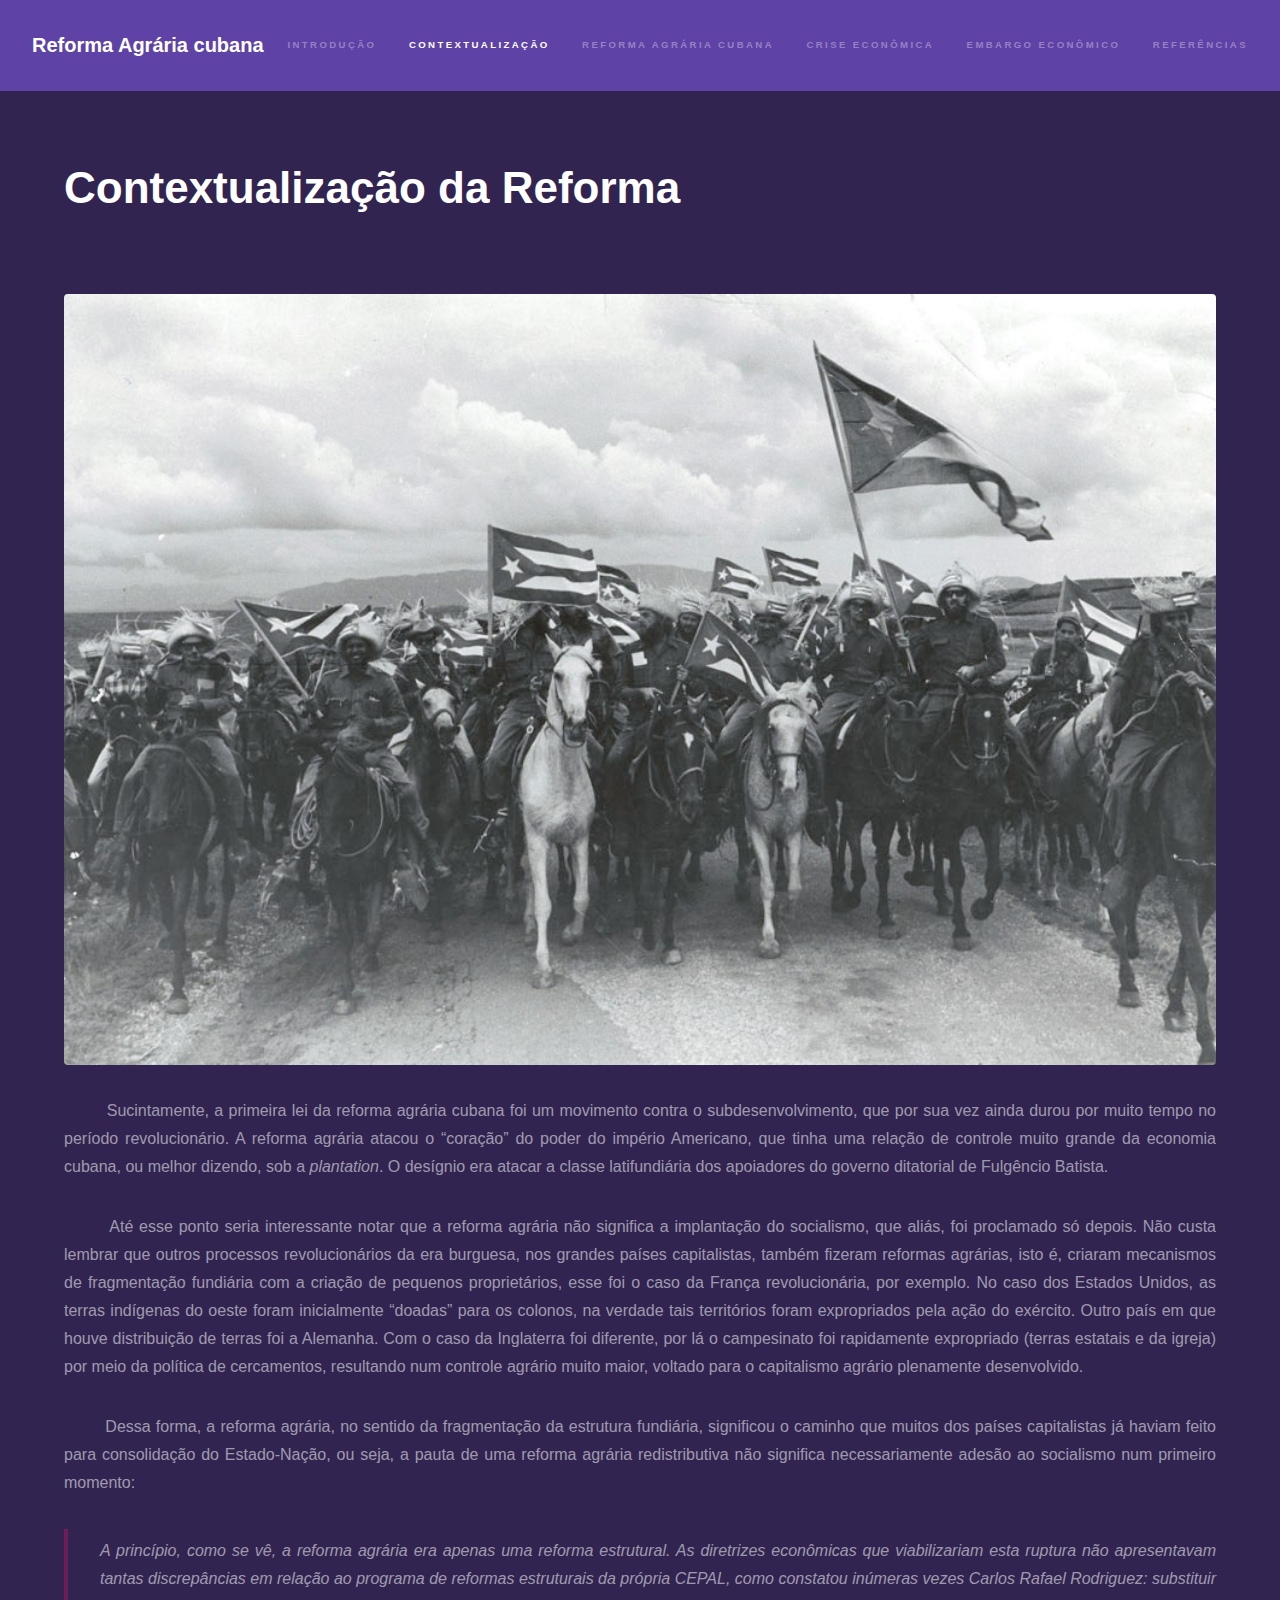
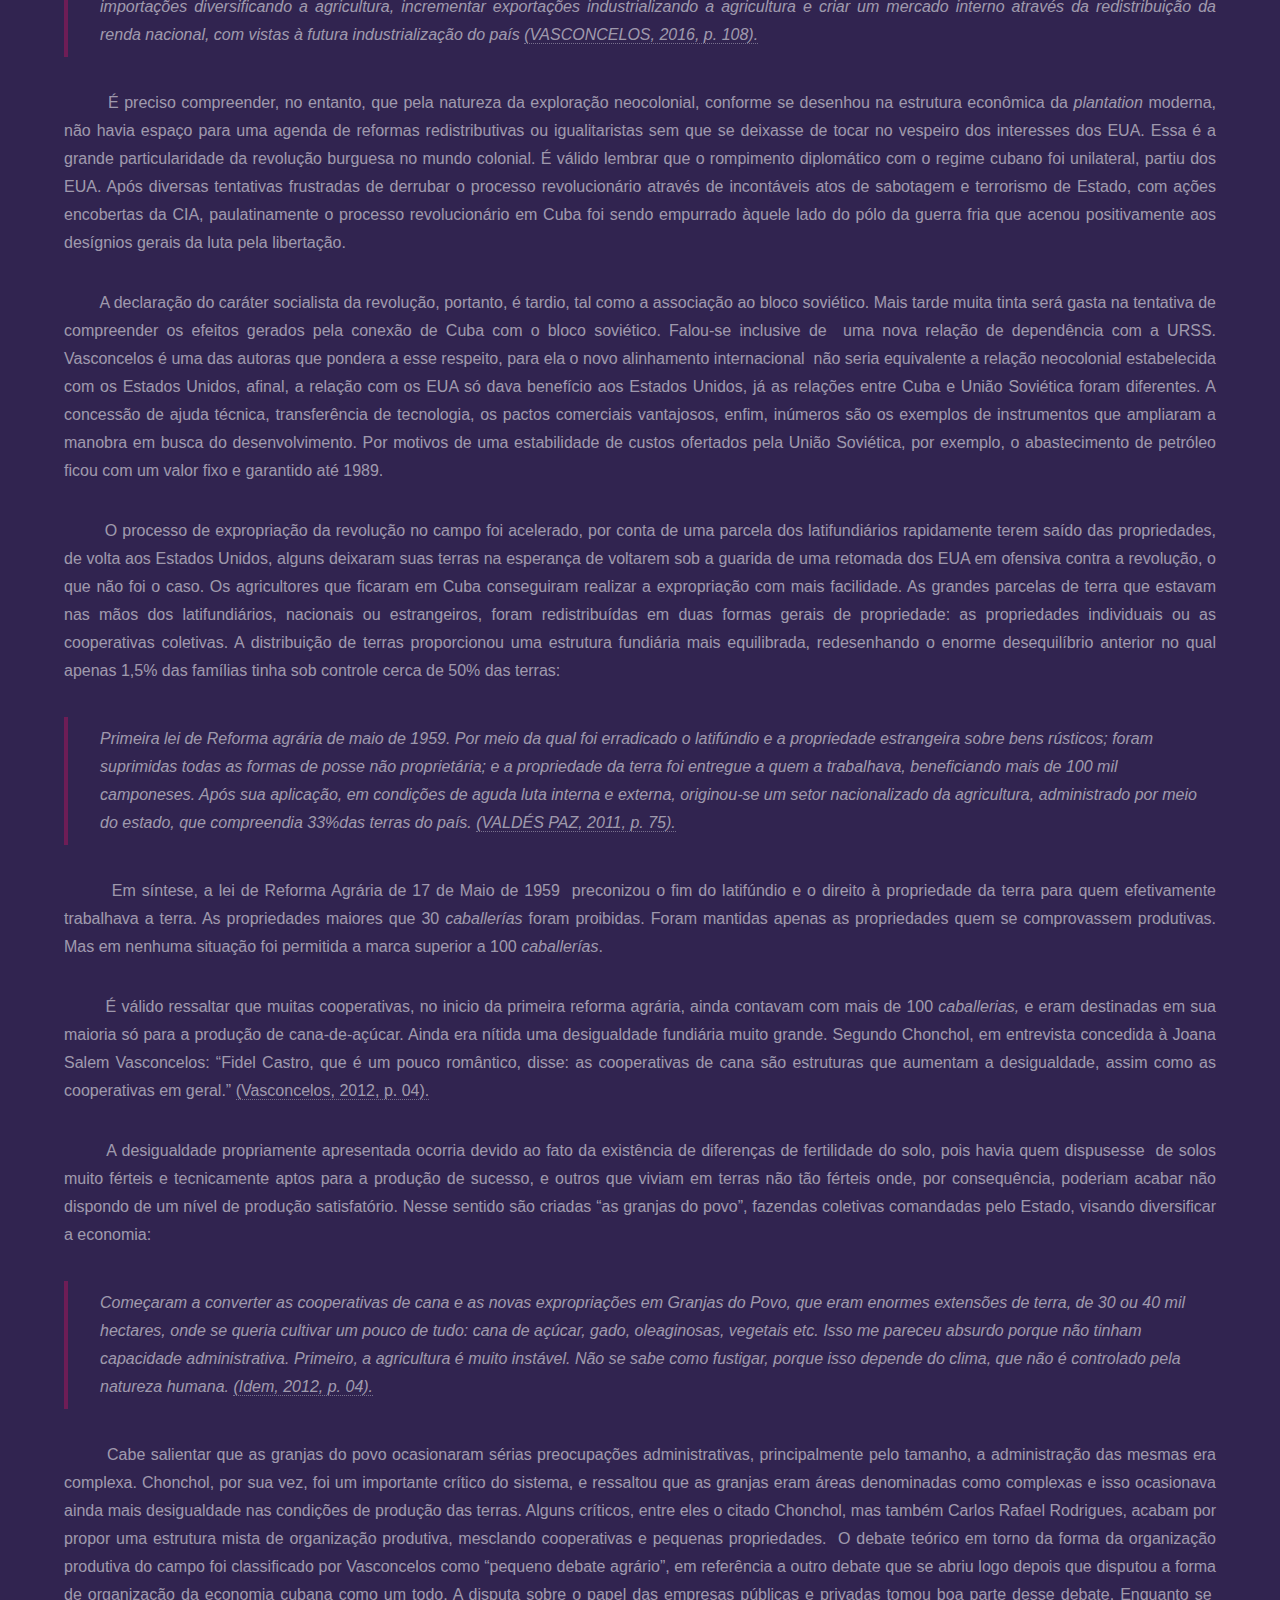
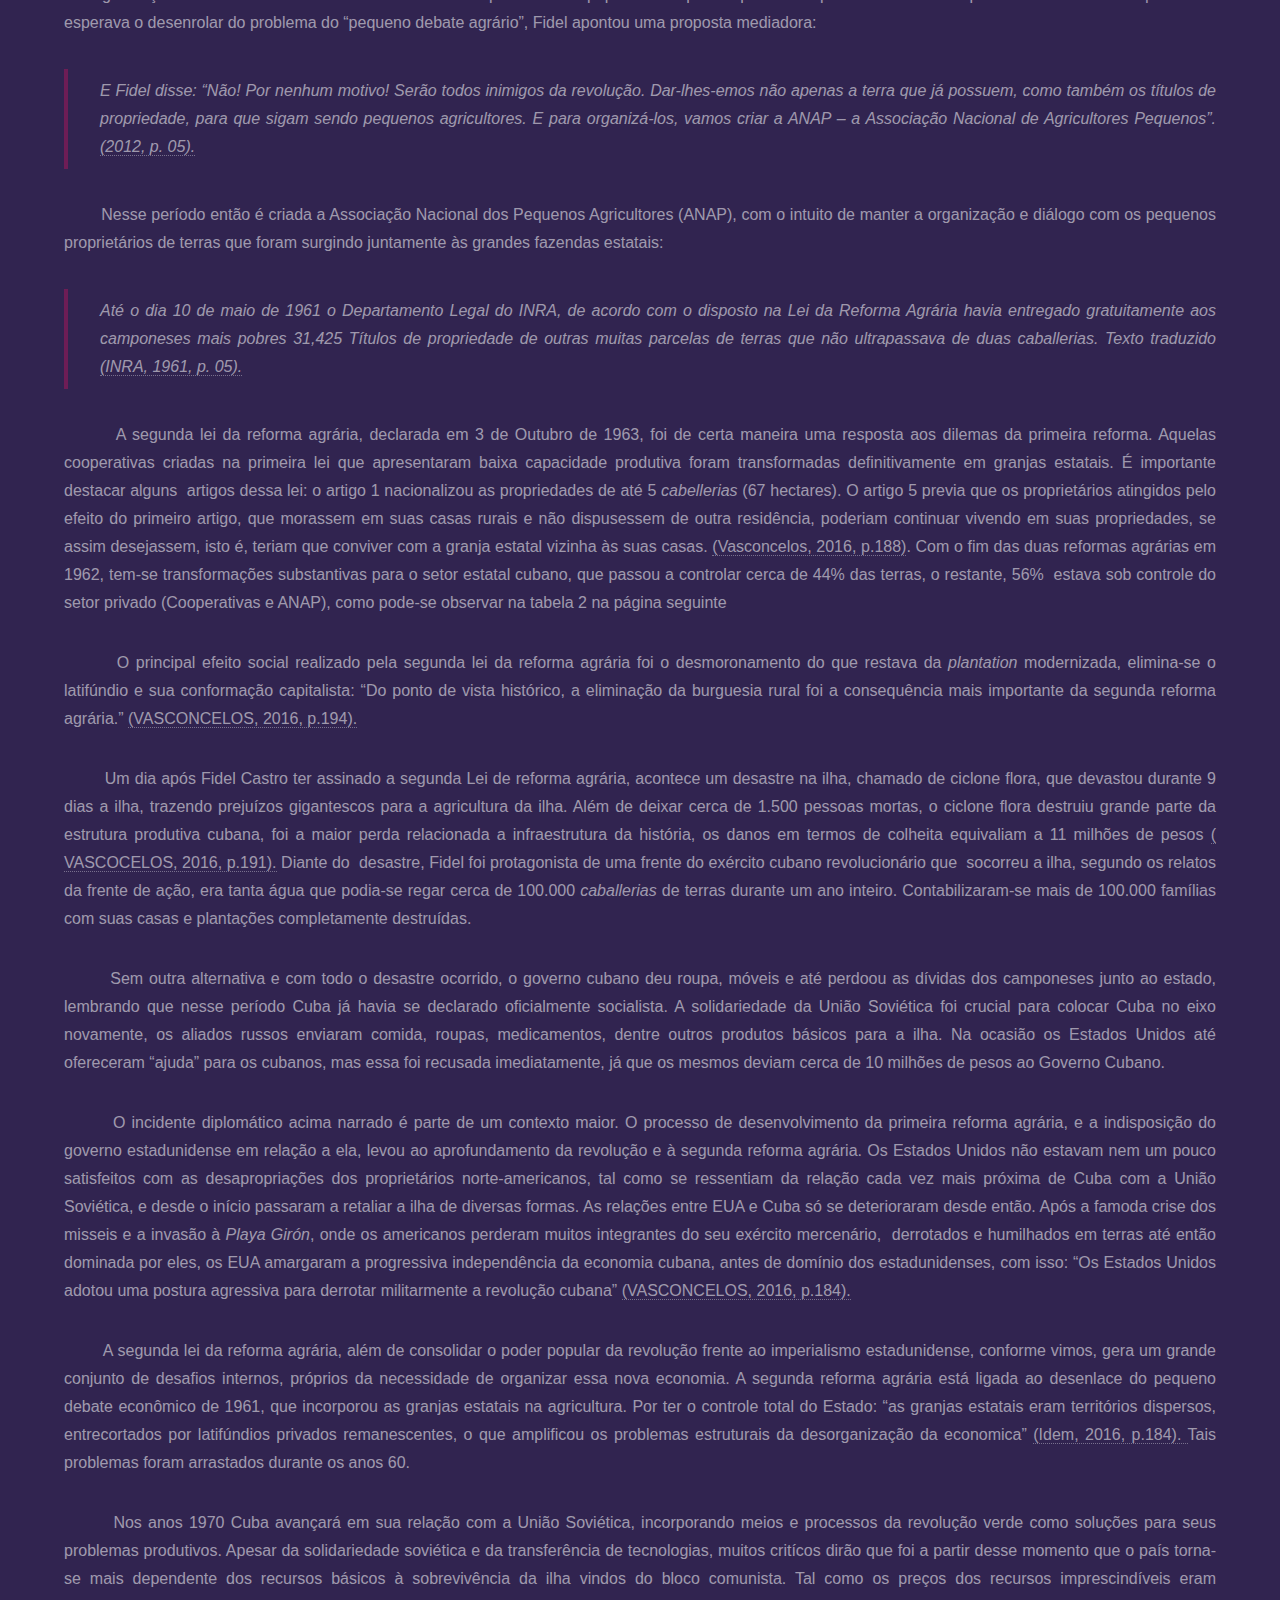
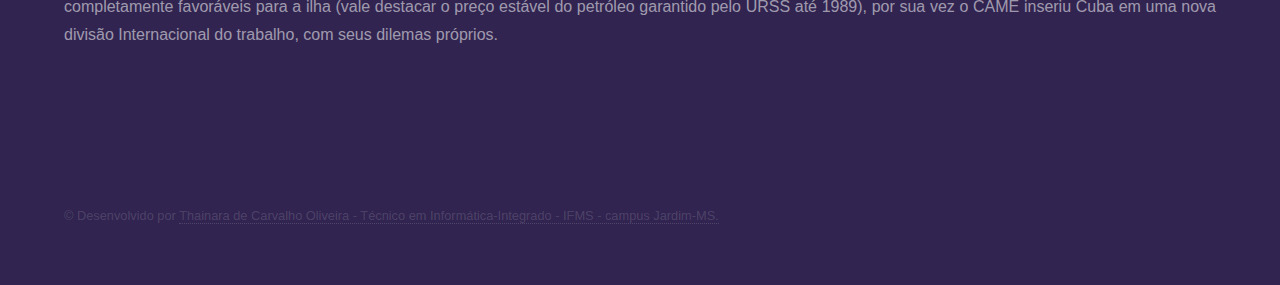
==== pages/Contextualizacao-da-reforma.html @ 6ce32f8b "Criado variaveis para Definir a cor no CSS" ====
<!DOCTYPE HTML>
<!--
	Hyperspace by HTML5 UP
	html5up.net | @ajlkn
	Free for personal and commercial use under the CCA 3.0 license (html5up.net/license)
-->
<html lang="pt-BR">

	<head>
		<title>Reforma Agrária cubana - Contextualização da Reforma</title>
		<meta charset="utf-8" />
		<meta name="viewport" content="width=device-width, initial-scale=1, user-scalable=no" />
		<link rel="stylesheet" href="../assets/css/main.css" />
		<noscript><link rel="stylesheet" href="../assets/css/noscript.css" /></noscript>
	</head>
	<body class="is-preload">

		<!-- Header -->
			<header id="header">
				<a href="../index.html" class="title">Reforma Agrária cubana</a>
				<nav>
					<ul>
				
						<li><a href="Introducao.html" > Introdução </a></li>
						<li><a href="Contextualizacao-da-reforma.html" class="active"> Contextualização </a></li>
						<li><a href="Reforma-agraria-cubana.html"> Reforma Agrária Cubana </a></li>
						<li><a href="Crise-Economica.html"> Crise Econômica </a></li>
						<li><a href="Embargo-dos-Eua.html"> Embargo Econômico </a></li>
						<li><a href="Referencias.html" > Referências </a></li>
					</ul>
				</nav>
			</header>

		<!-- Wrapper -->
			<div id="wrapper">

				<!-- Main -->
					<section id="main" class="wrapper">
						<div class="inner">
							<h1 class="major">Contextualização da Reforma</h1>
							<span class="image fit"><img src="../images/pic02.jpg" alt="Exercito-Revolucionario" /></span>
							
							<p class="align-justify" >&nbsp; &nbsp; &nbsp; &nbsp; Sucintamente, a primeira lei da reforma agr&aacute;ria cubana foi um movimento contra o subdesenvolvimento, que por sua vez ainda durou por muito tempo no per&iacute;odo revolucion&aacute;rio. A reforma agr&aacute;ria atacou o &ldquo;cora&ccedil;&atilde;o&rdquo; do poder do imp&eacute;rio Americano, que tinha uma rela&ccedil;&atilde;o de controle muito grande da economia cubana, ou melhor dizendo, sob a <em>plantation</em>. O des&iacute;gnio era atacar a classe latifundi&aacute;ria dos apoiadores do governo ditatorial de Fulg&ecirc;ncio Batista.</p>
							<p class="align-justify" >&nbsp; &nbsp; &nbsp; &nbsp; At&eacute; esse ponto seria interessante notar que a reforma agr&aacute;ria n&atilde;o significa a implanta&ccedil;&atilde;o do socialismo, que ali&aacute;s, foi proclamado s&oacute; depois. N&atilde;o custa lembrar que outros processos revolucion&aacute;rios da era burguesa, nos grandes pa&iacute;ses capitalistas, tamb&eacute;m fizeram reformas agr&aacute;rias, isto &eacute;, criaram mecanismos de fragmenta&ccedil;&atilde;o fundi&aacute;ria com a cria&ccedil;&atilde;o de pequenos propriet&aacute;rios, esse foi o caso da Fran&ccedil;a revolucion&aacute;ria, por exemplo. No caso dos Estados Unidos, as terras ind&iacute;genas do oeste foram inicialmente &ldquo;doadas&rdquo; para os colonos, na verdade tais territ&oacute;rios foram expropriados pela a&ccedil;&atilde;o do ex&eacute;rcito. Outro pa&iacute;s em que houve distribui&ccedil;&atilde;o de terras foi a Alemanha. Com o caso da Inglaterra foi diferente, por l&aacute; o campesinato foi rapidamente expropriado (terras estatais e da igreja) por meio da pol&iacute;tica de cercamentos, resultando num controle agr&aacute;rio muito maior, voltado para o capitalismo agr&aacute;rio plenamente desenvolvido.</p>
							<p class="align-justify" >&nbsp; &nbsp; &nbsp; &nbsp; Dessa forma, a reforma agr&aacute;ria, no sentido da fragmenta&ccedil;&atilde;o da estrutura fundi&aacute;ria, significou o caminho que muitos dos pa&iacute;ses capitalistas j&aacute; haviam feito para consolida&ccedil;&atilde;o do Estado-Na&ccedil;&atilde;o, ou seja, a pauta de uma reforma agr&aacute;ria redistributiva n&atilde;o significa necessariamente ades&atilde;o ao socialismo num primeiro momento:</p>
							<blockquote class="align-justify"> A princ&iacute;pio, como se v&ecirc;, a reforma agr&aacute;ria era apenas uma reforma estrutural. As diretrizes econ&ocirc;micas que viabilizariam esta ruptura n&atilde;o apresentavam tantas discrep&acirc;ncias em rela&ccedil;&atilde;o ao programa de reformas estruturais da pr&oacute;pria CEPAL, como constatou in&uacute;meras vezes Carlos Rafael Rodriguez: substituir importa&ccedil;&otilde;es diversificando a agricultura, incrementar exporta&ccedil;&otilde;es industrializando a agricultura e criar um mercado interno atrav&eacute;s da redistribui&ccedil;&atilde;o da renda nacional, com vistas &agrave; futura industrializa&ccedil;&atilde;o do pa&iacute;s <a href="Referencias.html#referencia-12"> (VASCONCELOS, 2016, p. 108).</a></blockquote>
							<p class="align-justify" >&nbsp; &nbsp; &nbsp; &nbsp; &Eacute; preciso compreender, no entanto, que pela natureza da explora&ccedil;&atilde;o neocolonial, conforme se desenhou na estrutura econ&ocirc;mica da<em> plantation</em> moderna, n&atilde;o havia espa&ccedil;o para uma agenda de reformas redistributivas ou igualitaristas sem que se deixasse de tocar no vespeiro dos interesses dos EUA. Essa &eacute; a grande particularidade da revolu&ccedil;&atilde;o burguesa no mundo colonial. &Eacute; v&aacute;lido lembrar que o rompimento diplom&aacute;tico com o regime cubano foi unilateral, partiu dos EUA. Ap&oacute;s diversas tentativas frustradas de derrubar o processo revolucion&aacute;rio atrav&eacute;s de incont&aacute;veis atos de sabotagem e terrorismo de Estado, com a&ccedil;&otilde;es encobertas da CIA, paulatinamente o processo revolucion&aacute;rio em Cuba foi sendo empurrado &agrave;quele lado do p&oacute;lo da guerra fria que acenou positivamente aos des&iacute;gnios gerais da luta pela liberta&ccedil;&atilde;o.</p>
							<p class="align-justify" >&nbsp; &nbsp; &nbsp; &nbsp; A declara&ccedil;&atilde;o do car&aacute;ter socialista da revolu&ccedil;&atilde;o, portanto, &eacute; tardio, tal como a associa&ccedil;&atilde;o ao bloco sovi&eacute;tico. Mais tarde muita tinta ser&aacute; gasta na tentativa de compreender os efeitos gerados pela conex&atilde;o de Cuba com o bloco sovi&eacute;tico. Falou-se inclusive de &nbsp;uma nova rela&ccedil;&atilde;o de depend&ecirc;ncia com a URSS. Vasconcelos &eacute; uma das autoras que pondera a esse respeito, para ela o novo alinhamento internacional&nbsp; n&atilde;o seria equivalente a rela&ccedil;&atilde;o neocolonial estabelecida com os Estados Unidos, afinal, a rela&ccedil;&atilde;o com os EUA s&oacute; dava benef&iacute;cio aos Estados Unidos, j&aacute; as rela&ccedil;&otilde;es entre Cuba e Uni&atilde;o Sovi&eacute;tica foram diferentes. A concess&atilde;o de ajuda t&eacute;cnica, transfer&ecirc;ncia de tecnologia, os pactos comerciais vantajosos, enfim, in&uacute;meros s&atilde;o os exemplos de instrumentos que ampliaram a manobra em busca do desenvolvimento. Por motivos de uma estabilidade de custos ofertados pela Uni&atilde;o Sovi&eacute;tica, por exemplo, o abastecimento de petr&oacute;leo ficou com um valor fixo e garantido at&eacute; 1989.</p>
							<p class="align-justify" >&nbsp; &nbsp; &nbsp; &nbsp; O processo de expropria&ccedil;&atilde;o da revolu&ccedil;&atilde;o no campo foi acelerado, por conta de uma parcela dos latifundi&aacute;rios rapidamente terem sa&iacute;do das propriedades, de volta aos Estados Unidos, alguns deixaram suas terras na esperan&ccedil;a de voltarem sob a guarida de uma retomada dos EUA em ofensiva contra a revolu&ccedil;&atilde;o, o que n&atilde;o foi o caso. Os agricultores que ficaram em Cuba conseguiram realizar a expropria&ccedil;&atilde;o com mais facilidade. As grandes parcelas de terra que estavam nas m&atilde;os dos latifundi&aacute;rios, nacionais ou estrangeiros, foram redistribu&iacute;das em duas formas gerais de propriedade: as propriedades individuais ou as cooperativas coletivas. A distribui&ccedil;&atilde;o de terras proporcionou uma estrutura fundi&aacute;ria mais equilibrada, redesenhando o enorme desequil&iacute;brio anterior no qual apenas 1,5% das fam&iacute;lias tinha sob controle cerca de 50% das terras:</p>
							<blockquote class="aling-justify" > Primeira lei de Reforma agr&aacute;ria de maio de 1959. Por meio da qual foi erradicado o latif&uacute;ndio e a propriedade estrangeira sobre bens r&uacute;sticos; foram suprimidas todas as formas de posse n&atilde;o propriet&aacute;ria; e a propriedade da terra foi entregue a quem a trabalhava, beneficiando mais de 100 mil camponeses. Ap&oacute;s sua aplica&ccedil;&atilde;o, em condi&ccedil;&otilde;es de aguda luta interna e externa, originou-se um setor nacionalizado da agricultura, administrado por meio do estado, que compreendia 33%das terras do pa&iacute;s. <a href="Referencias.html#referencia-20"> (VALD&Eacute;S PAZ, 2011, p. 75).</a> </blockquote>
							<p class="align-justify" >&nbsp; &nbsp; &nbsp; &nbsp; Em s&iacute;ntese, a lei de Reforma Agr&aacute;ria de 17 de Maio de 1959&nbsp; preconizou o fim do latif&uacute;ndio e o direito &agrave; propriedade da terra para quem efetivamente trabalhava a terra. As propriedades maiores que 30 <em>caballer&iacute;as</em> foram proibidas. Foram mantidas apenas as propriedades quem se comprovassem produtivas. Mas em nenhuma situa&ccedil;&atilde;o foi permitida a marca superior a 100 <em>caballer&iacute;as</em>.</p>
							<p class="align-justify" >&nbsp; &nbsp; &nbsp; &nbsp; &Eacute; v&aacute;lido ressaltar que muitas cooperativas, no inicio da primeira reforma agr&aacute;ria, ainda contavam com mais de 100 <em>caballerias, </em>e eram destinadas em sua maioria s&oacute; para a produ&ccedil;&atilde;o de cana-de-a&ccedil;&uacute;car. Ainda era n&iacute;tida uma desigualdade fundi&aacute;ria muito grande. Segundo Chonchol, em entrevista concedida &agrave; Joana Salem Vasconcelos: &ldquo;Fidel Castro, que &eacute; um pouco rom&acirc;ntico, disse: as cooperativas de cana s&atilde;o estruturas que aumentam a desigualdade, assim como as cooperativas em geral.&rdquo; <a href="Referencias.html#referencia-22"> (Vasconcelos, 2012, p. 04).</a></p>
							<p class="align-justify" >&nbsp; &nbsp; &nbsp; &nbsp; A desigualdade propriamente apresentada ocorria devido ao fato da exist&ecirc;ncia de diferen&ccedil;as de fertilidade do solo, pois havia quem dispusesse&nbsp; de solos muito f&eacute;rteis e tecnicamente aptos para a produ&ccedil;&atilde;o de sucesso, e outros que viviam em terras n&atilde;o t&atilde;o f&eacute;rteis onde, por consequ&ecirc;ncia, poderiam acabar n&atilde;o dispondo de um n&iacute;vel de produ&ccedil;&atilde;o satisfat&oacute;rio. Nesse sentido s&atilde;o criadas &ldquo;as granjas do povo&rdquo;, fazendas coletivas comandadas pelo Estado, visando diversificar a economia:</p>
							<blockquote class=" align justify"> Come&ccedil;aram a converter as cooperativas de cana e as novas expropria&ccedil;&otilde;es em Granjas do Povo, que eram enormes extens&otilde;es de terra, de 30 ou 40 mil hectares, onde se queria cultivar um pouco de tudo: cana de a&ccedil;&uacute;car, gado, oleaginosas, vegetais etc. Isso me pareceu absurdo porque n&atilde;o tinham capacidade administrativa. Primeiro, a agricultura &eacute; muito inst&aacute;vel. N&atilde;o se sabe como fustigar, porque isso depende do clima, que n&atilde;o &eacute; controlado pela natureza humana. <a href="Referencias.html#referencia-22">(Idem, 2012, p. 04).</a></blockquote>
							<p class="align-justify" >&nbsp; &nbsp; &nbsp; &nbsp; Cabe salientar que as granjas do povo ocasionaram s&eacute;rias preocupa&ccedil;&otilde;es administrativas, principalmente pelo tamanho, a administra&ccedil;&atilde;o das mesmas era complexa. Chonchol, por sua vez, foi um importante cr&iacute;tico do sistema, e ressaltou que as granjas eram &aacute;reas denominadas como complexas e isso ocasionava ainda mais desigualdade nas condi&ccedil;&otilde;es de produ&ccedil;&atilde;o das terras. Alguns cr&iacute;ticos, entre eles o citado Chonchol, mas tamb&eacute;m Carlos Rafael Rodrigues, acabam por propor uma estrutura mista de organiza&ccedil;&atilde;o produtiva, mesclando cooperativas e pequenas propriedades.&nbsp; O debate te&oacute;rico em torno da forma da organiza&ccedil;&atilde;o produtiva do campo foi classificado por Vasconcelos como &ldquo;pequeno debate agr&aacute;rio&rdquo;, em refer&ecirc;ncia a outro debate que se abriu logo depois que disputou a forma de organiza&ccedil;&atilde;o da economia cubana como um todo. A disputa sobre o papel das empresas p&uacute;blicas e privadas tomou boa parte desse debate. Enquanto se&nbsp; esperava o desenrolar do problema do &ldquo;pequeno debate agr&aacute;rio&rdquo;, Fidel apontou uma proposta mediadora:</p>
							<blockquote class="align-justify"> E Fidel disse: &ldquo;N&atilde;o! Por nenhum motivo! Ser&atilde;o todos inimigos da revolu&ccedil;&atilde;o. Dar-lhes-emos n&atilde;o apenas a terra que j&aacute; possuem, como tamb&eacute;m os t&iacute;tulos de propriedade, para que sigam sendo pequenos agricultores. E para organiz&aacute;-los, vamos criar a ANAP &ndash; a Associa&ccedil;&atilde;o Nacional de Agricultores Pequenos&rdquo;. <a href="Referencias.html#referencia-22">(2012, p. 05).</a></blockquote>
							<p class="align-justify" >&nbsp; &nbsp; &nbsp; &nbsp; Nesse per&iacute;odo ent&atilde;o &eacute; criada a Associa&ccedil;&atilde;o Nacional dos Pequenos Agricultores (ANAP), com o intuito de manter a organiza&ccedil;&atilde;o e di&aacute;logo com os pequenos propriet&aacute;rios de terras que foram surgindo juntamente &agrave;s grandes fazendas estatais:</p>
							<blockquote class="align-justify"> At&eacute; o dia 10 de maio de 1961 o Departamento Legal do INRA, de acordo com o disposto na Lei da Reforma Agr&aacute;ria havia entregado gratuitamente aos camponeses mais pobres 31,425 T&iacute;tulos de propriedade de outras muitas parcelas de terras que n&atilde;o ultrapassava de duas <em>caballerias.</em> Texto traduzido <a href="Referencias.html#referencia-17"> (INRA, 1961, p. 05). </a></blockquote>
							<p class="align-justify" >&nbsp; &nbsp; &nbsp; &nbsp; A segunda lei da reforma agr&aacute;ria, declarada em 3 de Outubro de 1963, foi de certa maneira uma resposta aos dilemas da primeira reforma. Aquelas cooperativas criadas na primeira lei que apresentaram baixa capacidade produtiva foram transformadas definitivamente em granjas estatais. &Eacute; importante destacar alguns&nbsp; artigos dessa lei: o artigo 1 nacionalizou as propriedades de at&eacute; 5 <em>cabellerias</em> (67 hectares). O artigo 5 previa que os propriet&aacute;rios atingidos pelo efeito do primeiro artigo, que morassem em suas casas rurais e n&atilde;o dispusessem de outra resid&ecirc;ncia, poderiam continuar vivendo em suas propriedades, se assim desejassem, isto &eacute;, teriam que conviver com a granja estatal vizinha &agrave;s suas casas.  <a href="Referencias.html#referencia-12">(Vasconcelos, 2016, p.188)</a>. Com o fim das duas reformas agr&aacute;rias em 1962, tem-se transforma&ccedil;&otilde;es substantivas para o setor estatal cubano, que passou a controlar cerca de 44% das terras, o restante, 56%&nbsp; estava sob controle do setor privado (Cooperativas e ANAP), como pode-se observar na tabela 2 na p&aacute;gina seguinte</p>
							<p class="align-justify" >&nbsp; &nbsp; &nbsp; &nbsp; O principal efeito social realizado pela segunda lei da reforma agr&aacute;ria foi o desmoronamento do que restava da <em>plantation </em>modernizada, elimina-se o latif&uacute;ndio e sua conforma&ccedil;&atilde;o capitalista: &ldquo;Do ponto de vista hist&oacute;rico, a elimina&ccedil;&atilde;o da burguesia rural foi a consequ&ecirc;ncia mais importante da segunda reforma agr&aacute;ria.&rdquo; <a href="Referencias.html#referencia-12">(VASCONCELOS, 2016, p.194).</a></p>
							<p class="align-justify" >&nbsp; &nbsp; &nbsp; &nbsp; Um dia ap&oacute;s Fidel Castro ter assinado a segunda Lei de reforma agr&aacute;ria, acontece um desastre na ilha, chamado de ciclone flora, que devastou durante 9 dias a ilha, trazendo preju&iacute;zos gigantescos para a agricultura da ilha. Al&eacute;m de deixar cerca de 1.500 pessoas mortas, o ciclone flora destruiu grande parte da estrutura produtiva cubana, foi a maior perda relacionada a infraestrutura da hist&oacute;ria, os danos em termos de colheita equivaliam a 11 milh&otilde;es de pesos <a href="Referencias.html#referencia-12">( VASCOCELOS, 2016, p.191).</a> Diante do&nbsp; desastre, Fidel foi protagonista de uma frente do ex&eacute;rcito cubano revolucion&aacute;rio que&nbsp; socorreu a ilha, segundo os relatos da frente de a&ccedil;&atilde;o, era tanta &aacute;gua que podia-se regar cerca de 100.000 <em>caballerias</em> de terras durante um ano inteiro. Contabilizaram-se mais de 100.000 fam&iacute;lias com suas casas e planta&ccedil;&otilde;es completamente destru&iacute;das.</p>
							<p class="align-justify" >&nbsp; &nbsp; &nbsp; &nbsp; Sem outra alternativa e com todo o desastre ocorrido, o governo cubano deu roupa, m&oacute;veis e at&eacute; perdoou as d&iacute;vidas dos camponeses junto ao estado, lembrando que nesse per&iacute;odo Cuba j&aacute; havia se declarado oficialmente socialista. A solidariedade da Uni&atilde;o Sovi&eacute;tica foi crucial para colocar Cuba no eixo novamente, os aliados russos enviaram comida, roupas, medicamentos, dentre outros produtos b&aacute;sicos para a ilha. Na ocasi&atilde;o os Estados Unidos at&eacute; ofereceram &ldquo;ajuda&rdquo; para os cubanos, mas essa foi recusada imediatamente, j&aacute; que os mesmos deviam cerca de 10 milh&otilde;es de pesos ao Governo Cubano.</p>
							<p class="align-justify" >&nbsp; &nbsp; &nbsp; &nbsp; O incidente diplom&aacute;tico acima narrado &eacute; parte de um contexto maior. O processo de desenvolvimento da primeira reforma agr&aacute;ria, e a indisposi&ccedil;&atilde;o do governo estadunidense em rela&ccedil;&atilde;o a ela, levou ao aprofundamento da revolu&ccedil;&atilde;o e &agrave; segunda reforma agr&aacute;ria. Os Estados Unidos n&atilde;o estavam nem um pouco satisfeitos com as desapropria&ccedil;&otilde;es dos propriet&aacute;rios norte-americanos, tal como se ressentiam da rela&ccedil;&atilde;o cada vez mais pr&oacute;xima de Cuba com a Uni&atilde;o Sovi&eacute;tica, e desde o in&iacute;cio passaram a retaliar a ilha de diversas formas. As rela&ccedil;&otilde;es entre EUA e Cuba s&oacute; se deterioraram desde ent&atilde;o. Ap&oacute;s a famoda crise dos misseis e a invas&atilde;o &agrave; <em>Playa Gir&oacute;n</em>, onde os americanos perderam muitos integrantes do seu ex&eacute;rcito mercen&aacute;rio,&nbsp; derrotados e humilhados em terras at&eacute; ent&atilde;o dominada por eles, os EUA amargaram a progressiva independ&ecirc;ncia da economia cubana, antes de dom&iacute;nio dos estadunidenses, com isso: &ldquo;Os Estados Unidos adotou uma postura agressiva para derrotar militarmente a revolu&ccedil;&atilde;o cubana&rdquo; <a href="Referencias.html#referencia-12">(VASCONCELOS, 2016, p.184).</a></p>
							<p class="align-justify" >&nbsp; &nbsp; &nbsp; &nbsp; A segunda lei da reforma agr&aacute;ria, al&eacute;m de consolidar o poder popular da revolu&ccedil;&atilde;o frente ao imperialismo estadunidense, conforme vimos, gera um grande conjunto de desafios internos, pr&oacute;prios da necessidade de organizar essa nova economia. A segunda reforma agr&aacute;ria est&aacute; ligada ao desenlace do pequeno debate econ&ocirc;mico de 1961, que incorporou as granjas estatais na agricultura. Por ter o controle total do Estado: &ldquo;as granjas estatais eram territ&oacute;rios dispersos, entrecortados por latif&uacute;ndios privados remanescentes, o que amplificou os problemas estruturais da desorganiza&ccedil;&atilde;o da economica&rdquo;  <a href="Referencias.html#referencia-12"> (Idem, 2016, p.184). </a> Tais problemas foram arrastados durante os anos 60.</p>
							<p class="align-justify" >&nbsp; &nbsp; &nbsp; &nbsp; Nos anos 1970 Cuba avan&ccedil;ar&aacute; em sua rela&ccedil;&atilde;o com a Uni&atilde;o Sovi&eacute;tica, incorporando meios e processos da revolu&ccedil;&atilde;o verde como solu&ccedil;&otilde;es para seus problemas produtivos. Apesar da solidariedade sovi&eacute;tica e da transfer&ecirc;ncia de tecnologias, muitos crit&iacute;cos dir&atilde;o que foi a partir desse momento que o pa&iacute;s torna-se mais dependente dos recursos b&aacute;sicos &agrave; sobreviv&ecirc;ncia da ilha vindos do bloco comunista. Tal como os pre&ccedil;os dos recursos imprescind&iacute;veis eram completamente favor&aacute;veis para a ilha (vale destacar o pre&ccedil;o est&aacute;vel do petr&oacute;leo garantido pelo URSS at&eacute; 1989), por sua vez o CAME inseriu Cuba em uma nova divis&atilde;o Internacional do trabalho, com seus dilemas pr&oacute;prios.</p>
							<br> 


						</div>
					</section>

			</div>

		<!-- Footer -->
			<footer id="footer" class="wrapper">
				<div class="inner">
					<ul class="menu">
						<li>&copy;  Desenvolvido por <a href="https://github.com/ThainaraDeCarvalhoOliveira0510/Reforma-Agraria-Cubana"> Thainara de Carvalho Oliveira - T&eacute;cnico em Inform&aacute;tica-Integrado - IFMS - campus Jardim-MS.</a></li>
					</ul>
				</div>
			</footer>

		<!-- Scripts -->
			<script src="../assets/js/jquery.min.js"></script>
			<script src="../assets/js/jquery.scrollex.min.js"></script>
			<script src="../assets/js/jquery.scrolly.min.js"></script>
			<script src="../assets/js/browser.min.js"></script>
			<script src="../assets/js/breakpoints.min.js"></script>
			<script src="../assets/js/util.js"></script>
			<script src="../assets/js/main.js"></script>

	</body>
</html>
---- assets/css/main.css ----
@import url(fontawesome-all.min.css);

:root{
	
	--main-bg-color: #5e42a6; /*background-color: #5e42a6;*/
	--color-style1-alt:#005d6d; /* #005d6d;*/
	--color-style2:#5052b5; /*#5052b5;*/
	--color-style2-alt:#01741e;/*#01741e*/
	--color-style3:#b74e91; /*#b74e91;*/
	--color-style3-alt: #953d75 /* #953d75;*/
	--color-alt: #940000; /* #940000;*/

}
/*
	Hyperspace by HTML5 UP
	html5up.net | @ajlkn
	Free for personal and commercial use under the CCA 3.0 license (html5up.net/license)
*/

html, body, div, span, applet, object,
iframe, h1, h2, h3, h4, h5, h6, p, blockquote,
pre, a, abbr, acronym, address, big, cite,
code, del, dfn, em, img, ins, kbd, q, s, samp,
small, strike, strong, sub, sup, tt, var, b,
u, i, center, dl, dt, dd, ol, ul, li, fieldset,
form, label, legend, table, caption, tbody,
tfoot, thead, tr, th, td, article, aside,
canvas, details, embed, figure, figcaption,
footer, header, hgroup, menu, nav, output, ruby,
section, summary, time, mark, audio, video {
	margin: 0;
	padding: 0;
	border: 0;
	font-size: 100%;
	font: inherit;
	vertical-align: baseline;}

article, aside, details, figcaption, figure,
footer, header, hgroup, menu, nav, section {
	display: block;}

body {
	line-height: 1;
}

ol, ul {
	list-style: none;
}

blockquote, q {
	quotes: none;
}

	blockquote:before, blockquote:after, q:before, q:after {
		content: '';
		content: none;
	}

table {
	border-collapse: collapse;
	border-spacing: 0;
}

body {
	-webkit-text-size-adjust: none;
}

mark {
	background-color: transparent;
	color: inherit;
}

input::-moz-focus-inner {
	border: 0;
	padding: 0;
}

input, select, textarea {
	-moz-appearance: none;
	-webkit-appearance: none;
	-ms-appearance: none;
	appearance: none;
}

/* Basic */

	@-ms-viewport {
		width: device-width;
	}

	body {
		-ms-overflow-style: scrollbar;
	}

	@media screen and (max-width: 480px) {

		html, body {
			min-width: 320px;
		}

	}

	html {
		box-sizing: border-box;
	}

	*, *:before, *:after {
		box-sizing: inherit;
	}

	body {
		background: #312450;
	}

		body.is-preload *, body.is-preload *:before, body.is-preload *:after {
			-moz-animation: none !important;
			-webkit-animation: none !important;
			-ms-animation: none !important;
			animation: none !important;
			-moz-transition: none !important;
			-webkit-transition: none !important;
			-ms-transition: none !important;
			transition: none !important;
		}

/* Type */

	body, input, select, textarea {
		color: rgba(255, 255, 255, 0.55);
		font-family: Arial, Helvetica, sans-serif;
		font-size: 16.5pt;
		font-weight: normal;
		line-height: 1.75;
	}

		@media screen and (max-width: 1680px) {

			body, input, select, textarea {
				font-size: 13pt;
			}

		}

		@media screen and (max-width: 1280px) {

			body, input, select, textarea {
				font-size: 12pt;
			}

		}

		@media screen and (max-width: 360px) {

			body, input, select, textarea {
				font-size: 11pt;
			}

		}

	a {
		-moz-transition: color 0.2s ease, border-bottom-color 0.2s ease;
		-webkit-transition: color 0.2s ease, border-bottom-color 0.2s ease;
		-ms-transition: color 0.2s ease, border-bottom-color 0.2s ease;
		transition: color 0.2s ease, border-bottom-color 0.2s ease;
		border-bottom: dotted 1px rgba(255, 255, 255, 0.35);
		color: inherit;
		text-decoration: none;
	}

		a:hover {
			border-bottom-color: transparent;
			color: #ffffff;
		}

	strong, b {
		color: #ffffff;
		font-weight: bold;
	}

	em, i {
		font-style: italic;
	}

	p {
		margin: 0 0 2em 0;
	}

	h1, h2, h3, h4, h5, h6 {
		color: #ffffff;
		font-weight: bold;
		line-height: 1.5;
		margin: 0 0 0.5em 0;
	}

		h1 a, h2 a, h3 a, h4 a, h5 a, h6 a {
			color: inherit;
			text-decoration: none;
		}

	h1 {
		font-size: 2.75em;
	}

		h1.major {
			margin: 0 0 1.3em 0;
			position: relative;
			padding-bottom: 0.35em;
		}

			h1.major:after {
				background-image: -moz-linear-gradient(to right, #630081, #b74e91);
				background-image: -webkit-linear-gradient(to right, #b60000, #b74e91);
				background-image: -ms-linear-gradient(to right, #017e01, #b74e91);
				background-image: linear-gradient(to right, var(--main-bg-color) #b74e91);
				-moz-transition: max-width 0.2s ease;
				-webkit-transition: max-width 0.2s ease;
				-ms-transition: max-width 0.2s ease;
				transition: max-width 0.2s ease;
				border-radius: 0.2em;
				bottom: 0;
				content: '';
				height: 0.05em;
				position: absolute;
				right: 0;
				width: 100%;
			}

	h2 {
		font-size: 1.75em;
	}

	h3 {
		font-size: 1.1em;
	}

	h4 {
		font-size: 1em;
	}

	h5 {
		font-size: 0.8em;
	}

	h6 {
		font-size: 0.6em;
	}

	@media screen and (max-width: 736px) {

		h1 {
			font-size: 2em;
		}

		h2 {
			font-size: 1.25em;
		}

		h3 {
			font-size: 1em;
		}

		h4 {
			font-size: 0.8em;
		}

		h5 {
			font-size: 0.6em;
		}

		h6 {
			font-size: 0.6em;
		}

	}

	sub {
		font-size: 0.8em;
		position: relative;
		top: 0.5em;
	}

	sup {
		font-size: 0.8em;
		position: relative;
		top: -0.5em;
	}

	blockquote {
		border-left: solid 4px rgba(241, 14, 101, 0.322);
		font-style: italic;
		margin: 0 0 2em 0;
		padding: 0.5em 0 0.5em 2em;
	}

	code {
		background: rgba(255, 255, 255, 0.05);
		border-radius: 0.25em;
		border: solid 1px rgba(107, 0, 0, 0.15);
		font-family: "Courier New", monospace;
		font-size: 0.9em;
		margin: 0 0.25em;
		padding: 0.25em 0.65em;
	}

	pre {
		-webkit-overflow-scrolling: touch;
		font-family: "Courier New", monospace;
		font-size: 0.9em;
		margin: 0 0 2em 0;
	}

		pre code {
			display: block;
			line-height: 1.75em;
			padding: 1em 1.5em;
			overflow-x: auto;
		}

	hr {
		border: 0;
		border-bottom: solid 1px rgba(255, 255, 255, 0.15);
		margin: 2em 0;
	}

		hr.major {
			margin: 3em 0;
		}

	.align-left {
		text-align: left;
	}

	.align-center {
		text-align: center;
	}
	.align-justify {
		text-align: justify;
	}

	.align-right {
		text-align: right;
	}

/* Row */

	.row {
		display: flex;
		flex-wrap: wrap;
		box-sizing: border-box;
		align-items: stretch;
	}

		.row > * {
			box-sizing: border-box;
		}

		.row.gtr-uniform > * > :last-child {
			margin-bottom: 0;
		}

		.row.aln-left {
			justify-content: flex-start;
		}

		.row.aln-center {
			justify-content: center;
		}

		.row.aln-right {
			justify-content: flex-end;
		}

		.row.aln-top {
			align-items: flex-start;
		}

		.row.aln-middle {
			align-items: center;
		}

		.row.aln-bottom {
			align-items: flex-end;
		}

		.row > .imp {
			order: -1;
		}

		.row > .col-1 {
			width: 8.33333%;
		}

		.row > .off-1 {
			margin-left: 8.33333%;
		}

		.row > .col-2 {
			width: 16.66667%;
		}

		.row > .off-2 {
			margin-left: 16.66667%;
		}

		.row > .col-3 {
			width: 25%;
		}

		.row > .off-3 {
			margin-left: 25%;
		}

		.row > .col-4 {
			width: 33.33333%;
		}

		.row > .off-4 {
			margin-left: 33.33333%;
		}

		.row > .col-5 {
			width: 41.66667%;
		}

		.row > .off-5 {
			margin-left: 41.66667%;
		}

		.row > .col-6 {
			width: 50%;
		}

		.row > .off-6 {
			margin-left: 50%;
		}

		.row > .col-7 {
			width: 58.33333%;
		}

		.row > .off-7 {
			margin-left: 58.33333%;
		}

		.row > .col-8 {
			width: 66.66667%;
		}

		.row > .off-8 {
			margin-left: 66.66667%;
		}

		.row > .col-9 {
			width: 75%;
		}

		.row > .off-9 {
			margin-left: 75%;
		}

		.row > .col-10 {
			width: 83.33333%;
		}

		.row > .off-10 {
			margin-left: 83.33333%;
		}

		.row > .col-11 {
			width: 91.66667%;
		}

		.row > .off-11 {
			margin-left: 91.66667%;
		}

		.row > .col-12 {
			width: 100%;
		}

		.row > .off-12 {
			margin-left: 100%;
		}

		.row.gtr-0 {
			margin-top: 0;
			margin-left: 0em;
		}

			.row.gtr-0 > * {
				padding: 0 0 0 0em;
			}

			.row.gtr-0.gtr-uniform {
				margin-top: 0em;
			}

				.row.gtr-0.gtr-uniform > * {
					padding-top: 0em;
				}

		.row.gtr-25 {
			margin-top: 0;
			margin-left: -0.375em;
		}

			.row.gtr-25 > * {
				padding: 0 0 0 0.375em;
			}

			.row.gtr-25.gtr-uniform {
				margin-top: -0.375em;
			}

				.row.gtr-25.gtr-uniform > * {
					padding-top: 0.375em;
				}

		.row.gtr-50 {
			margin-top: 0;
			margin-left: -0.75em;
		}

			.row.gtr-50 > * {
				padding: 0 0 0 0.75em;
			}

			.row.gtr-50.gtr-uniform {
				margin-top: -0.75em;
			}

				.row.gtr-50.gtr-uniform > * {
					padding-top: 0.75em;
				}

		.row {
			margin-top: 0;
			margin-left: -1.5em;
		}

			.row > * {
				padding: 0 0 0 1.5em;
			}

			.row.gtr-uniform {
				margin-top: -1.5em;
			}

				.row.gtr-uniform > * {
					padding-top: 1.5em;
				}

		.row.gtr-150 {
			margin-top: 0;
			margin-left: -2.25em;
		}

			.row.gtr-150 > * {
				padding: 0 0 0 2.25em;
			}

			.row.gtr-150.gtr-uniform {
				margin-top: -2.25em;
			}

				.row.gtr-150.gtr-uniform > * {
					padding-top: 2.25em;
				}

		.row.gtr-200 {
			margin-top: 0;
			margin-left: -3em;
		}

			.row.gtr-200 > * {
				padding: 0 0 0 3em;
			}

			.row.gtr-200.gtr-uniform {
				margin-top: -3em;
			}

				.row.gtr-200.gtr-uniform > * {
					padding-top: 3em;
				}

		@media screen and (max-width: 1680px) {

			.row {
				display: flex;
				flex-wrap: wrap;
				box-sizing: border-box;
				align-items: stretch;
			}

				.row > * {
					box-sizing: border-box;
				}

				.row.gtr-uniform > * > :last-child {
					margin-bottom: 0;
				}

				.row.aln-left {
					justify-content: flex-start;
				}

				.row.aln-center {
					justify-content: center;
				}

				.row.aln-right {
					justify-content: flex-end;
				}

				.row.aln-top {
					align-items: flex-start;
				}

				.row.aln-middle {
					align-items: center;
				}

				.row.aln-bottom {
					align-items: flex-end;
				}

				.row > .imp-xlarge {
					order: -1;
				}

				.row > .col-1-xlarge {
					width: 8.33333%;
				}

				.row > .off-1-xlarge {
					margin-left: 8.33333%;
				}

				.row > .col-2-xlarge {
					width: 16.66667%;
				}

				.row > .off-2-xlarge {
					margin-left: 16.66667%;
				}

				.row > .col-3-xlarge {
					width: 25%;
				}

				.row > .off-3-xlarge {
					margin-left: 25%;
				}

				.row > .col-4-xlarge {
					width: 33.33333%;
				}

				.row > .off-4-xlarge {
					margin-left: 33.33333%;
				}

				.row > .col-5-xlarge {
					width: 41.66667%;
				}

				.row > .off-5-xlarge {
					margin-left: 41.66667%;
				}

				.row > .col-6-xlarge {
					width: 50%;
				}

				.row > .off-6-xlarge {
					margin-left: 50%;
				}

				.row > .col-7-xlarge {
					width: 58.33333%;
				}

				.row > .off-7-xlarge {
					margin-left: 58.33333%;
				}

				.row > .col-8-xlarge {
					width: 66.66667%;
				}

				.row > .off-8-xlarge {
					margin-left: 66.66667%;
				}

				.row > .col-9-xlarge {
					width: 75%;
				}

				.row > .off-9-xlarge {
					margin-left: 75%;
				}

				.row > .col-10-xlarge {
					width: 83.33333%;
				}

				.row > .off-10-xlarge {
					margin-left: 83.33333%;
				}

				.row > .col-11-xlarge {
					width: 91.66667%;
				}

				.row > .off-11-xlarge {
					margin-left: 91.66667%;
				}

				.row > .col-12-xlarge {
					width: 100%;
				}

				.row > .off-12-xlarge {
					margin-left: 100%;
				}

				.row.gtr-0 {
					margin-top: 0;
					margin-left: 0em;
				}

					.row.gtr-0 > * {
						padding: 0 0 0 0em;
					}

					.row.gtr-0.gtr-uniform {
						margin-top: 0em;
					}

						.row.gtr-0.gtr-uniform > * {
							padding-top: 0em;
						}

				.row.gtr-25 {
					margin-top: 0;
					margin-left: -0.375em;
				}

					.row.gtr-25 > * {
						padding: 0 0 0 0.375em;
					}

					.row.gtr-25.gtr-uniform {
						margin-top: -0.375em;
					}

						.row.gtr-25.gtr-uniform > * {
							padding-top: 0.375em;
						}

				.row.gtr-50 {
					margin-top: 0;
					margin-left: -0.75em;
				}

					.row.gtr-50 > * {
						padding: 0 0 0 0.75em;
					}

					.row.gtr-50.gtr-uniform {
						margin-top: -0.75em;
					}

						.row.gtr-50.gtr-uniform > * {
							padding-top: 0.75em;
						}

				.row {
					margin-top: 0;
					margin-left: -1.5em;
				}

					.row > * {
						padding: 0 0 0 1.5em;
					}

					.row.gtr-uniform {
						margin-top: -1.5em;
					}

						.row.gtr-uniform > * {
							padding-top: 1.5em;
						}

				.row.gtr-150 {
					margin-top: 0;
					margin-left: -2.25em;
				}

					.row.gtr-150 > * {
						padding: 0 0 0 2.25em;
					}

					.row.gtr-150.gtr-uniform {
						margin-top: -2.25em;
					}

						.row.gtr-150.gtr-uniform > * {
							padding-top: 2.25em;
						}

				.row.gtr-200 {
					margin-top: 0;
					margin-left: -3em;
				}

					.row.gtr-200 > * {
						padding: 0 0 0 3em;
					}

					.row.gtr-200.gtr-uniform {
						margin-top: -3em;
					}

						.row.gtr-200.gtr-uniform > * {
							padding-top: 3em;
						}

		}

		@media screen and (max-width: 1280px) {

			.row {
				display: flex;
				flex-wrap: wrap;
				box-sizing: border-box;
				align-items: stretch;
			}

				.row > * {
					box-sizing: border-box;
				}

				.row.gtr-uniform > * > :last-child {
					margin-bottom: 0;
				}

				.row.aln-left {
					justify-content: flex-start;
				}

				.row.aln-center {
					justify-content: center;
				}

				.row.aln-right {
					justify-content: flex-end;
				}

				.row.aln-top {
					align-items: flex-start;
				}

				.row.aln-middle {
					align-items: center;
				}

				.row.aln-bottom {
					align-items: flex-end;
				}

				.row > .imp-large {
					order: -1;
				}

				.row > .col-1-large {
					width: 8.33333%;
				}

				.row > .off-1-large {
					margin-left: 8.33333%;
				}

				.row > .col-2-large {
					width: 16.66667%;
				}

				.row > .off-2-large {
					margin-left: 16.66667%;
				}

				.row > .col-3-large {
					width: 25%;
				}

				.row > .off-3-large {
					margin-left: 25%;
				}

				.row > .col-4-large {
					width: 33.33333%;
				}

				.row > .off-4-large {
					margin-left: 33.33333%;
				}

				.row > .col-5-large {
					width: 41.66667%;
				}

				.row > .off-5-large {
					margin-left: 41.66667%;
				}

				.row > .col-6-large {
					width: 50%;
				}

				.row > .off-6-large {
					margin-left: 50%;
				}

				.row > .col-7-large {
					width: 58.33333%;
				}

				.row > .off-7-large {
					margin-left: 58.33333%;
				}

				.row > .col-8-large {
					width: 66.66667%;
				}

				.row > .off-8-large {
					margin-left: 66.66667%;
				}

				.row > .col-9-large {
					width: 75%;
				}

				.row > .off-9-large {
					margin-left: 75%;
				}

				.row > .col-10-large {
					width: 83.33333%;
				}

				.row > .off-10-large {
					margin-left: 83.33333%;
				}

				.row > .col-11-large {
					width: 91.66667%;
				}

				.row > .off-11-large {
					margin-left: 91.66667%;
				}

				.row > .col-12-large {
					width: 100%;
				}

				.row > .off-12-large {
					margin-left: 100%;
				}

				.row.gtr-0 {
					margin-top: 0;
					margin-left: 0em;
				}

					.row.gtr-0 > * {
						padding: 0 0 0 0em;
					}

					.row.gtr-0.gtr-uniform {
						margin-top: 0em;
					}

						.row.gtr-0.gtr-uniform > * {
							padding-top: 0em;
						}

				.row.gtr-25 {
					margin-top: 0;
					margin-left: -0.375em;
				}

					.row.gtr-25 > * {
						padding: 0 0 0 0.375em;
					}

					.row.gtr-25.gtr-uniform {
						margin-top: -0.375em;
					}

						.row.gtr-25.gtr-uniform > * {
							padding-top: 0.375em;
						}

				.row.gtr-50 {
					margin-top: 0;
					margin-left: -0.75em;
				}

					.row.gtr-50 > * {
						padding: 0 0 0 0.75em;
					}

					.row.gtr-50.gtr-uniform {
						margin-top: -0.75em;
					}

						.row.gtr-50.gtr-uniform > * {
							padding-top: 0.75em;
						}

				.row {
					margin-top: 0;
					margin-left: -1.5em;
				}

					.row > * {
						padding: 0 0 0 1.5em;
					}

					.row.gtr-uniform {
						margin-top: -1.5em;
					}

						.row.gtr-uniform > * {
							padding-top: 1.5em;
						}

				.row.gtr-150 {
					margin-top: 0;
					margin-left: -2.25em;
				}

					.row.gtr-150 > * {
						padding: 0 0 0 2.25em;
					}

					.row.gtr-150.gtr-uniform {
						margin-top: -2.25em;
					}

						.row.gtr-150.gtr-uniform > * {
							padding-top: 2.25em;
						}

				.row.gtr-200 {
					margin-top: 0;
					margin-left: -3em;
				}

					.row.gtr-200 > * {
						padding: 0 0 0 3em;
					}

					.row.gtr-200.gtr-uniform {
						margin-top: -3em;
					}

						.row.gtr-200.gtr-uniform > * {
							padding-top: 3em;
						}

		}

		@media screen and (max-width: 980px) {

			.row {
				display: flex;
				flex-wrap: wrap;
				box-sizing: border-box;
				align-items: stretch;
			}

				.row > * {
					box-sizing: border-box;
				}

				.row.gtr-uniform > * > :last-child {
					margin-bottom: 0;
				}

				.row.aln-left {
					justify-content: flex-start;
				}

				.row.aln-center {
					justify-content: center;
				}

				.row.aln-right {
					justify-content: flex-end;
				}

				.row.aln-top {
					align-items: flex-start;
				}

				.row.aln-middle {
					align-items: center;
				}

				.row.aln-bottom {
					align-items: flex-end;
				}

				.row > .imp-medium {
					order: -1;
				}

				.row > .col-1-medium {
					width: 8.33333%;
				}

				.row > .off-1-medium {
					margin-left: 8.33333%;
				}

				.row > .col-2-medium {
					width: 16.66667%;
				}

				.row > .off-2-medium {
					margin-left: 16.66667%;
				}

				.row > .col-3-medium {
					width: 25%;
				}

				.row > .off-3-medium {
					margin-left: 25%;
				}

				.row > .col-4-medium {
					width: 33.33333%;
				}

				.row > .off-4-medium {
					margin-left: 33.33333%;
				}

				.row > .col-5-medium {
					width: 41.66667%;
				}

				.row > .off-5-medium {
					margin-left: 41.66667%;
				}

				.row > .col-6-medium {
					width: 50%;
				}

				.row > .off-6-medium {
					margin-left: 50%;
				}

				.row > .col-7-medium {
					width: 58.33333%;
				}

				.row > .off-7-medium {
					margin-left: 58.33333%;
				}

				.row > .col-8-medium {
					width: 66.66667%;
				}

				.row > .off-8-medium {
					margin-left: 66.66667%;
				}

				.row > .col-9-medium {
					width: 75%;
				}

				.row > .off-9-medium {
					margin-left: 75%;
				}

				.row > .col-10-medium {
					width: 83.33333%;
				}

				.row > .off-10-medium {
					margin-left: 83.33333%;
				}

				.row > .col-11-medium {
					width: 91.66667%;
				}

				.row > .off-11-medium {
					margin-left: 91.66667%;
				}

				.row > .col-12-medium {
					width: 100%;
				}

				.row > .off-12-medium {
					margin-left: 100%;
				}

				.row.gtr-0 {
					margin-top: 0;
					margin-left: 0em;
				}

					.row.gtr-0 > * {
						padding: 0 0 0 0em;
					}

					.row.gtr-0.gtr-uniform {
						margin-top: 0em;
					}

						.row.gtr-0.gtr-uniform > * {
							padding-top: 0em;
						}

				.row.gtr-25 {
					margin-top: 0;
					margin-left: -0.375em;
				}

					.row.gtr-25 > * {
						padding: 0 0 0 0.375em;
					}

					.row.gtr-25.gtr-uniform {
						margin-top: -0.375em;
					}

						.row.gtr-25.gtr-uniform > * {
							padding-top: 0.375em;
						}

				.row.gtr-50 {
					margin-top: 0;
					margin-left: -0.75em;
				}

					.row.gtr-50 > * {
						padding: 0 0 0 0.75em;
					}

					.row.gtr-50.gtr-uniform {
						margin-top: -0.75em;
					}

						.row.gtr-50.gtr-uniform > * {
							padding-top: 0.75em;
						}

				.row {
					margin-top: 0;
					margin-left: -1.5em;
				}

					.row > * {
						padding: 0 0 0 1.5em;
					}

					.row.gtr-uniform {
						margin-top: -1.5em;
					}

						.row.gtr-uniform > * {
							padding-top: 1.5em;
						}

				.row.gtr-150 {
					margin-top: 0;
					margin-left: -2.25em;
				}

					.row.gtr-150 > * {
						padding: 0 0 0 2.25em;
					}

					.row.gtr-150.gtr-uniform {
						margin-top: -2.25em;
					}

						.row.gtr-150.gtr-uniform > * {
							padding-top: 2.25em;
						}

				.row.gtr-200 {
					margin-top: 0;
					margin-left: -3em;
				}

					.row.gtr-200 > * {
						padding: 0 0 0 3em;
					}

					.row.gtr-200.gtr-uniform {
						margin-top: -3em;
					}

						.row.gtr-200.gtr-uniform > * {
							padding-top: 3em;
						}

		}

		@media screen and (max-width: 736px) {

			.row {
				display: flex;
				flex-wrap: wrap;
				box-sizing: border-box;
				align-items: stretch;
			}

				.row > * {
					box-sizing: border-box;
				}

				.row.gtr-uniform > * > :last-child {
					margin-bottom: 0;
				}

				.row.aln-left {
					justify-content: flex-start;
				}

				.row.aln-center {
					justify-content: center;
				}

				.row.aln-right {
					justify-content: flex-end;
				}

				.row.aln-top {
					align-items: flex-start;
				}

				.row.aln-middle {
					align-items: center;
				}

				.row.aln-bottom {
					align-items: flex-end;
				}

				.row > .imp-small {
					order: -1;
				}

				.row > .col-1-small {
					width: 8.33333%;
				}

				.row > .off-1-small {
					margin-left: 8.33333%;
				}

				.row > .col-2-small {
					width: 16.66667%;
				}

				.row > .off-2-small {
					margin-left: 16.66667%;
				}

				.row > .col-3-small {
					width: 25%;
				}

				.row > .off-3-small {
					margin-left: 25%;
				}

				.row > .col-4-small {
					width: 33.33333%;
				}

				.row > .off-4-small {
					margin-left: 33.33333%;
				}

				.row > .col-5-small {
					width: 41.66667%;
				}

				.row > .off-5-small {
					margin-left: 41.66667%;
				}

				.row > .col-6-small {
					width: 50%;
				}

				.row > .off-6-small {
					margin-left: 50%;
				}

				.row > .col-7-small {
					width: 58.33333%;
				}

				.row > .off-7-small {
					margin-left: 58.33333%;
				}

				.row > .col-8-small {
					width: 66.66667%;
				}

				.row > .off-8-small {
					margin-left: 66.66667%;
				}

				.row > .col-9-small {
					width: 75%;
				}

				.row > .off-9-small {
					margin-left: 75%;
				}

				.row > .col-10-small {
					width: 83.33333%;
				}

				.row > .off-10-small {
					margin-left: 83.33333%;
				}

				.row > .col-11-small {
					width: 91.66667%;
				}

				.row > .off-11-small {
					margin-left: 91.66667%;
				}

				.row > .col-12-small {
					width: 100%;
				}

				.row > .off-12-small {
					margin-left: 100%;
				}

				.row.gtr-0 {
					margin-top: 0;
					margin-left: 0em;
				}

					.row.gtr-0 > * {
						padding: 0 0 0 0em;
					}

					.row.gtr-0.gtr-uniform {
						margin-top: 0em;
					}

						.row.gtr-0.gtr-uniform > * {
							padding-top: 0em;
						}

				.row.gtr-25 {
					margin-top: 0;
					margin-left: -0.375em;
				}

					.row.gtr-25 > * {
						padding: 0 0 0 0.375em;
					}

					.row.gtr-25.gtr-uniform {
						margin-top: -0.375em;
					}

						.row.gtr-25.gtr-uniform > * {
							padding-top: 0.375em;
						}

				.row.gtr-50 {
					margin-top: 0;
					margin-left: -0.75em;
				}

					.row.gtr-50 > * {
						padding: 0 0 0 0.75em;
					}

					.row.gtr-50.gtr-uniform {
						margin-top: -0.75em;
					}

						.row.gtr-50.gtr-uniform > * {
							padding-top: 0.75em;
						}

				.row {
					margin-top: 0;
					margin-left: -1.5em;
				}

					.row > * {
						padding: 0 0 0 1.5em;
					}

					.row.gtr-uniform {
						margin-top: -1.5em;
					}

						.row.gtr-uniform > * {
							padding-top: 1.5em;
						}

				.row.gtr-150 {
					margin-top: 0;
					margin-left: -2.25em;
				}

					.row.gtr-150 > * {
						padding: 0 0 0 2.25em;
					}

					.row.gtr-150.gtr-uniform {
						margin-top: -2.25em;
					}

						.row.gtr-150.gtr-uniform > * {
							padding-top: 2.25em;
						}

				.row.gtr-200 {
					margin-top: 0;
					margin-left: -3em;
				}

					.row.gtr-200 > * {
						padding: 0 0 0 3em;
					}

					.row.gtr-200.gtr-uniform {
						margin-top: -3em;
					}

						.row.gtr-200.gtr-uniform > * {
							padding-top: 3em;
						}

		}

		@media screen and (max-width: 480px) {

			.row {
				display: flex;
				flex-wrap: wrap;
				box-sizing: border-box;
				align-items: stretch;
			}

				.row > * {
					box-sizing: border-box;
				}

				.row.gtr-uniform > * > :last-child {
					margin-bottom: 0;
				}

				.row.aln-left {
					justify-content: flex-start;
				}

				.row.aln-center {
					justify-content: center;
				}

				.row.aln-right {
					justify-content: flex-end;
				}

				.row.aln-top {
					align-items: flex-start;
				}

				.row.aln-middle {
					align-items: center;
				}

				.row.aln-bottom {
					align-items: flex-end;
				}

				.row > .imp-xsmall {
					order: -1;
				}

				.row > .col-1-xsmall {
					width: 8.33333%;
				}

				.row > .off-1-xsmall {
					margin-left: 8.33333%;
				}

				.row > .col-2-xsmall {
					width: 16.66667%;
				}

				.row > .off-2-xsmall {
					margin-left: 16.66667%;
				}

				.row > .col-3-xsmall {
					width: 25%;
				}

				.row > .off-3-xsmall {
					margin-left: 25%;
				}

				.row > .col-4-xsmall {
					width: 33.33333%;
				}

				.row > .off-4-xsmall {
					margin-left: 33.33333%;
				}

				.row > .col-5-xsmall {
					width: 41.66667%;
				}

				.row > .off-5-xsmall {
					margin-left: 41.66667%;
				}

				.row > .col-6-xsmall {
					width: 50%;
				}

				.row > .off-6-xsmall {
					margin-left: 50%;
				}

				.row > .col-7-xsmall {
					width: 58.33333%;
				}

				.row > .off-7-xsmall {
					margin-left: 58.33333%;
				}

				.row > .col-8-xsmall {
					width: 66.66667%;
				}

				.row > .off-8-xsmall {
					margin-left: 66.66667%;
				}

				.row > .col-9-xsmall {
					width: 75%;
				}

				.row > .off-9-xsmall {
					margin-left: 75%;
				}

				.row > .col-10-xsmall {
					width: 83.33333%;
				}

				.row > .off-10-xsmall {
					margin-left: 83.33333%;
				}

				.row > .col-11-xsmall {
					width: 91.66667%;
				}

				.row > .off-11-xsmall {
					margin-left: 91.66667%;
				}

				.row > .col-12-xsmall {
					width: 100%;
				}

				.row > .off-12-xsmall {
					margin-left: 100%;
				}

				.row.gtr-0 {
					margin-top: 0;
					margin-left: 0em;
				}

					.row.gtr-0 > * {
						padding: 0 0 0 0em;
					}

					.row.gtr-0.gtr-uniform {
						margin-top: 0em;
					}

						.row.gtr-0.gtr-uniform > * {
							padding-top: 0em;
						}

				.row.gtr-25 {
					margin-top: 0;
					margin-left: -0.375em;
				}

					.row.gtr-25 > * {
						padding: 0 0 0 0.375em;
					}

					.row.gtr-25.gtr-uniform {
						margin-top: -0.375em;
					}

						.row.gtr-25.gtr-uniform > * {
							padding-top: 0.375em;
						}

				.row.gtr-50 {
					margin-top: 0;
					margin-left: -0.75em;
				}

					.row.gtr-50 > * {
						padding: 0 0 0 0.75em;
					}

					.row.gtr-50.gtr-uniform {
						margin-top: -0.75em;
					}

						.row.gtr-50.gtr-uniform > * {
							padding-top: 0.75em;
						}

				.row {
					margin-top: 0;
					margin-left: -1.5em;
				}

					.row > * {
						padding: 0 0 0 1.5em;
					}

					.row.gtr-uniform {
						margin-top: -1.5em;
					}

						.row.gtr-uniform > * {
							padding-top: 1.5em;
						}

				.row.gtr-150 {
					margin-top: 0;
					margin-left: -2.25em;
				}

					.row.gtr-150 > * {
						padding: 0 0 0 2.25em;
					}

					.row.gtr-150.gtr-uniform {
						margin-top: -2.25em;
					}

						.row.gtr-150.gtr-uniform > * {
							padding-top: 2.25em;
						}

				.row.gtr-200 {
					margin-top: 0;
					margin-left: -3em;
				}

					.row.gtr-200 > * {
						padding: 0 0 0 3em;
					}

					.row.gtr-200.gtr-uniform {
						margin-top: -3em;
					}

						.row.gtr-200.gtr-uniform > * {
							padding-top: 3em;
						}

		}

/* Box */

	.box {
		border-radius: 0.25em;
		border: solid 1px rgba(255, 255, 255, 0.15);
		margin-bottom: 2em;
		padding: 1.5em;
	}

		.box > :last-child,
		.box > :last-child > :last-child,
		.box > :last-child > :last-child > :last-child {
			margin-bottom: 0;
		}

		.box.alt {
			border: 0;
			border-radius: 0;
			padding: 0;
		}

/* Button */

	input[type="submit"],
	input[type="reset"],
	input[type="button"],
	button,
	.button {
		-moz-appearance: none;
		-webkit-appearance: none;
		-ms-appearance: none;
		appearance: none;
		-moz-transition: border-color 0.2s ease;
		-webkit-transition: border-color 0.2s ease;
		-ms-transition: border-color 0.2s ease;
		transition: border-color 0.2s ease;
		background-color: transparent;
		border: solid 1px !important;
		border-color: rgba(255, 255, 255, 0.15) !important;
		border-radius: 3em;
		color: #ffffff !important;
		cursor: pointer;
		display: inline-block;
		font-size: 0.6em;
		font-weight: bold;
		height: calc(4.75em + 2px);
		letter-spacing: 0.25em;
		line-height: 4.75em;
		outline: 0;
		padding: 0 3.75em;
		position: relative;
		text-align: center;
		text-decoration: none;
		text-transform: uppercase;
		white-space: nowrap;
	}

		input[type="submit"]:after,
		input[type="reset"]:after,
		input[type="button"]:after,
		button:after,
		.button:after {
			-moz-transform: scale(0.25);
			-webkit-transform: scale(0.25);
			-ms-transform: scale(0.25);
			transform: scale(0.25);
			pointer-events: none;
			-moz-transition: opacity 0.2s ease, -moz-transform 0.2s ease;
			-webkit-transition: opacity 0.2s ease, -webkit-transform 0.2s ease;
			-ms-transition: opacity 0.2s ease, -ms-transform 0.2s ease;
			transition: opacity 0.2s ease, transform 0.2s ease;
			background: #4b0000;
			border-radius: 3em;
			content: '';
			height: 100%;
			left: 0;
			opacity: 0;
			position: absolute;
			top: 0;
			width: 100%;
		}

		input[type="submit"].icon:before,
		input[type="reset"].icon:before,
		input[type="button"].icon:before,
		button.icon:before,
		.button.icon:before {
			margin-right: 0.75em;
		}

		input[type="submit"].fit,
		input[type="reset"].fit,
		input[type="button"].fit,
		button.fit,
		.button.fit {
			width: 100%;
		}

		input[type="submit"].small,
		input[type="reset"].small,
		input[type="button"].small,
		button.small,
		.button.small {
			font-size: 0.4em;
		}

		input[type="submit"].large,
		input[type="reset"].large,
		input[type="button"].large,
		button.large,
		.button.large {
			font-size: 0.8em;
		}

		input[type="submit"].primary,
		input[type="reset"].primary,
		input[type="button"].primary,
		button.primary,
		.button.primary {
			background-color: #af0000;
			color: #660000 !important;
		}

			input[type="submit"].primary:after,
			input[type="reset"].primary:after,
			input[type="button"].primary:after,
			button.primary:after,
			.button.primary:after {
				display: none;
			}

		input[type="submit"].disabled, input[type="submit"]:disabled,
		input[type="reset"].disabled,
		input[type="reset"]:disabled,
		input[type="button"].disabled,
		input[type="button"]:disabled,
		button.disabled,
		button:disabled,
		.button.disabled,
		.button:disabled {
			cursor: default;
			opacity: 0.5;
			pointer-events: none;
		}

		input[type="submit"]:hover,
		input[type="reset"]:hover,
		input[type="button"]:hover,
		button:hover,
		.button:hover {
			border-color: rgba(104, 1, 1, 0.55) !important;
		}

			input[type="submit"]:hover:after,
			input[type="reset"]:hover:after,
			input[type="button"]:hover:after,
			button:hover:after,
			.button:hover:after {
				opacity: 0.05;
				-moz-transform: scale(1);
				-webkit-transform: scale(1);
				-ms-transform: scale(1);
				transform: scale(1);
			}

			input[type="submit"]:hover:active,
			input[type="reset"]:hover:active,
			input[type="button"]:hover:active,
			button:hover:active,
			.button:hover:active {
				border-color: #015a5a !important;
			}

				input[type="submit"]:hover:active:after,
				input[type="reset"]:hover:active:after,
				input[type="button"]:hover:active:after,
				button:hover:active:after,
				.button:hover:active:after {
					opacity: 0.1;
				}

/* Features */

	.features {
		display: -moz-flex;
		display: -webkit-flex;
		display: -ms-flex;
		display: flex;
		-moz-flex-wrap: wrap;
		-webkit-flex-wrap: wrap;
		-ms-flex-wrap: wrap;
		flex-wrap: wrap;
		border-radius: 0.25em;
		border: solid 1px rgba(255, 255, 255, 0.15);
		background: rgba(255, 255, 255, 0.05);
		margin: 0 0 2em 0;
	}

		.features section {
			padding: 3.5em 3em 1em 7em ;
			width: 50%;
			border-top: solid 1px rgba(156, 17, 17, 0.15);
			position: relative;
		}

			.features section:nth-child(-n + 2) {
				border-top-width: 0;
			}

			.features section:nth-child(2n) {
				border-left: solid 1px rgba(255, 255, 255, 0.15);
			}

			.features section .icon {
				-moz-transition: opacity 0.5s ease, -moz-transform 0.5s ease;
				-webkit-transition: opacity 0.5s ease, -webkit-transform 0.5s ease;
				-ms-transition: opacity 0.5s ease, -ms-transform 0.5s ease;
				transition: opacity 0.5s ease, transform 0.5s ease;
				-moz-transition-delay: 1s;
				-webkit-transition-delay: 1s;
				-ms-transition-delay: 1s;
				transition-delay: 1s;
				-moz-transform: scale(1);
				-webkit-transform: scale(1);
				-ms-transform: scale(1);
				transform: scale(1);
				position: absolute;
				left: 3em;
				top: 3em;
				opacity: 1;
			}

			.features section:nth-child(1) .icon {
				-moz-transition-delay: 0.15s;
				-webkit-transition-delay: 0.15s;
				-ms-transition-delay: 0.15s;
				transition-delay: 0.15s;
			}

			.features section:nth-child(2) .icon {
				-moz-transition-delay: 0.3s;
				-webkit-transition-delay: 0.3s;
				-ms-transition-delay: 0.3s;
				transition-delay: 0.3s;
			}

			.features section:nth-child(3) .icon {
				-moz-transition-delay: 0.45s;
				-webkit-transition-delay: 0.45s;
				-ms-transition-delay: 0.45s;
				transition-delay: 0.45s;
			}

			.features section:nth-child(4) .icon {
				-moz-transition-delay: 0.6s;
				-webkit-transition-delay: 0.6s;
				-ms-transition-delay: 0.6s;
				transition-delay: 0.6s;
			}

			.features section:nth-child(5) .icon {
				-moz-transition-delay: 0.75s;
				-webkit-transition-delay: 0.75s;
				-ms-transition-delay: 0.75s;
				transition-delay: 0.75s;
			}

			.features section:nth-child(6) .icon {
				-moz-transition-delay: 0.9s;
				-webkit-transition-delay: 0.9s;
				-ms-transition-delay: 0.9s;
				transition-delay: 0.9s;
			}

			.features section:nth-child(7) .icon {
				-moz-transition-delay: 1.05s;
				-webkit-transition-delay: 1.05s;
				-ms-transition-delay: 1.05s;
				transition-delay: 1.05s;
			}

			.features section:nth-child(8) .icon {
				-moz-transition-delay: 1.2s;
				-webkit-transition-delay: 1.2s;
				-ms-transition-delay: 1.2s;
				transition-delay: 1.2s;
			}

			.features section:nth-child(9) .icon {
				-moz-transition-delay: 1.35s;
				-webkit-transition-delay: 1.35s;
				-ms-transition-delay: 1.35s;
				transition-delay: 1.35s;
			}

			.features section:nth-child(10) .icon {
				-moz-transition-delay: 1.5s;
				-webkit-transition-delay: 1.5s;
				-ms-transition-delay: 1.5s;
				transition-delay: 1.5s;
			}

			.features section:nth-child(11) .icon {
				-moz-transition-delay: 1.65s;
				-webkit-transition-delay: 1.65s;
				-ms-transition-delay: 1.65s;
				transition-delay: 1.65s;
			}

			.features section:nth-child(12) .icon {
				-moz-transition-delay: 1.8s;
				-webkit-transition-delay: 1.8s;
				-ms-transition-delay: 1.8s;
				transition-delay: 1.8s;
			}

			.features section:nth-child(13) .icon {
				-moz-transition-delay: 1.95s;
				-webkit-transition-delay: 1.95s;
				-ms-transition-delay: 1.95s;
				transition-delay: 1.95s;
			}

			.features section:nth-child(14) .icon {
				-moz-transition-delay: 2.1s;
				-webkit-transition-delay: 2.1s;
				-ms-transition-delay: 2.1s;
				transition-delay: 2.1s;
			}

			.features section:nth-child(15) .icon {
				-moz-transition-delay: 2.25s;
				-webkit-transition-delay: 2.25s;
				-ms-transition-delay: 2.25s;
				transition-delay: 2.25s;
			}

			.features section:nth-child(16) .icon {
				-moz-transition-delay: 2.4s;
				-webkit-transition-delay: 2.4s;
				-ms-transition-delay: 2.4s;
				transition-delay: 2.4s;
			}

			.features section:nth-child(17) .icon {
				-moz-transition-delay: 2.55s;
				-webkit-transition-delay: 2.55s;
				-ms-transition-delay: 2.55s;
				transition-delay: 2.55s;
			}

			.features section:nth-child(18) .icon {
				-moz-transition-delay: 2.7s;
				-webkit-transition-delay: 2.7s;
				-ms-transition-delay: 2.7s;
				transition-delay: 2.7s;
			}

			.features section:nth-child(19) .icon {
				-moz-transition-delay: 2.85s;
				-webkit-transition-delay: 2.85s;
				-ms-transition-delay: 2.85s;
				transition-delay: 2.85s;
			}

			.features section:nth-child(20) .icon {
				-moz-transition-delay: 3s;
				-webkit-transition-delay: 3s;
				-ms-transition-delay: 3s;
				transition-delay: 3s;
			}

		.features.inactive section .icon {
			-moz-transform: scale(0.5);
			-webkit-transform: scale(0.5);
			-ms-transform: scale(0.5);
			transform: scale(0.5);
			opacity: 0;
		}

		@media screen and (max-width: 980px) {

			.features {
				display: block;
			}

				.features section {
					border-top-width: 1px !important;
					border-left-width: 0 !important;
					width: 100%;
				}

					.features section:first-child {
						border-top-width: 0 !important;
					}

		}

		@media screen and (max-width: 736px) {

			.features section {
				padding: 2.5em 1.5em 0.1em 5.5em ;
			}

				.features section .icon {
					left: 1.5em;
					top: 2em;
				}

		}

		@media screen and (max-width: 480px) {

			.features section {
				padding: 2em 1.5em 0.1em 1.5em ;
			}

				.features section .icon {
					left: 0;
					position: relative;
					top: 0;
				}

		}

/* Form */

	form {
		margin: 0 0 2em 0;
	}

		form > :last-child {
			margin-bottom: 0;
		}

		form > .fields {
			display: -moz-flex;
			display: -webkit-flex;
			display: -ms-flex;
			display: flex;
			-moz-flex-wrap: wrap;
			-webkit-flex-wrap: wrap;
			-ms-flex-wrap: wrap;
			flex-wrap: wrap;
			width: calc(100% + 3em);
			margin: -1.5em 0 2em -1.5em;
		}

			form > .fields > .field {
				-moz-flex-grow: 0;
				-webkit-flex-grow: 0;
				-ms-flex-grow: 0;
				flex-grow: 0;
				-moz-flex-shrink: 0;
				-webkit-flex-shrink: 0;
				-ms-flex-shrink: 0;
				flex-shrink: 0;
				padding: 1.5em 0 0 1.5em;
				width: calc(100% - 1.5em);
			}

				form > .fields > .field.half {
					width: calc(50% - 0.75em);
				}

				form > .fields > .field.third {
					width: calc(100%/3 - 0.5em);
				}

				form > .fields > .field.quarter {
					width: calc(25% - 0.375em);
				}

		@media screen and (max-width: 480px) {

			form > .fields {
				width: calc(100% + 3em);
				margin: -1.5em 0 2em -1.5em;
			}

				form > .fields > .field {
					padding: 1.5em 0 0 1.5em;
					width: calc(100% - 1.5em);
				}

					form > .fields > .field.half {
						width: calc(100% - 1.5em);
					}

					form > .fields > .field.third {
						width: calc(100% - 1.5em);
					}

					form > .fields > .field.quarter {
						width: calc(100% - 1.5em);
					}

		}

	label {
		color: #ffffff;
		font-weight: bold;
		line-height: 1.5;
		margin: 0 0 0.7em 0;
		display: block;
		font-size: 1.1em;
	}

	input[type="text"],
	input[type="password"],
	input[type="email"],
	input[type="tel"],
	select,
	textarea {
		-moz-appearance: none;
		-webkit-appearance: none;
		-ms-appearance: none;
		appearance: none;
		background: rgba(255, 255, 255, 0.05);
		border-radius: 0.25em;
		border: none;
		border: solid 1px rgba(255, 255, 255, 0.15);
		color: inherit;
		display: block;
		outline: 0;
		padding: 0 1em;
		text-decoration: none;
		width: 100%;
	}

		input[type="text"]:invalid,
		input[type="password"]:invalid,
		input[type="email"]:invalid,
		input[type="tel"]:invalid,
		select:invalid,
		textarea:invalid {
			box-shadow: none;
		}

		input[type="text"]:focus,
		input[type="password"]:focus,
		input[type="email"]:focus,
		input[type="tel"]:focus,
		select:focus,
		textarea:focus {
			border-color: #ffffff;
			box-shadow: 0 0 0 1px #ffffff;
		}

	select {
		background-image: url("data:image/svg+xml;charset=utf8,%3Csvg xmlns='http://www.w3.org/2000/svg' width='40' height='40' preserveAspectRatio='none' viewBox='0 0 40 40'%3E%3Cpath d='M9.4,12.3l10.4,10.4l10.4-10.4c0.2-0.2,0.5-0.4,0.9-0.4c0.3,0,0.6,0.1,0.9,0.4l3.3,3.3c0.2,0.2,0.4,0.5,0.4,0.9 c0,0.4-0.1,0.6-0.4,0.9L20.7,31.9c-0.2,0.2-0.5,0.4-0.9,0.4c-0.3,0-0.6-0.1-0.9-0.4L4.3,17.3c-0.2-0.2-0.4-0.5-0.4-0.9 c0-0.4,0.1-0.6,0.4-0.9l3.3-3.3c0.2-0.2,0.5-0.4,0.9-0.4S9.1,12.1,9.4,12.3z' fill='rgba(255, 255, 255, 0.15)' /%3E%3C/svg%3E");
		background-size: 1.25rem;
		background-repeat: no-repeat;
		background-position: calc(100% - 1rem) center;
		height: 2.75em;
		padding-right: 2.75em;
		text-overflow: ellipsis;
	}

		select option {
			color: #ffffff;
			background: #312450;
		}

		select:focus::-ms-value {
			background-color: transparent;
		}

		select::-ms-expand {
			display: none;
		}

	input[type="text"],
	input[type="password"],
	input[type="email"],
	select {
		height: 2.75em;
	}

	textarea {
		padding: 0.75em 1em;
	}

		body.is-ie textarea {
			min-height: 10em;
		}

	input[type="checkbox"],
	input[type="radio"] {
		-moz-appearance: none;
		-webkit-appearance: none;
		-ms-appearance: none;
		appearance: none;
		display: block;
		float: left;
		margin-right: -2em;
		opacity: 0;
		width: 1em;
		z-index: -1;
	}

		input[type="checkbox"] + label,
		input[type="radio"] + label {
			text-decoration: none;
			color: rgba(255, 255, 255, 0.55);
			cursor: pointer;
			display: inline-block;
			font-size: 1em;
			font-weight: normal;
			padding-left: 2.4em;
			padding-right: 0.75em;
			position: relative;
		}

			input[type="checkbox"] + label:before,
			input[type="radio"] + label:before {
				-moz-osx-font-smoothing: grayscale;
				-webkit-font-smoothing: antialiased;
				display: inline-block;
				font-style: normal;
				font-variant: normal;
				text-rendering: auto;
				line-height: 1;
				text-transform: none !important;
				font-family: 'Font Awesome 5 Free';
				font-weight: 900;
			}

			input[type="checkbox"] + label:before,
			input[type="radio"] + label:before {
				background: rgba(255, 255, 255, 0.05);
				border-radius: 0.25em;
				border: solid 1px rgba(255, 255, 255, 0.15);
				content: '';
				display: inline-block;
				font-size: 0.8em;
				height: 2.0625em;
				left: 0;
				line-height: 2.0625em;
				position: absolute;
				text-align: center;
				top: 0;
				width: 2.0625em;
			}

		input[type="checkbox"]:checked + label:before,
		input[type="radio"]:checked + label:before {
			background: #ffffff;
			border-color: #ffffff;
			color: #b74e91;
			content: '\f00c';
		}

		input[type="checkbox"]:focus + label:before,
		input[type="radio"]:focus + label:before {
			border-color: #ffffff;
			box-shadow: 0 0 0 1px #ffffff;
		}

	input[type="checkbox"] + label:before {
		border-radius: 0.25em;
	}

	input[type="radio"] + label:before {
		border-radius: 100%;
	}

	::-webkit-input-placeholder {
		color: rgba(255, 255, 255, 0.35) !important;
		opacity: 1.0;
	}

	:-moz-placeholder {
		color: rgba(255, 255, 255, 0.35) !important;
		opacity: 1.0;
	}

	::-moz-placeholder {
		color: rgba(255, 255, 255, 0.355) !important;
		opacity: 1.0;
	}

	:-ms-input-placeholder {
		color: rgba(255, 255, 255, 0.35) !important;
		opacity: 1.0;
	}

/* Icon */

	.icon {
		text-decoration: none;
		border-bottom: none;
		position: relative;
	}

		.icon:before {
			-moz-osx-font-smoothing: grayscale;
			-webkit-font-smoothing: antialiased;
			display: inline-block;
			font-style: normal;
			font-variant: normal;
			text-rendering: auto;
			line-height: 1;
			text-transform: none !important;
			font-family: 'Font Awesome 5 Free';
			font-weight: 400;
		}

		.icon > .label {
			display: none;
		}

		.icon:before {
			line-height: inherit;
		}

		.icon.solid:before {
			font-weight: 900;
		}

		.icon.brands:before {
			font-family: 'Font Awesome 5 Brands';
		}

		.icon.major {
			width: 2.5em;
			height: 2.5em;
			display: block;
			background: #ffffff;
			border-radius: 100%;
			color: #312450;
			text-align: center;
			line-height: 2.5em;
			margin: 0 0 1.3em 0;
		}

			.icon.major:before {
				font-size: 1.25em;
			}

				.wrapper.style1 .icon.major:before {
					color: var(--main-bg-color );
				}

				.wrapper.style1-alt .icon.major:before {
					color: #006f83;
				}

				.wrapper.style2 .icon.major:before {
					--color-3:rgba(4, 29, 168, 0.333);
				}

				.wrapper.style2-alt .icon.major:before {
					--color-3:rgba(4, 135, 168, 0.541);
				}

				.wrapper.style3 .icon.major:before {
					color: #b74e91;
				}

				.wrapper.style3-alt .icon.major:before {
					color: #953d75;
				}

/* Image */

	.image {
		border-radius: 0.25em;
		border: 0;
		display: inline-block;
		position: relative;
	}

		.image img {
			border-radius: 0.25em;
			display: block;
		}

		.image.left, .image.right {
			max-width: 40%;
		}

			.image.left img, .image.right img {
				width: 100%;
			}

		.image.left {
			float: left;
			margin: 0 1.5em 1em 0;
			top: 0.25em;
		}

		.image.right {
			float: right;
			margin: 0 0 1em 1.5em;
			top: 0.25em;
		}

		.image.fit {
			display: block;
			margin: 0 0 2em 0;
			width: 100%;
		}

			.image.fit img {
				width: 100%;
			}

		.image.main {
			display: block;
			margin: 0 0 3em 0;
			width: 100%;
		}

			.image.main img {
				width: 100%;
			}

/* List */

	ol {
		list-style: decimal;
		margin: 0 0 2em 0;
		padding-left: 1.25em;
	}

		ol li {
			padding-left: 0.25em;
		}

	ul {
		list-style: disc;
		margin: 0 0 2em 0;
		padding-left: 1em;
	}

		ul li {
			padding-left: 0.5em;
		}

		ul.alt {
			list-style: none;
			padding-left: 0;
		}

			ul.alt li {
				border-top: solid 1px rgba(255, 255, 255, 0.15);
				padding: 0.5em 0;
			}

				ul.alt li:first-child {
					border-top: 0;
					padding-top: 0;
				}

	dl {
		margin: 0 0 2em 0;
	}

		dl dt {
			display: block;
			font-weight: bold;
			margin: 0 0 1em 0;
		}

		dl dd {
			margin-left: 2em;
		}

/* Actions */

	ul.actions {
		display: -moz-flex;
		display: -webkit-flex;
		display: -ms-flex;
		display: flex;
		cursor: default;
		list-style: none;
		margin-left: -1em;
		padding-left: 0;
	}

		ul.actions li {
			padding: 0 0 0 1em;
			vertical-align: middle;
		}

		ul.actions.special {
			-moz-justify-content: center;
			-webkit-justify-content: center;
			-ms-justify-content: center;
			justify-content: center;
			width: 100%;
			margin-left: 0;
		}

			ul.actions.special li:first-child {
				padding-left: 0;
			}

		ul.actions.stacked {
			-moz-flex-direction: column;
			-webkit-flex-direction: column;
			-ms-flex-direction: column;
			flex-direction: column;
			margin-left: 0;
		}

			ul.actions.stacked li {
				padding: 1.3em 0 0 0;
			}

				ul.actions.stacked li:first-child {
					padding-top: 0;
				}

		ul.actions.fit {
			width: calc(100% + 1em);
		}

			ul.actions.fit li {
				-moz-flex-grow: 1;
				-webkit-flex-grow: 1;
				-ms-flex-grow: 1;
				flex-grow: 1;
				-moz-flex-shrink: 1;
				-webkit-flex-shrink: 1;
				-ms-flex-shrink: 1;
				flex-shrink: 1;
				width: 100%;
			}

				ul.actions.fit li > * {
					width: 100%;
				}

			ul.actions.fit.stacked {
				width: 100%;
			}

		@media screen and (max-width: 480px) {

			ul.actions:not(.fixed) {
				-moz-flex-direction: column;
				-webkit-flex-direction: column;
				-ms-flex-direction: column;
				flex-direction: column;
				margin-left: 0;
				width: 100% !important;
			}

				ul.actions:not(.fixed) li {
					-moz-flex-grow: 1;
					-webkit-flex-grow: 1;
					-ms-flex-grow: 1;
					flex-grow: 1;
					-moz-flex-shrink: 1;
					-webkit-flex-shrink: 1;
					-ms-flex-shrink: 1;
					flex-shrink: 1;
					padding: 1em 0 0 0;
					text-align: center;
					width: 100%;
				}

					ul.actions:not(.fixed) li > * {
						width: 100%;
					}

					ul.actions:not(.fixed) li:first-child {
						padding-top: 0;
					}

					ul.actions:not(.fixed) li input[type="submit"],
					ul.actions:not(.fixed) li input[type="reset"],
					ul.actions:not(.fixed) li input[type="button"],
					ul.actions:not(.fixed) li button,
					ul.actions:not(.fixed) li .button {
						width: 100%;
					}

						ul.actions:not(.fixed) li input[type="submit"].icon:before,
						ul.actions:not(.fixed) li input[type="reset"].icon:before,
						ul.actions:not(.fixed) li input[type="button"].icon:before,
						ul.actions:not(.fixed) li button.icon:before,
						ul.actions:not(.fixed) li .button.icon:before {
							margin-left: -0.5rem;
						}

		}

/* Contact */

	ul.contact {
		list-style: none;
		padding: 0;
	}

		ul.contact > li {
			padding: 0;
			margin: 1.5em 0 0 0;
		}

			ul.contact > li:first-child {
				margin-top: 0;
			}

/* Icons */

	ul.icons {
		cursor: default;
		list-style: none;
		padding-left: 0;
	}

		ul.icons li {
			display: inline-block;
			padding: 0 0.75em 0 0;
		}

			ul.icons li:last-child {
				padding-right: 0;
			}

			ul.icons li > a, ul.icons li > span {
				border: 0;
			}

				ul.icons li > a .label, ul.icons li > span .label {
					display: none;
				}

/* Menu */

	ul.menu {
		list-style: none;
		padding: 0;
	}

		ul.menu > li {
			border-left: solid 1px rgba(255, 255, 255, 0.15);
			display: inline-block;
			line-height: 1;
			margin-left: 1.5em;
			padding: 0 0 0 1.5em;
		}

			ul.menu > li:first-child {
				border-left: 0;
				margin: 0;
				padding-left: 0;
			}

		@media screen and (max-width: 480px) {

			ul.menu > li {
				border-left: 0;
				display: block;
				line-height: inherit;
				margin: 0.5em 0 0 0;
				padding-left: 0;
			}

		}

/* Section/Article */

	section.special, article.special {
		text-align: center;
	}

	header p {
		color: rgba(255, 255, 255, 0.35);
		position: relative;
		margin: 0 0 1.5em 0;
	}

	header h2 + p {
		font-size: 1.25em;
		margin-top: -1em;
		line-height: 1.5em;
	}

	header h3 + p {
		font-size: 1.1em;
		margin-top: -0.8em;
		line-height: 1.5em;
	}

	header h4 + p,
	header h5 + p,
	header h6 + p {
		font-size: 0.9em;
		margin-top: -0.6em;
		line-height: 1.5em;
	}

/* Split */

	.split {
		display: -moz-flex;
		display: -webkit-flex;
		display: -ms-flex;
		display: flex;
	}

		.split > * {
			width: calc(50% - 2.5em);
		}

		.split > :nth-child(2n - 1) {
			padding-right: 2.5em;
			border-right: solid 1px rgba(255, 255, 255, 0.15);
		}

		.split > :nth-child(2n) {
			padding-left: 2.5em;
		}

		.split.style1 > :nth-child(2n - 1) {
			width: calc(66.66666% - 2.5em);
		}

		.split.style1 > :nth-child(2n) {
			width: calc(33.33333% - 2.5em);
		}

		@media screen and (max-width: 1680px) {

			.split > * {
				width: calc(50% - 2em);
			}

			.split > :nth-child(2n - 1) {
				padding-right: 2em;
			}

			.split > :nth-child(2n) {
				padding-left: 2em;
			}

			.split.style1 > :nth-child(2n - 1) {
				width: calc(66.66666% - 2em);
			}

			.split.style1 > :nth-child(2n) {
				width: calc(33.33333% - 2em);
			}

		}

		@media screen and (max-width: 980px) {

			.split {
				display: block;
			}

				.split > * {
					border-top: solid 1px rgba(255, 255, 255, 0.15);
					margin: 4em 0 0 0;
					padding: 4em 0 0 0;
					width: 100% !important;
				}

				.split > :nth-child(2n - 1) {
					border-right: 0;
					padding-right: 0;
				}

				.split > :nth-child(2n) {
					padding-left: 0;
				}

				.split > :first-child {
					border-top: 0;
					margin-top: 0;
					padding-top: 0;
				}

		}

		@media screen and (max-width: 736px) {

			.split > * {
				margin: 3em 0 0 0;
				padding: 3em 0 0 0;
			}

		}

/* Spotlights */

	.spotlights > section {
		display: -moz-flex;
		display: -webkit-flex;
		display: -ms-flex;
		display: flex;
		-moz-flex-direction: row;
		-webkit-flex-direction: row;
		-ms-flex-direction: row;
		flex-direction: row;
		min-height: 22.5em;
	}

		body.is-ie .spotlights > section {
			min-height: 0;
		}

		.spotlights > section > .image {
			background-position: center center;
			background-size: cover;
			border-radius: 0;
			display: block;
			position: relative;
			width: 25em;
		}

			.spotlights > section > .image img {
				border-radius: 0;
				display: block;
			}

			.spotlights > section > .image:before {
				-moz-transition: opacity 1s ease;
				-webkit-transition: opacity 1s ease;
				-ms-transition: opacity 1s ease;
				transition: opacity 1s ease;
				background: rgba(49, 36, 80, 0.9);
				content: '';
				display: block;
				height: 100%;
				left: 0;
				opacity: 0;
				position: absolute;
				top: 0;
				width: 100%;
			}

		.spotlights > section > .content {
			padding: 4em 5em 2em 5em ;
			display: -moz-flex;
			display: -webkit-flex;
			display: -ms-flex;
			display: flex;
			-moz-flex-direction: column;
			-webkit-flex-direction: column;
			-ms-flex-direction: column;
			flex-direction: column;
			-moz-justify-content: center;
			-webkit-justify-content: center;
			-ms-justify-content: center;
			justify-content: center;
			width: 50em;
			-ms-flex: 1;
		}

			.spotlights > section > .content > .inner {
				-moz-transform: translateX(0) translateY(0);
				-webkit-transform: translateX(0) translateY(0);
				-ms-transform: translateX(0) translateY(0);
				transform: translateX(0) translateY(0);
				-moz-transition: opacity 1s ease, -moz-transform 1s ease;
				-webkit-transition: opacity 1s ease, -webkit-transform 1s ease;
				-ms-transition: opacity 1s ease, -ms-transform 1s ease;
				transition: opacity 1s ease, transform 1s ease;
				opacity: 1;
			}

		.spotlights > section:nth-child(2) {
			background-color: rgba(0, 0, 0, 0.05);
		}

		.spotlights > section:nth-child(3) {
			background-color: rgba(0, 0, 0, 0.1);
		}

		.spotlights > section.inactive > .image:before,
		body.is-preload .spotlights > section > .image:before {
			opacity: 1;
		}

		.spotlights > section.inactive > .content > .inner,
		body.is-preload .spotlights > section > .content > .inner {
			-moz-transform: translateX(-1em);
			-webkit-transform: translateX(-1em);
			-ms-transform: translateX(-1em);
			transform: translateX(-1em);
			opacity: 0;
		}

		@media screen and (max-width: 1680px) {

			.spotlights > section > .content {
				padding: 4em 4em 2em 4em ;
			}

		}

		@media screen and (max-width: 980px) {

			.spotlights > section {
				display: block;
			}

				.spotlights > section > .image {
					width: 100%;
					height: 50vh;
				}

				.spotlights > section > .content {
					width: 100%;
				}

				.spotlights > section.inactive > .content > .inner,
				body.is-preload .spotlights > section > .content > .inner {
					-moz-transform: translateY(1em);
					-webkit-transform: translateY(1em);
					-ms-transform: translateY(1em);
					transform: translateY(1em);
				}

		}

		@media screen and (max-width: 736px) {

			.spotlights > section > .image {
				height: 50vh;
				min-height: 15em;
			}

			.spotlights > section > .content {
				padding: 3em 2em 1em 2em ;
			}

		}

/* Table */

	.table-wrapper {
		-webkit-overflow-scrolling: touch;
		overflow-x: auto;
	}

	table {
		margin: 0 0 2em 0;
		width: 100%;
	}

		table tbody tr {
			border: solid 1px rgba(255, 255, 255, 0.15);
			border-left: 0;
			border-right: 0;
		}

			table tbody tr:nth-child(2n + 1) {
				background-color: rgba(255, 255, 255, 0.05);
			}

		table td {
			padding: 0.75em 0.75em;
		}

		table th {
			color: #ffffff;
			font-size: 1em;
			font-weight: bold;
			padding: 0 0.75em 0.75em 0.75em;
			text-align: left;
		}

		table thead {
			border-bottom: solid 2px rgba(255, 255, 255, 0.15);
		}

		table tfoot {
			border-top: solid 2px rgba(255, 255, 255, 0.15);
		}

		table.alt {
			border-collapse: separate;
		}

			table.alt tbody tr td {
				border: solid 1px rgba(255, 255, 255, 0.15);
				border-left-width: 0;
				border-top-width: 0;
			}

				table.alt tbody tr td:first-child {
					border-left-width: 1px;
				}

			table.alt tbody tr:first-child td {
				border-top-width: 1px;
			}

			table.alt thead {
				border-bottom: 0;
			}

			table.alt tfoot {
				border-top: 0;
			}

/* Wrapper */

	.wrapper {
		position: relative;
	}

		.wrapper > .inner {
			padding: 5em 5em 3em 5em ;
			max-width: 100%;
			width: 75em;
		}

			@media screen and (max-width: 1680px) {

				.wrapper > .inner {
					padding: 4em 4em 2em 4em ;
				}

			}

			@media screen and (max-width: 1280px) {

				.wrapper > .inner {
					width: 100%;
				}

			}

			@media screen and (max-width: 736px) {

				.wrapper > .inner {
					padding: 3em 2em 1em 2em ;
				}

			}

		.wrapper.alt {
			background-color:var(--color-alt); /* #940000;*/
		}

		.wrapper.style1 {
			
			background-color: var(--main-bg-color);
		}

		.wrapper.style1-alt {
			background-color: var(--color-style1-alt); /* #005d6d;*/
		}

		.wrapper.style2 {
			background-color: var(--color-style2);

		}

		.wrapper.style2-alt {
			background-color:var(--color-style2-alt) ;
		}

		.wrapper.style3 {
			background-color: var(--color-style3); /*#b74e91;*/
		}

		.wrapper.style3-alt {
			background-color: var(--color-style3-alt ); /* #953d75;*/
		}

		.wrapper.fullscreen {
			display: -moz-flex;
			display: -webkit-flex;
			display: -ms-flex;
			display: flex;
			-moz-flex-direction: column;
			-webkit-flex-direction: column;
			-ms-flex-direction: column;
			flex-direction: column;
			-moz-justify-content: center;
			-webkit-justify-content: center;
			-ms-justify-content: center;
			justify-content: center;
			min-height: 100vh;
		}

			body.is-ie .wrapper.fullscreen {
				height: 100vh;
			}

			@media screen and (max-width: 1280px) {

				.wrapper.fullscreen {
					min-height: calc(100vh - 2.5em);
				}

					body.is-ie .wrapper.fullscreen {
						height: calc(100vh - 2.5em);
					}

			}

			@media screen and (max-width: 736px) {

				.wrapper.fullscreen {
					padding: 2em 0;
					min-height: 0;
				}

					body.is-ie .wrapper.fullscreen {
						height: auto;
					}

			}

		.wrapper.fade-up > .inner {
			-moz-transform: translateY(0);
			-webkit-transform: translateY(0);
			-ms-transform: translateY(0);
			transform: translateY(0);
			-moz-transition: opacity 1s ease, -moz-transform 1s ease;
			-webkit-transition: opacity 1s ease, -webkit-transform 1s ease;
			-ms-transition: opacity 1s ease, -ms-transform 1s ease;
			transition: opacity 1s ease, transform 1s ease;
			opacity: 1.0;
		}

		.wrapper.fade-up.inactive > .inner,
		body.is-preload .wrapper.fade-up > .inner {
			opacity: 0;
			-moz-transform: translateY(1em);
			-webkit-transform: translateY(1em);
			-ms-transform: translateY(1em);
			transform: translateY(1em);
		}

		.wrapper.fade-down > .inner {
			-moz-transform: translateY(0);
			-webkit-transform: translateY(0);
			-ms-transform: translateY(0);
			transform: translateY(0);
			-moz-transition: opacity 1s ease, -moz-transform 1s ease;
			-webkit-transition: opacity 1s ease, -webkit-transform 1s ease;
			-ms-transition: opacity 1s ease, -ms-transform 1s ease;
			transition: opacity 1s ease, transform 1s ease;
			opacity: 1.0;
		}

		.wrapper.fade-down.inactive > .inner,
		body.is-preload .wrapper.fade-down > .inner {
			opacity: 0;
			-moz-transform: translateY(-1em);
			-webkit-transform: translateY(-1em);
			-ms-transform: translateY(-1em);
			transform: translateY(-1em);
		}

		.wrapper.fade > .inner {
			-moz-transition: opacity 1s ease;
			-webkit-transition: opacity 1s ease;
			-ms-transition: opacity 1s ease;
			transition: opacity 1s ease;
			opacity: 1.0;
		}

		.wrapper.fade.inactive > .inner,
		body.is-preload .wrapper.fade > .inner {
			opacity: 0;
		}

/* Header */

	#header {
		display: -moz-flex;
		display: -webkit-flex;
		display: -ms-flex;
		display: flex;
		background-color: var(--main-bg-color);
		cursor: default;
		padding: 1.75em 2em;
	}

		#header > .title {
			border: 0;
			color: #ffffff;
			display: block;
			font-size: 1.25em;
			font-weight: bold;
		}

		#header > nav {
			-moz-flex: 1;
			-webkit-flex: 1;
			-ms-flex: 1;
			flex: 1;
			text-align: right;
		}

			#header > nav > ul {
				margin: 0;
				padding: 0;
			}

				#header > nav > ul > li {
					display: inline-block;
					margin-left: 1.75em;
					padding: 0;
					vertical-align: middle;
				}

					#header > nav > ul > li:first-child {
						margin-left: 0;
					}

					#header > nav > ul > li a {
						border: 0;
						color: rgba(255, 255, 255, 0.35);
						display: inline-block;
						font-size: 0.6em;
						font-weight: bold;
						letter-spacing: 0.25em;
						text-transform: uppercase;
					}

						#header > nav > ul > li a:hover {
							color: rgba(255, 255, 255, 0.55);
						}

						#header > nav > ul > li a.active {
							color: #ffffff;
						}

		@media screen and (max-width: 736px) {

			#header {
				padding: 1em 2em;
			}

		}

		@media screen and (max-width: 480px) {

			#header {
				display: block;
				padding: 0 2em;
				text-align: left;
			}

				#header .title {
					font-size: 1.25em;
					padding: 1em 0;
				}

				#header > nav {
					border-top: solid 1px rgba(255, 255, 255, 0.15);
					text-align: inherit;
				}

					#header > nav > ul > li {
						margin-left: 1.5em;
					}

						#header > nav > ul > li a {
							height: 6em;
							line-height: 6em;
						}

		}

/* Wrapper (main) */

	#sidebar + #wrapper {
		margin-left: 18em;
	}

		@media screen and (max-width: 1280px) {

			#sidebar + #wrapper {
				margin-left: 0;
				padding-top: 3.5em;
			}

		}

		@media screen and (max-width: 736px) {

			#sidebar + #wrapper {
				padding-top: 0;
			}

		}

	#header + #wrapper > .wrapper > .inner {
		margin: 0 auto;
	}

/* Footer */

	#sidebar + #wrapper + #footer {
		margin-left: 18em;
	}

		@media screen and (max-width: 1280px) {

			#sidebar + #wrapper + #footer {
				margin-left: 0;
			}

		}

	#footer > .inner a {
		border-bottom-color: rgba(255, 255, 255, 0.15);
	}

		#footer > .inner a:hover {
			border-bottom-color: transparent;
		}

	#footer > .inner .menu {
		font-size: 0.8em;
		color: rgba(255, 255, 255, 0.15);
	}

	#header + #wrapper + #footer > .inner {
		margin: 0 auto;
	}

/* Sidebar */

	#sidebar {
		padding: 2.5em 2.5em 0.5em 2.5em ;
		background: #312450;
		cursor: default;
		height: 100vh;
		left: 0;
		overflow-x: hidden;
		overflow-y: auto;
		position: fixed;
		text-align: right;
		top: 0;
		width: 18em;
		z-index: 10000;
	}

		#sidebar > .inner {
			display: -moz-flex;
			display: -webkit-flex;
			display: -ms-flex;
			display: flex;
			-moz-flex-direction: column;
			-webkit-flex-direction: column;
			-ms-flex-direction: column;
			flex-direction: column;
			-moz-justify-content: center;
			-webkit-justify-content: center;
			-ms-justify-content: center;
			justify-content: center;
			-moz-transform: translateY(0);
			-webkit-transform: translateY(0);
			-ms-transform: translateY(0);
			transform: translateY(0);
			-moz-transition: opacity 1s ease;
			-webkit-transition: opacity 1s ease;
			-ms-transition: opacity 1s ease;
			transition: opacity 1s ease;
			min-height: 100%;
			opacity: 1;
			width: 100%;
		}

			body.is-ie #sidebar > .inner {
				height: 100%;
			}

		#sidebar nav > ul {
			list-style: none;
			padding: 0;
		}

			#sidebar nav > ul > li {
				-moz-transform: translateY(0);
				-webkit-transform: translateY(0);
				-ms-transform: translateY(0);
				transform: translateY(0);
				-moz-transition: opacity 0.15s ease, -moz-transform 0.75s ease;
				-webkit-transition: opacity 0.15s ease, -webkit-transform 0.75s ease;
				-ms-transition: opacity 0.15s ease, -ms-transform 0.75s ease;
				transition: opacity 0.15s ease, transform 0.75s ease;
				margin: 1.5em 0 0 0;
				opacity: 1;
				padding: 0;
				position: relative;
			}

				#sidebar nav > ul > li:first-child {
					margin: 0;
				}

				#sidebar nav > ul > li:nth-child(1) {
					-moz-transition-delay: 0.45s;
					-webkit-transition-delay: 0.45s;
					-ms-transition-delay: 0.45s;
					transition-delay: 0.45s;
				}

				#sidebar nav > ul > li:nth-child(2) {
					-moz-transition-delay: 0.65s;
					-webkit-transition-delay: 0.65s;
					-ms-transition-delay: 0.65s;
					transition-delay: 0.65s;
				}

				#sidebar nav > ul > li:nth-child(3) {
					-moz-transition-delay: 0.85s;
					-webkit-transition-delay: 0.85s;
					-ms-transition-delay: 0.85s;
					transition-delay: 0.85s;
				}

				#sidebar nav > ul > li:nth-child(4) {
					-moz-transition-delay: 1.05s;
					-webkit-transition-delay: 1.05s;
					-ms-transition-delay: 1.05s;
					transition-delay: 1.05s;
				}

				#sidebar nav > ul > li:nth-child(5) {
					-moz-transition-delay: 1.25s;
					-webkit-transition-delay: 1.25s;
					-ms-transition-delay: 1.25s;
					transition-delay: 1.25s;
				}

				#sidebar nav > ul > li:nth-child(6) {
					-moz-transition-delay: 1.45s;
					-webkit-transition-delay: 1.45s;
					-ms-transition-delay: 1.45s;
					transition-delay: 1.45s;
				}

				#sidebar nav > ul > li:nth-child(7) {
					-moz-transition-delay: 1.65s;
					-webkit-transition-delay: 1.65s;
					-ms-transition-delay: 1.65s;
					transition-delay: 1.65s;
				}

				#sidebar nav > ul > li:nth-child(8) {
					-moz-transition-delay: 1.85s;
					-webkit-transition-delay: 1.85s;
					-ms-transition-delay: 1.85s;
					transition-delay: 1.85s;
				}

				#sidebar nav > ul > li:nth-child(9) {
					-moz-transition-delay: 2.05s;
					-webkit-transition-delay: 2.05s;
					-ms-transition-delay: 2.05s;
					transition-delay: 2.05s;
				}

				#sidebar nav > ul > li:nth-child(10) {
					-moz-transition-delay: 2.25s;
					-webkit-transition-delay: 2.25s;
					-ms-transition-delay: 2.25s;
					transition-delay: 2.25s;
				}

				#sidebar nav > ul > li:nth-child(11) {
					-moz-transition-delay: 2.45s;
					-webkit-transition-delay: 2.45s;
					-ms-transition-delay: 2.45s;
					transition-delay: 2.45s;
				}

				#sidebar nav > ul > li:nth-child(12) {
					-moz-transition-delay: 2.65s;
					-webkit-transition-delay: 2.65s;
					-ms-transition-delay: 2.65s;
					transition-delay: 2.65s;
				}

				#sidebar nav > ul > li:nth-child(13) {
					-moz-transition-delay: 2.85s;
					-webkit-transition-delay: 2.85s;
					-ms-transition-delay: 2.85s;
					transition-delay: 2.85s;
				}

				#sidebar nav > ul > li:nth-child(14) {
					-moz-transition-delay: 3.05s;
					-webkit-transition-delay: 3.05s;
					-ms-transition-delay: 3.05s;
					transition-delay: 3.05s;
				}

				#sidebar nav > ul > li:nth-child(15) {
					-moz-transition-delay: 3.25s;
					-webkit-transition-delay: 3.25s;
					-ms-transition-delay: 3.25s;
					transition-delay: 3.25s;
				}

				#sidebar nav > ul > li:nth-child(16) {
					-moz-transition-delay: 3.45s;
					-webkit-transition-delay: 3.45s;
					-ms-transition-delay: 3.45s;
					transition-delay: 3.45s;
				}

				#sidebar nav > ul > li:nth-child(17) {
					-moz-transition-delay: 3.65s;
					-webkit-transition-delay: 3.65s;
					-ms-transition-delay: 3.65s;
					transition-delay: 3.65s;
				}

				#sidebar nav > ul > li:nth-child(18) {
					-moz-transition-delay: 3.85s;
					-webkit-transition-delay: 3.85s;
					-ms-transition-delay: 3.85s;
					transition-delay: 3.85s;
				}

				#sidebar nav > ul > li:nth-child(19) {
					-moz-transition-delay: 4.05s;
					-webkit-transition-delay: 4.05s;
					-ms-transition-delay: 4.05s;
					transition-delay: 4.05s;
				}

				#sidebar nav > ul > li:nth-child(20) {
					-moz-transition-delay: 4.25s;
					-webkit-transition-delay: 4.25s;
					-ms-transition-delay: 4.25s;
					transition-delay: 4.25s;
				}

		#sidebar nav a {
			-moz-transition: color 0.2s ease;
			-webkit-transition: color 0.2s ease;
			-ms-transition: color 0.2s ease;
			transition: color 0.2s ease;
			border: 0;
			color: rgba(255, 255, 255, 0.35);
			display: block;
			font-size: 0.6em;
			font-weight: bold;
			letter-spacing: 0.25em;
			line-height: 1.75;
			outline: 0;
			padding: 1.35em 0;
			position: relative;
			text-decoration: none;
			text-transform: uppercase;
		}

			#sidebar nav a:before, #sidebar nav a:after {
				border-radius: 0.2em;
				bottom: 0;
				content: '';
				height: 0.2em;
				position: absolute;
				right: 0;
				width: 100%;
			}

			#sidebar nav a:before {
				background: #3c2c62;
			}

			#sidebar nav a:after {
				background-image: -moz-linear-gradient(to right, #0a7700, #b74e91);
				background-image: -webkit-linear-gradient(to right,var(--main-bg-color), #b74e91);
				background-image: -ms-linear-gradient(to right, #005763, #b74e91);
				background-image: linear-gradient(to right, #b80000, #b74e91);
				-moz-transition: max-width 0.2s ease;
				-webkit-transition: max-width 0.2s ease;
				-ms-transition: max-width 0.2s ease;
				transition: max-width 0.2s ease;
				max-width: 0;
			}

			#sidebar nav a:hover {
				color: rgba(255, 255, 255, 0.55);
			}

			#sidebar nav a.active {
				color: #ffffff;
			}

				#sidebar nav a.active:after {
					max-width: 100%;
				}

		body.is-preload #sidebar > .inner {
			opacity: 0;
		}

		body.is-preload #sidebar nav ul li {
			-moz-transform: translateY(2em);
			-webkit-transform: translateY(2em);
			-ms-transform: translateY(2em);
			transform: translateY(2em);
			opacity: 0;
		}

		@media screen and (max-width: 1280px) {

			#sidebar {
				height: 3.5em;
				left: 0;
				line-height: 3.5em;
				overflow: hidden;
				padding: 0;
				text-align: center;
				top: 0;
				width: 100%;
			}

				#sidebar > .inner {
					-moz-flex-direction: row;
					-webkit-flex-direction: row;
					-ms-flex-direction: row;
					flex-direction: row;
					-moz-align-items: -moz-stretch;
					-webkit-align-items: -webkit-stretch;
					-ms-align-items: -ms-stretch;
					align-items: stretch;
					height: inherit;
					line-height: inherit;
				}

				#sidebar nav {
					height: inherit;
					line-height: inherit;
				}

					#sidebar nav ul {
						display: -moz-flex;
						display: -webkit-flex;
						display: -ms-flex;
						display: flex;
						height: inherit;
						line-height: inherit;
						margin: 0;
					}

						#sidebar nav ul li {
							display: block;
							height: inherit;
							line-height: inherit;
							margin: 0 0 0 2em;
							padding: 0;
						}

					#sidebar nav a {
						height: inherit;
						line-height: inherit;
						padding: 0;
					}

						#sidebar nav a:after {
							background-image: none;
							background-color: #b74e91;
						}

		}

		@media screen and (max-width: 736px) {

			#sidebar {
				display: none;
			}

		}

/* Intro */

	#intro {
		background-attachment: fixed;
		background-image: url("images/intro.svg");
		background-position: top right;
		background-repeat: no-repeat;
		background-size: 100% 100%;
	}

		#intro p {
			font-size: 1.25em;
		}

			@media screen and (max-width: 980px) {

				#intro p br {
					display: none;
				}

			}

			@media screen and (max-width: 736px) {

				#intro p {
					font-size: 1em;
				}

			}

		@media screen and (max-width: 1280px) {

			#intro {
				background-attachment: scroll;
			}

		}
---- assets/css/noscript.css ----
/*
	Hyperspace by HTML5 UP
	html5up.net | @ajlkn
	Free for personal and commercial use under the CCA 3.0 license (html5up.net/license)
*/

/* Spotlights */

	.spotlights > section > .image:before {
		opacity: 0 !important;
	}

	.spotlights > section > .content > .inner {
		-moz-transform: none !important;
		-webkit-transform: none !important;
		-ms-transform: none !important;
		transform: none !important;
		opacity: 1 !important;
	}

/* Wrapper */

	.wrapper > .inner {
		opacity: 1 !important;
		-moz-transform: none !important;
		-webkit-transform: none !important;
		-ms-transform: none !important;
		transform: none !important;
	}

/* Sidebar */

	#sidebar > .inner {
		opacity: 1 !important;
	}

	#sidebar nav > ul > li {
		-moz-transform: none !important;
		-webkit-transform: none !important;
		-ms-transform: none !important;
		transform: none !important;
		opacity: 1 !important;
	}
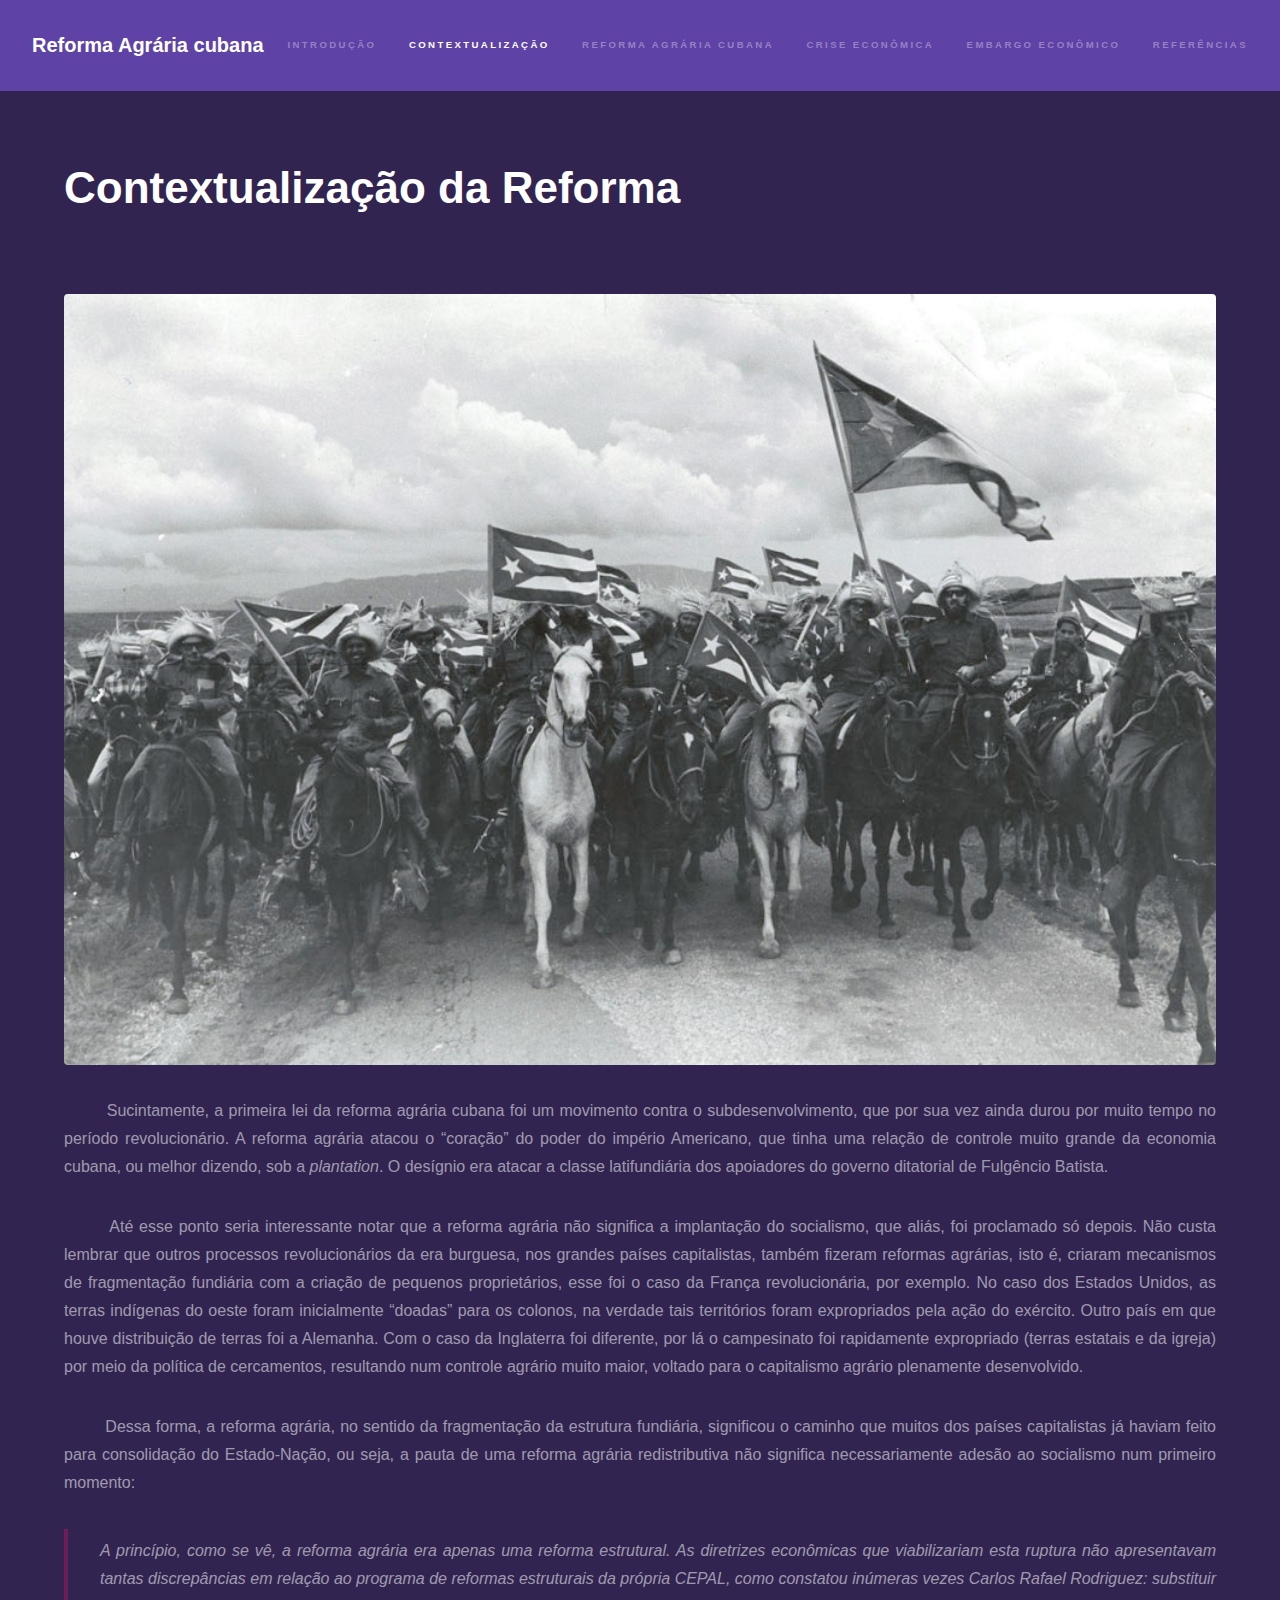
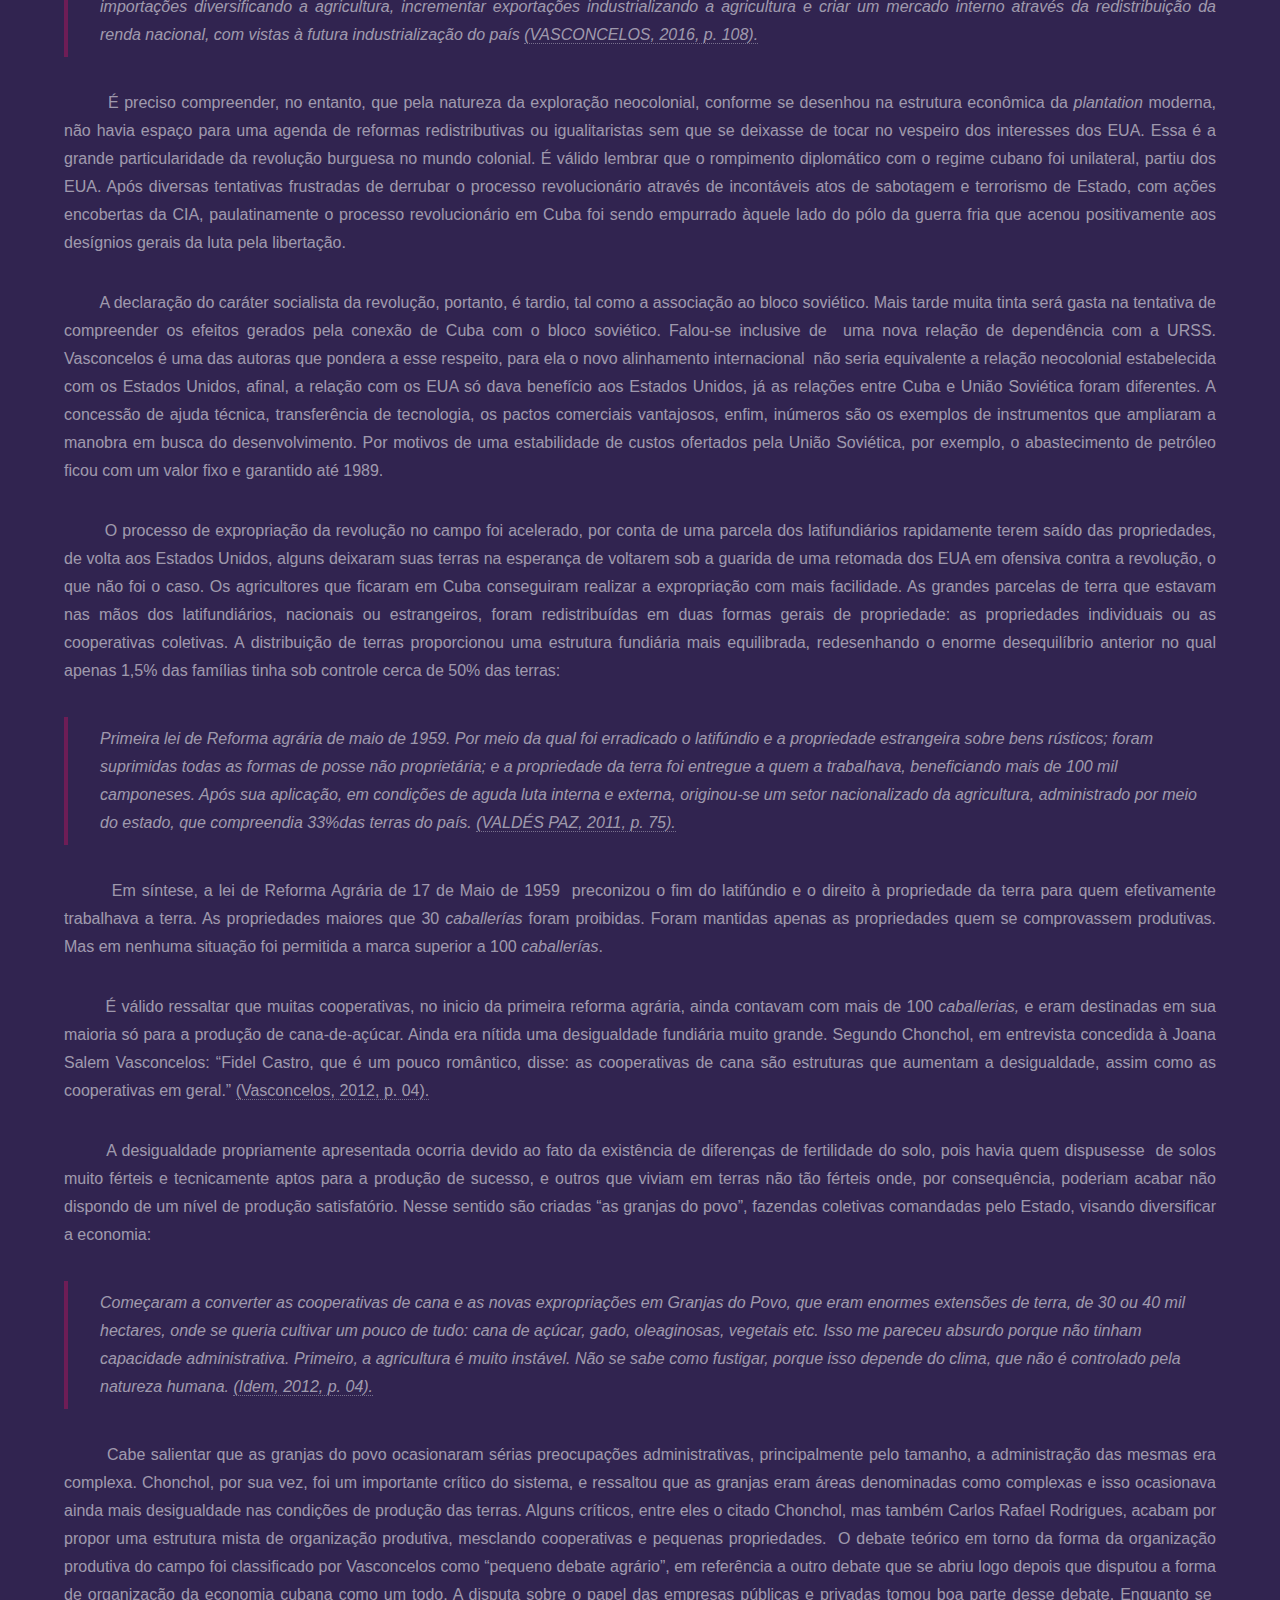
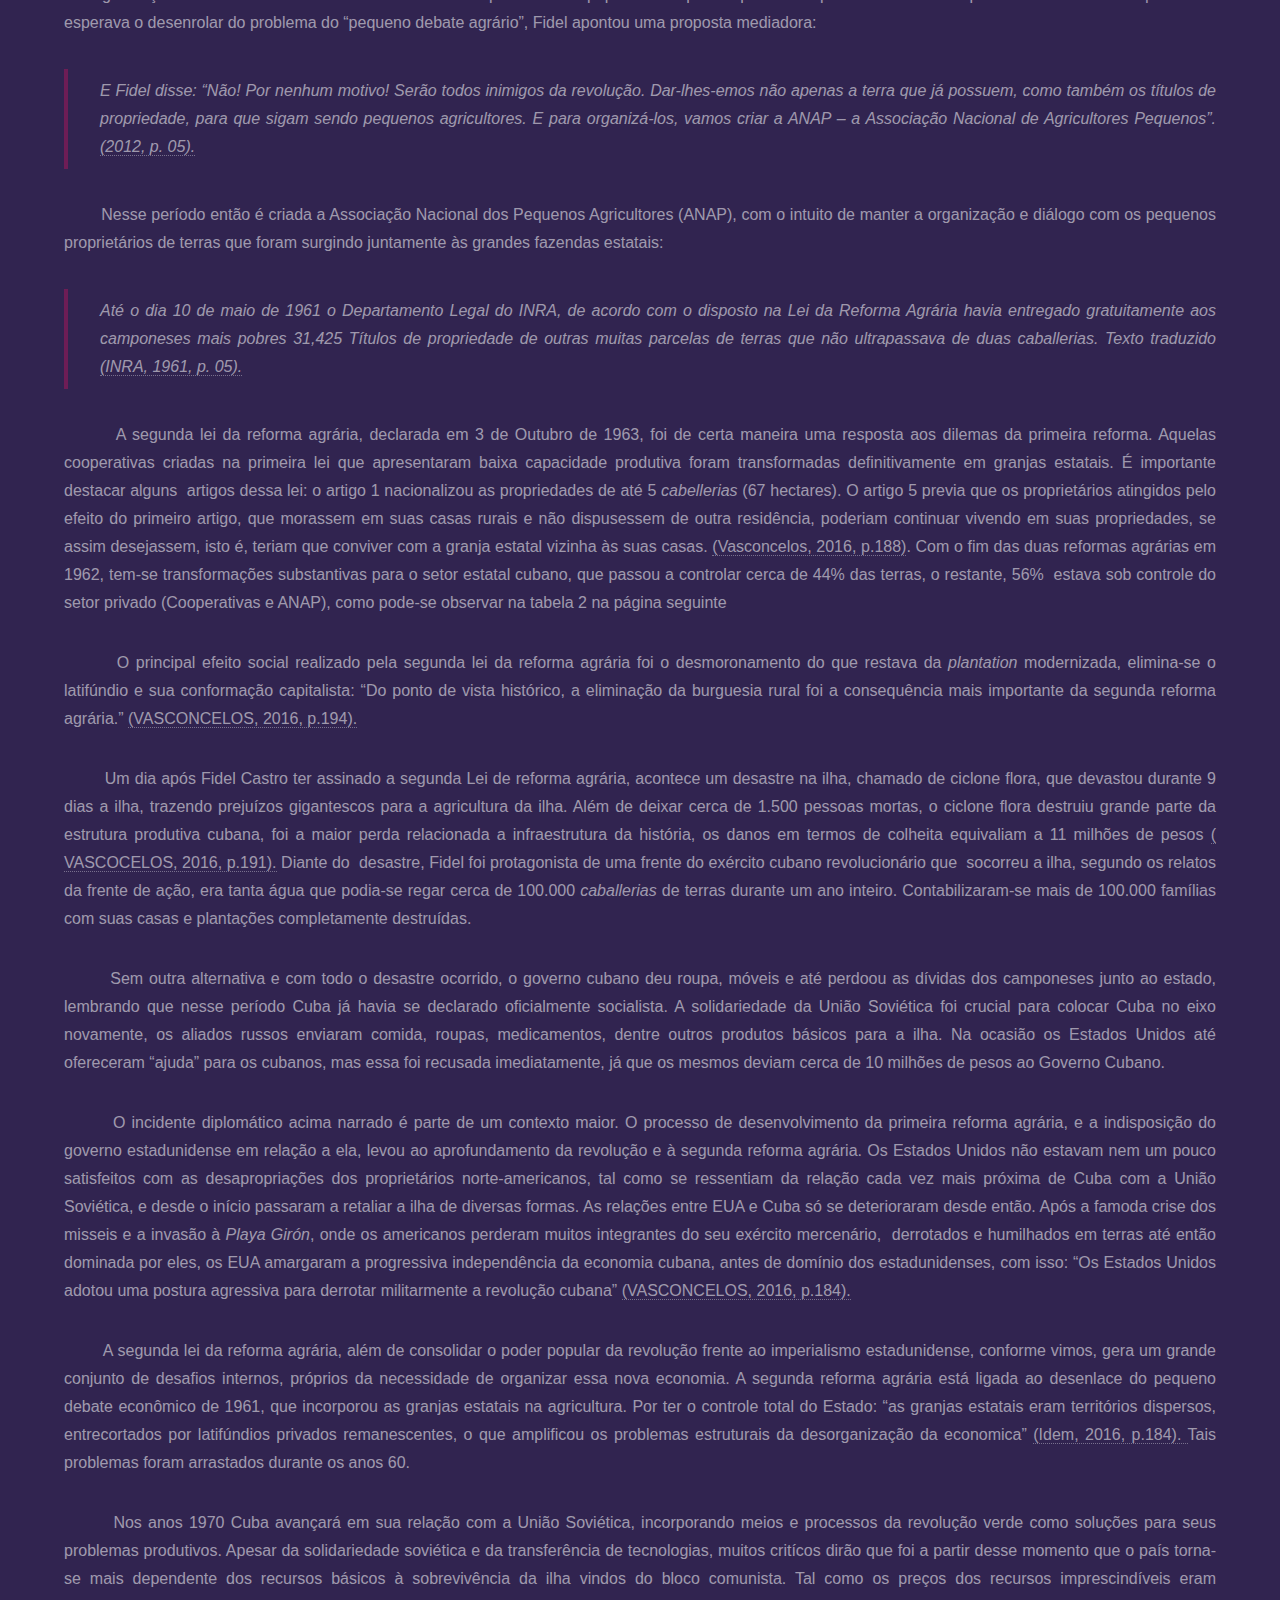
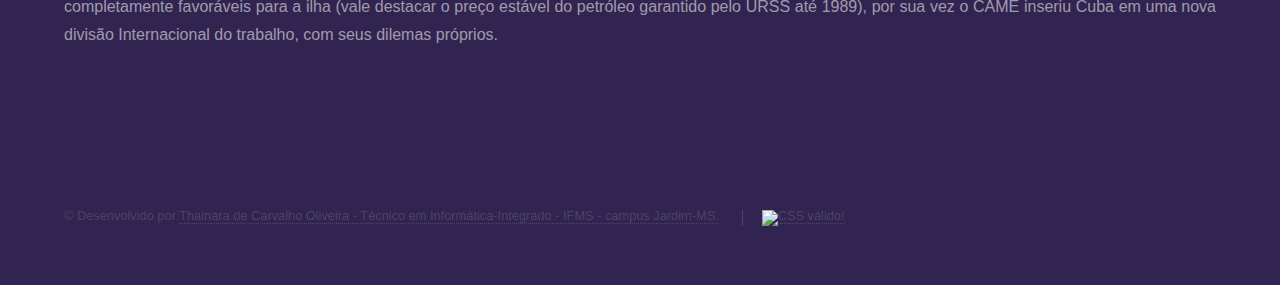
==== commit 646cfe95: "CSS validado" ====
--- a/pages/Contextualizacao-da-reforma.html
+++ b/pages/Contextualizacao-da-reforma.html
@@ -11,6 +11,7 @@
 		<meta charset="utf-8" />
 		<meta name="viewport" content="width=device-width, initial-scale=1, user-scalable=no" />
 		<link rel="stylesheet" href="../assets/css/main.css" />
+		<link rel="stylesheet" href="../assets/css/custom.css" />
 		<noscript><link rel="stylesheet" href="../assets/css/noscript.css" /></noscript>
 	</head>
 	<body class="is-preload">
@@ -76,6 +77,15 @@
 				<div class="inner">
 					<ul class="menu">
 						<li>&copy;  Desenvolvido por <a href="https://github.com/ThainaraDeCarvalhoOliveira0510/Reforma-Agraria-Cubana"> Thainara de Carvalho Oliveira - T&eacute;cnico em Inform&aacute;tica-Integrado - IFMS - campus Jardim-MS.</a></li>
+						<li>
+							
+							<a href="https://jigsaw.w3.org/css-validator/check/referer">
+								<img style="border:0;width:88px;height:31px"
+									src="https://jigsaw.w3.org/css-validator/images/vcss"
+									alt="CSS válido!" />
+							</a>
+						</li>
+					</ul>
 					</ul>
 				</div>
 			</footer>
--- a/assets/css/custom.css
+++ b/assets/css/custom.css
@@ -0,0 +1,23 @@
+.reverse{
+    flex-direction: row-reverse !important;
+}
+
+.spotlights > section:nth-child(even){
+    flex-direction: row-reverse !important;
+}
+iframe{
+    width: 100%;
+}
+
+table{
+    margin-top: 50px;
+}
+
+table caption{
+    font-size: 1.1em;
+    text-transform: uppercase;
+    font-weight: bold;
+    caption-side: top;
+    text-align: center;
+    color:#ffffff;
+}
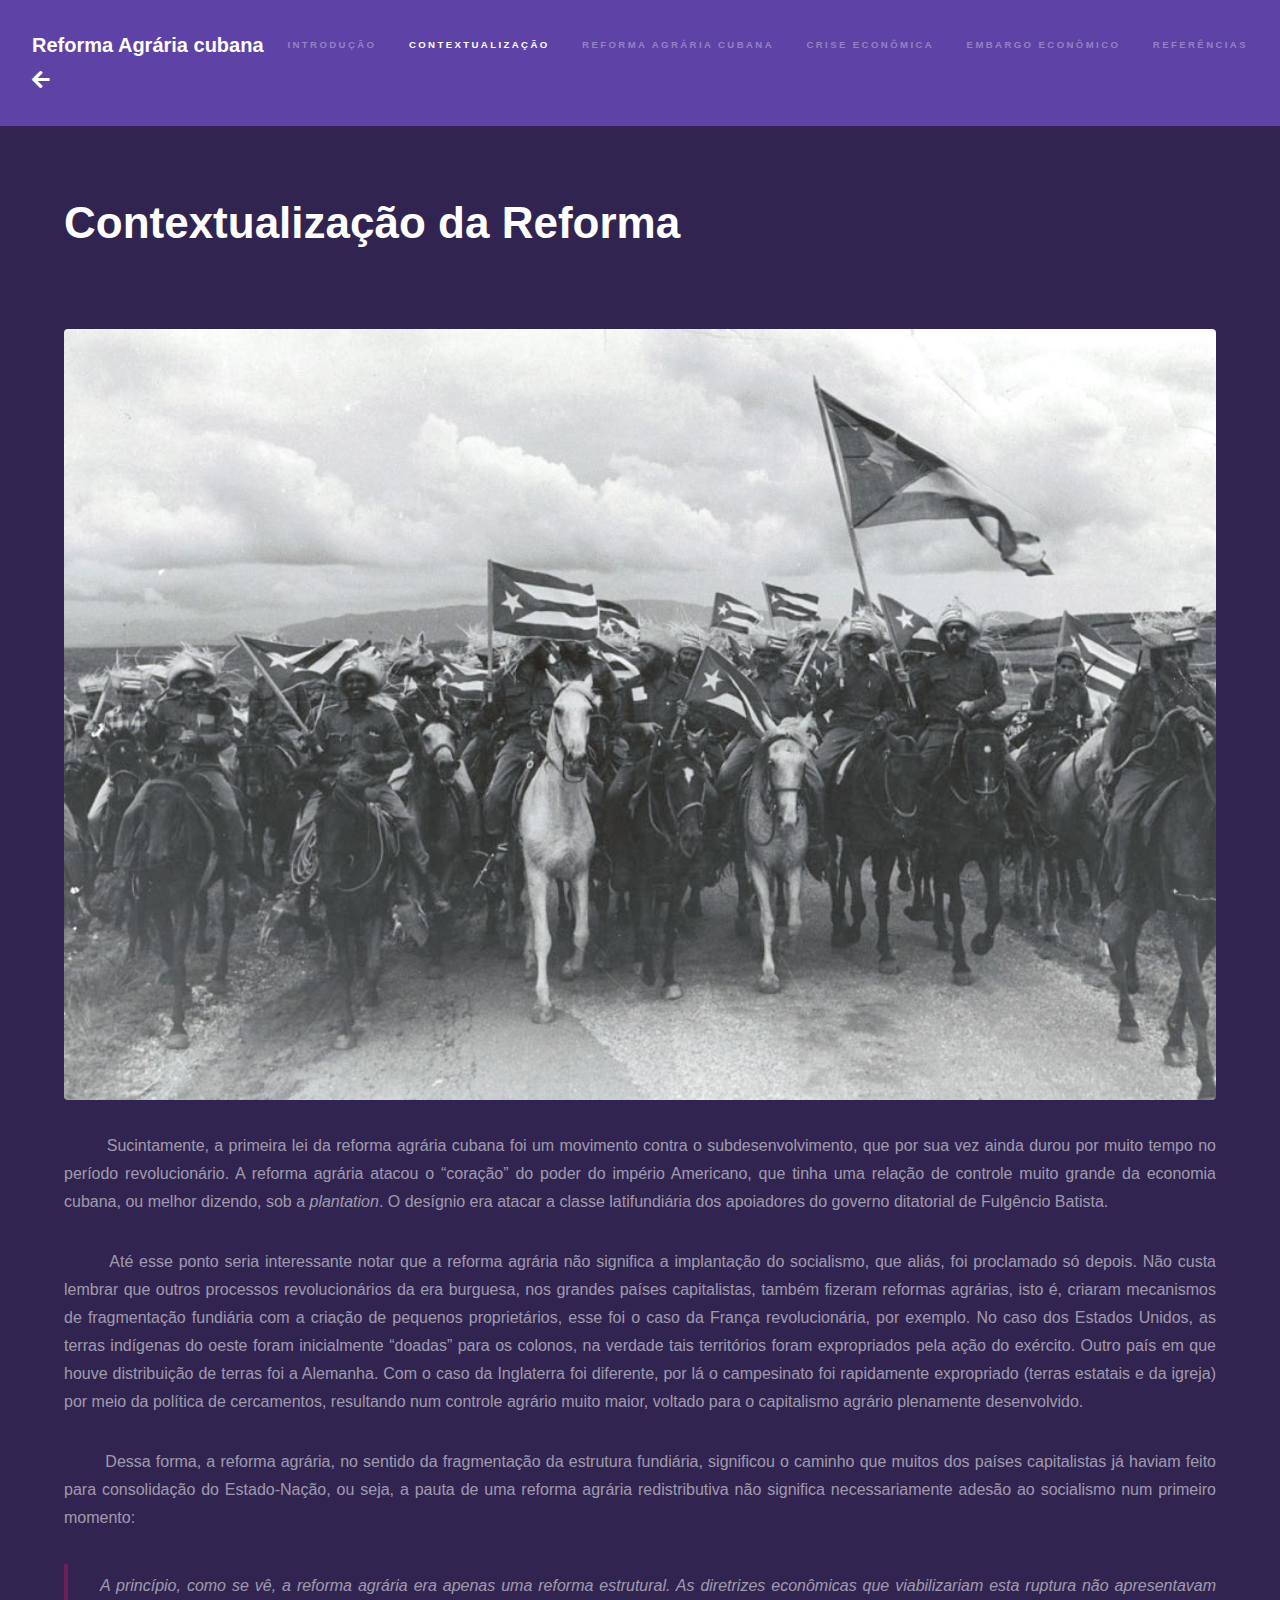
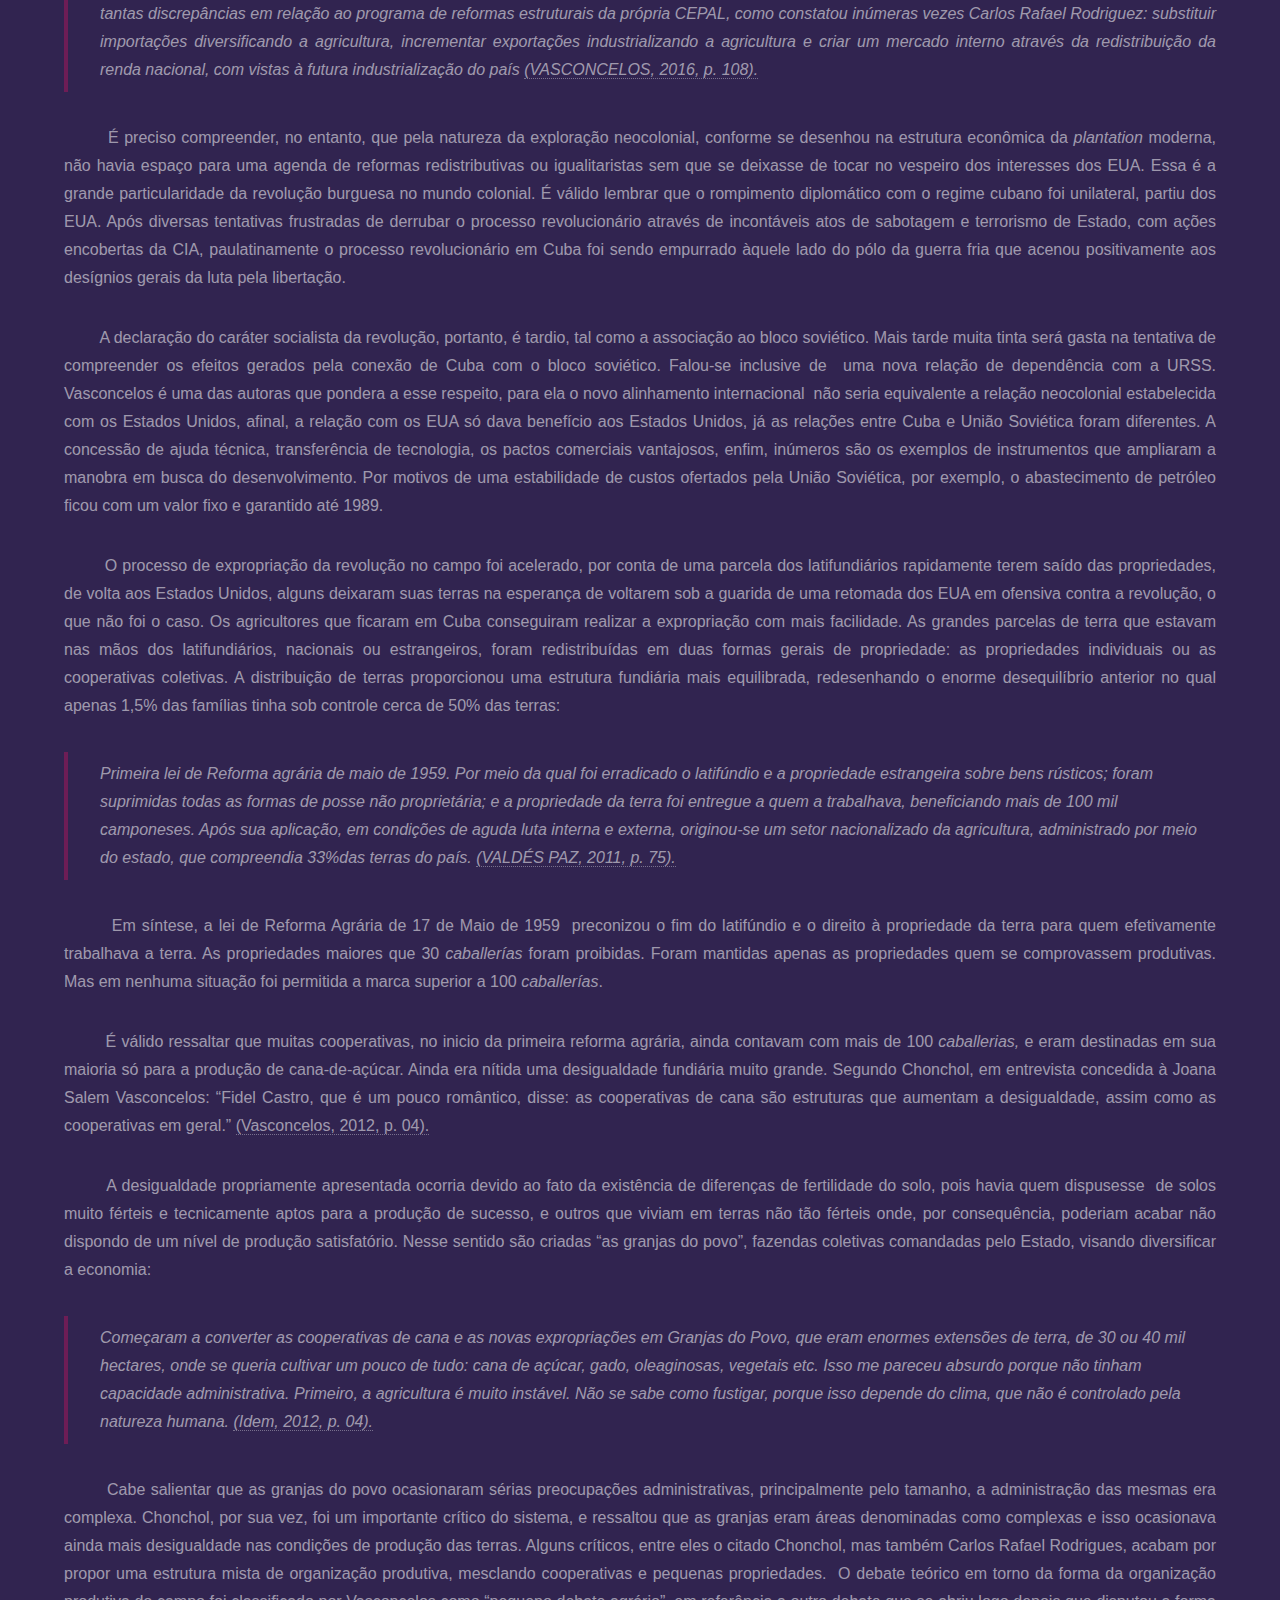
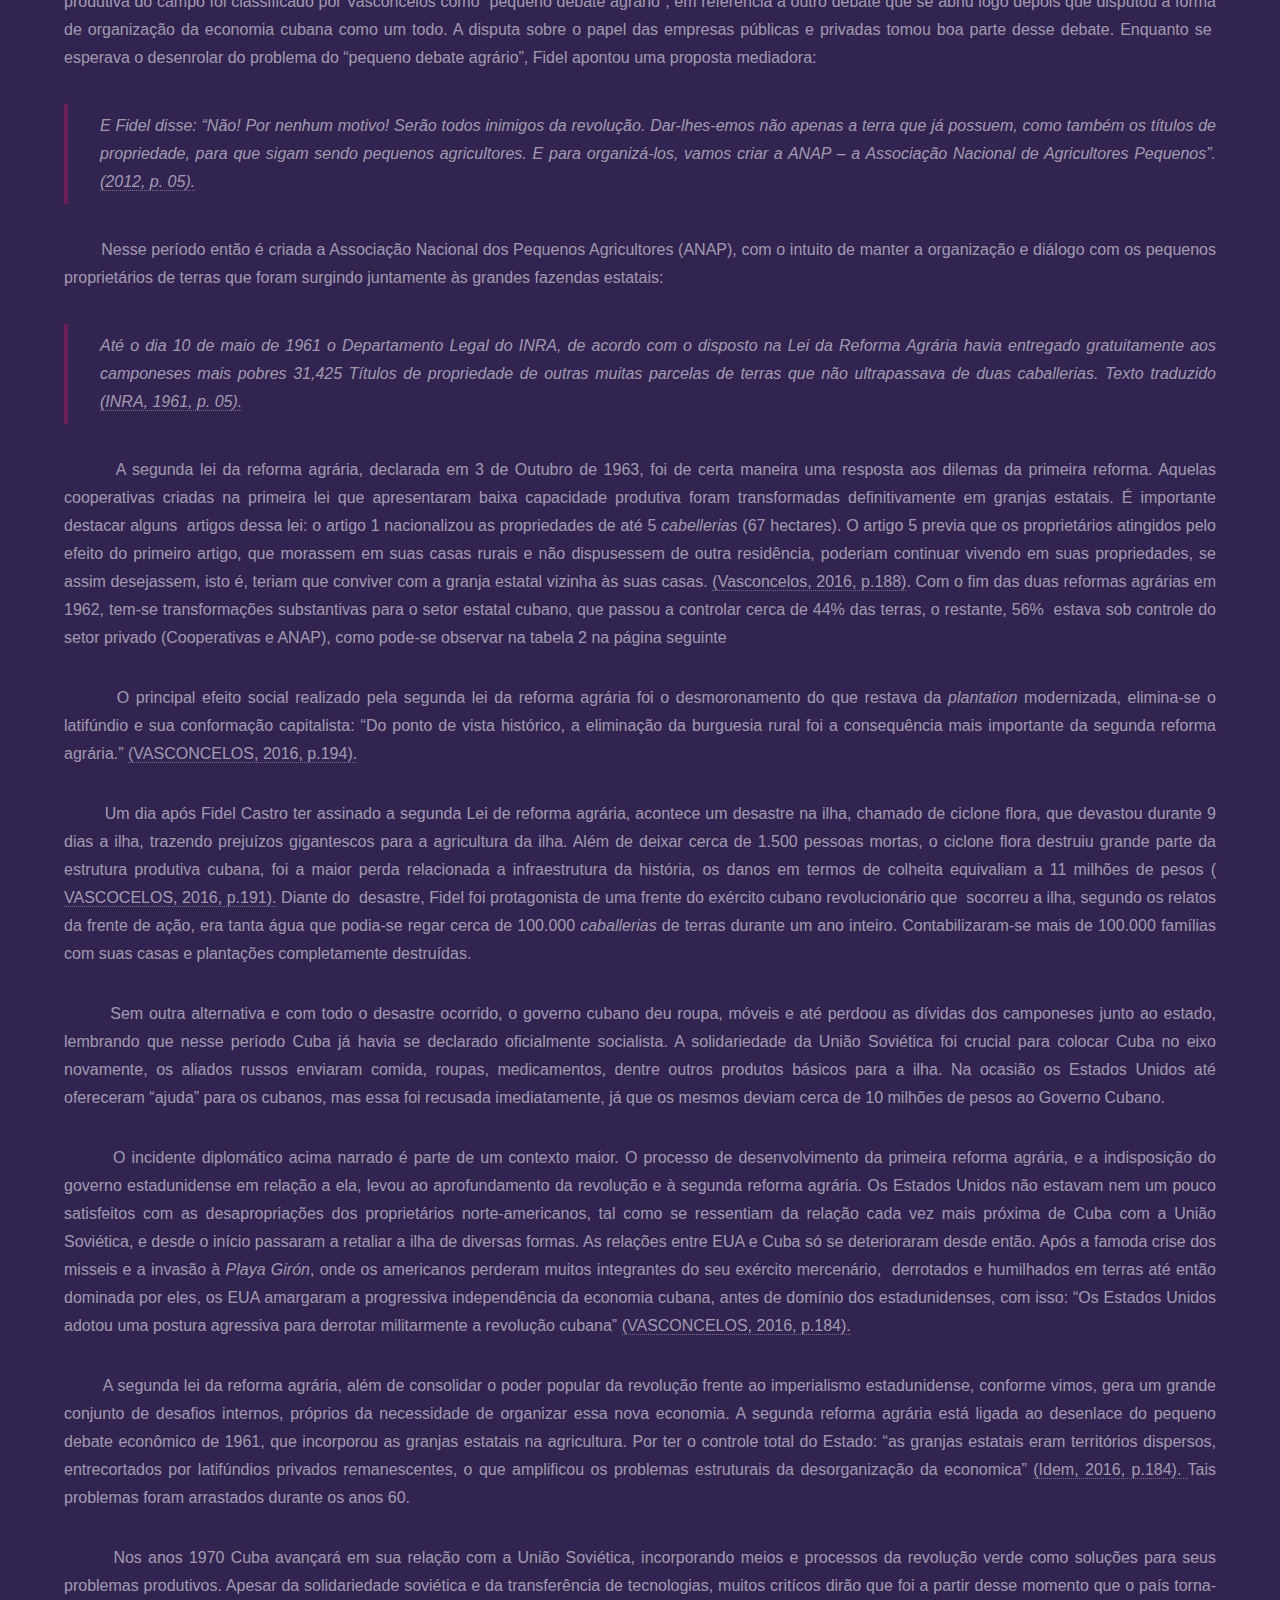
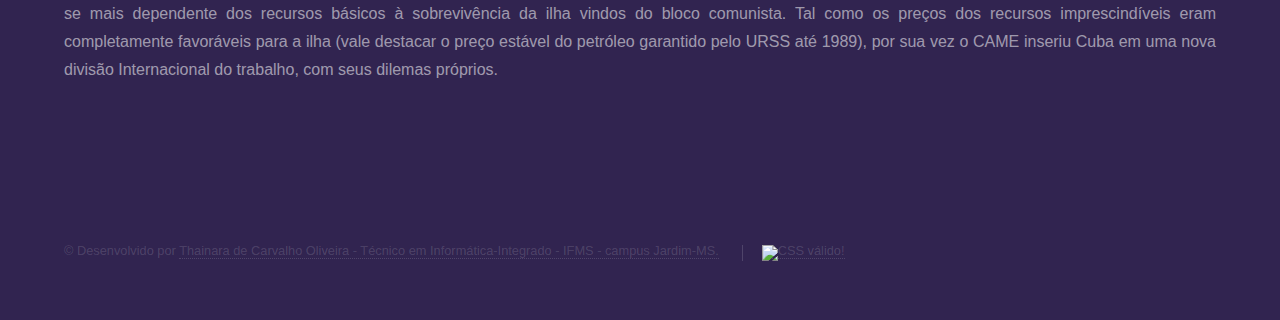
==== commit 81f882a1: "Correção HTML pags" ====
--- a/pages/Contextualizacao-da-reforma.html
+++ b/pages/Contextualizacao-da-reforma.html
@@ -9,7 +9,10 @@
 	<head>
 		<title>Reforma Agrária cubana - Contextualização da Reforma</title>
 		<meta charset="utf-8" />
-		<meta name="viewport" content="width=device-width, initial-scale=1, user-scalable=no" />
+		<meta name="viewport" content="width=device-width, initial-scale=1" />
+		<!-- Bootstrap CSS -->
+		<link href="https://cdn.jsdelivr.net/npm/bootstrap@5.1.0/dist/css/bootstrap.min.css" rel="stylesheet" integrity="sha384-KyZXEAg3QhqLMpG8r+8fhAXLRk2vvoC2f3B09zVXn8CA5QIVfZOJ3BCsw2P0p/We" crossorigin="anonymous">
+
 		<link rel="stylesheet" href="../assets/css/main.css" />
 		<link rel="stylesheet" href="../assets/css/custom.css" />
 		<noscript><link rel="stylesheet" href="../assets/css/noscript.css" /></noscript>
@@ -17,9 +20,14 @@
 	<body class="is-preload">
 
 		<!-- Header -->
-			<header id="header">
-				<a href="../index.html" class="title">Reforma Agrária cubana</a>
+			<header id="header" class="sticky-top">
+				<a href="../index.html" class="title">
+					Reforma Agrária cubana
+					
+				<br>	<i class="fa fa-arrow-left" aria-hidden="true"></i> 
+				</a>
 				<nav>
+
 					<ul>
 				
 						<li><a href="Introducao.html" > Introdução </a></li>
@@ -86,7 +94,6 @@
 							</a>
 						</li>
 					</ul>
-					</ul>
 				</div>
 			</footer>
 
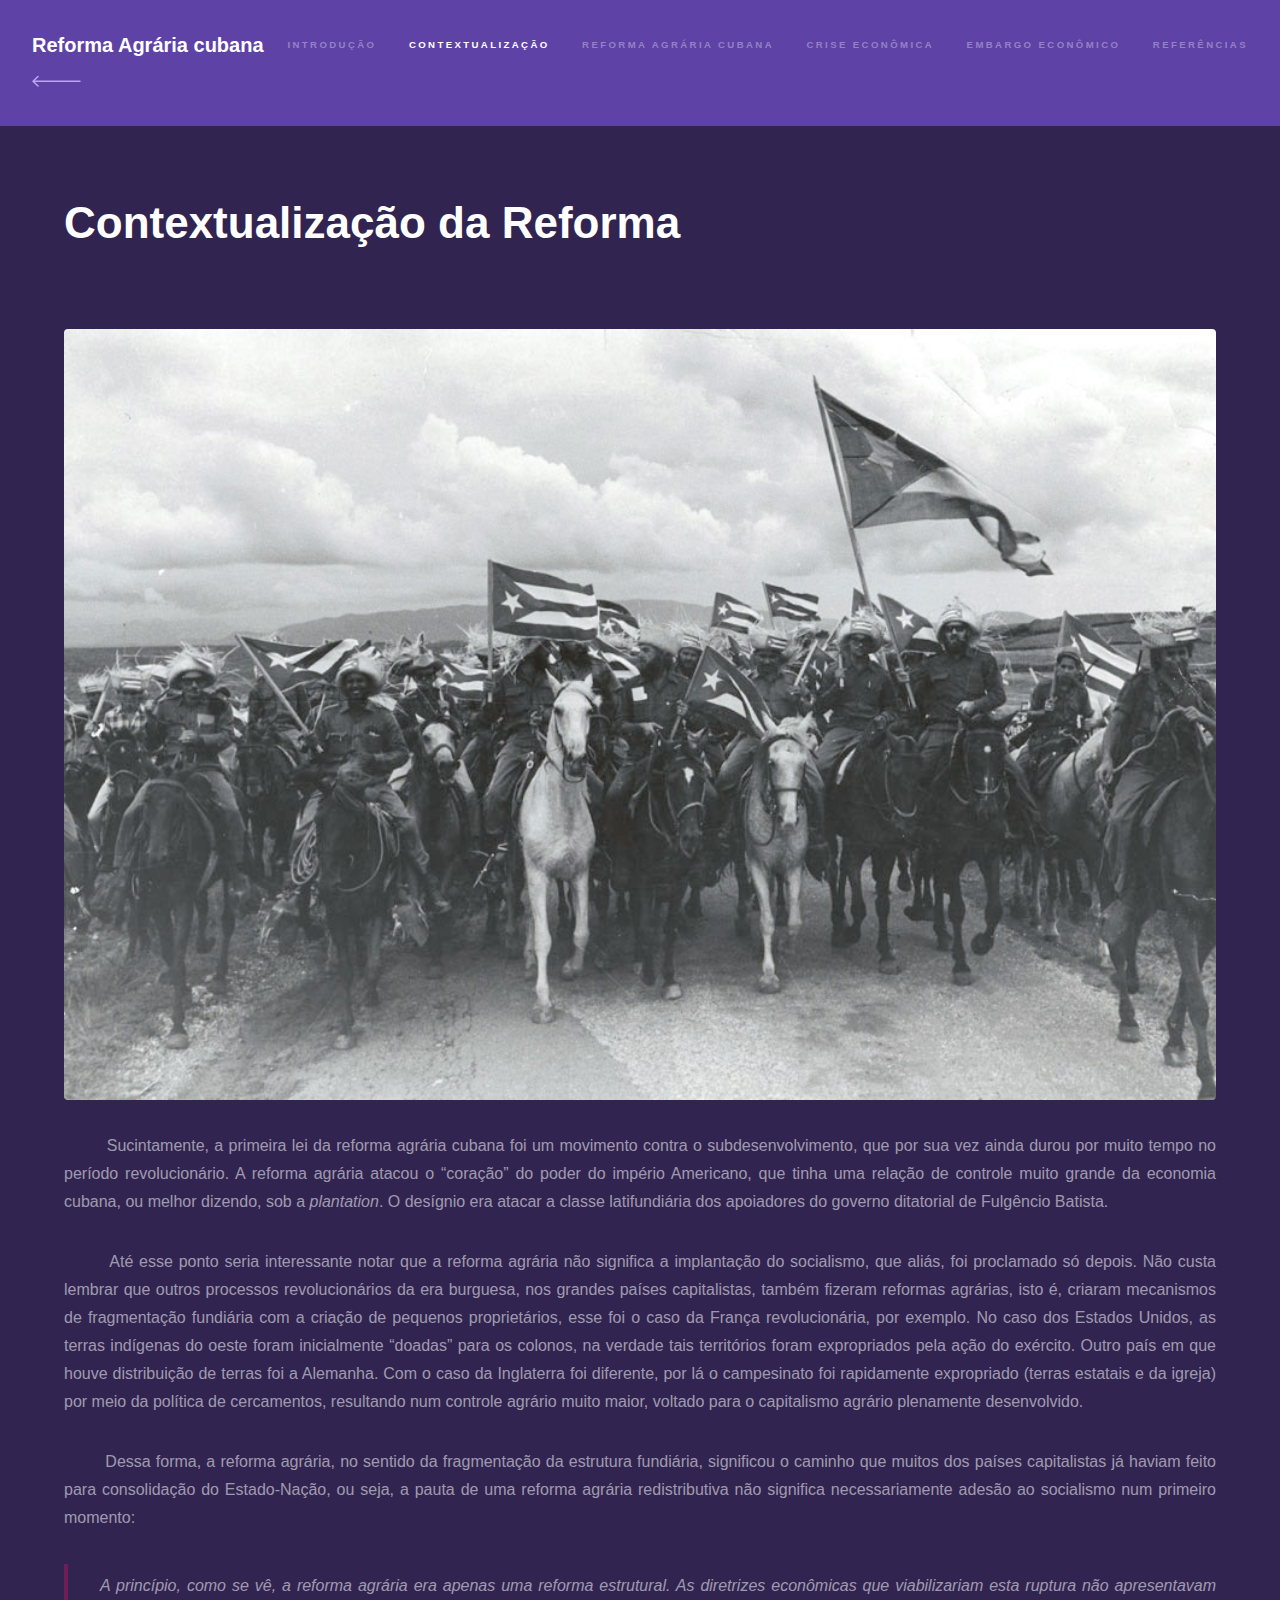
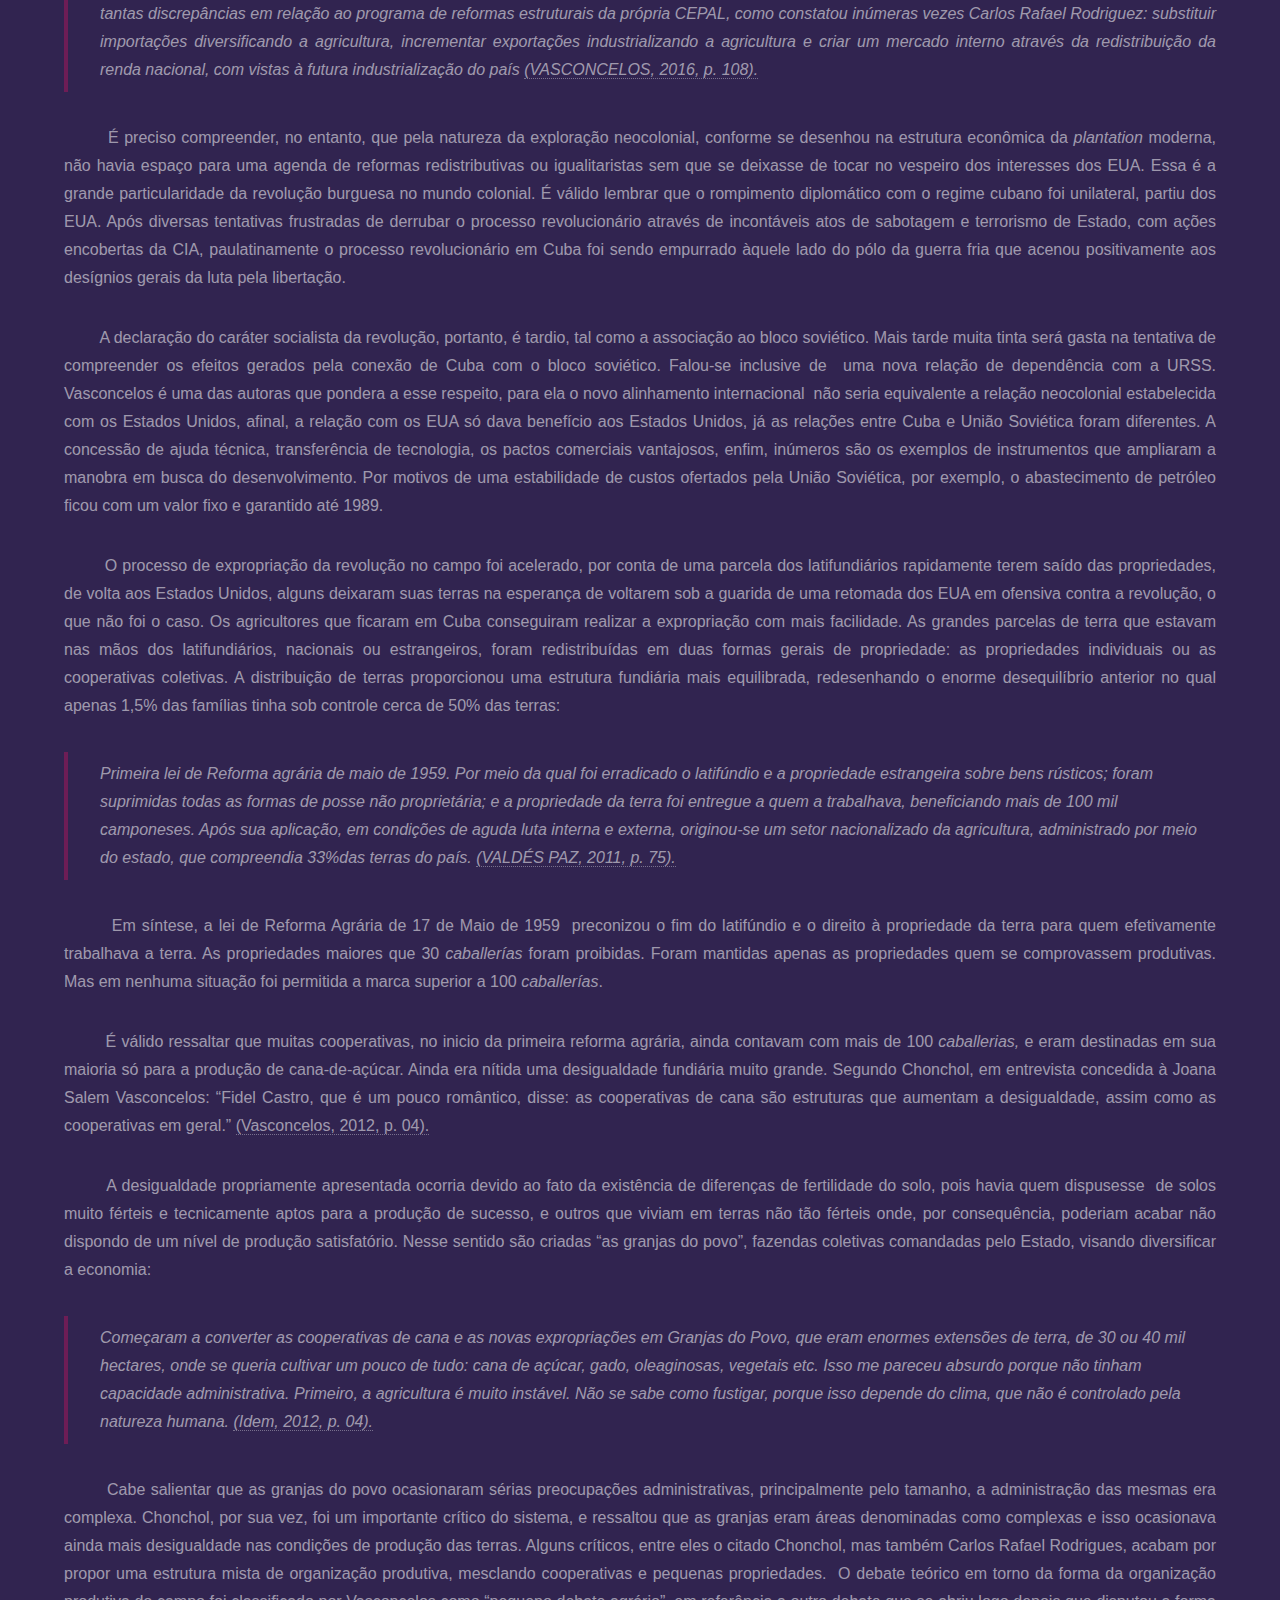
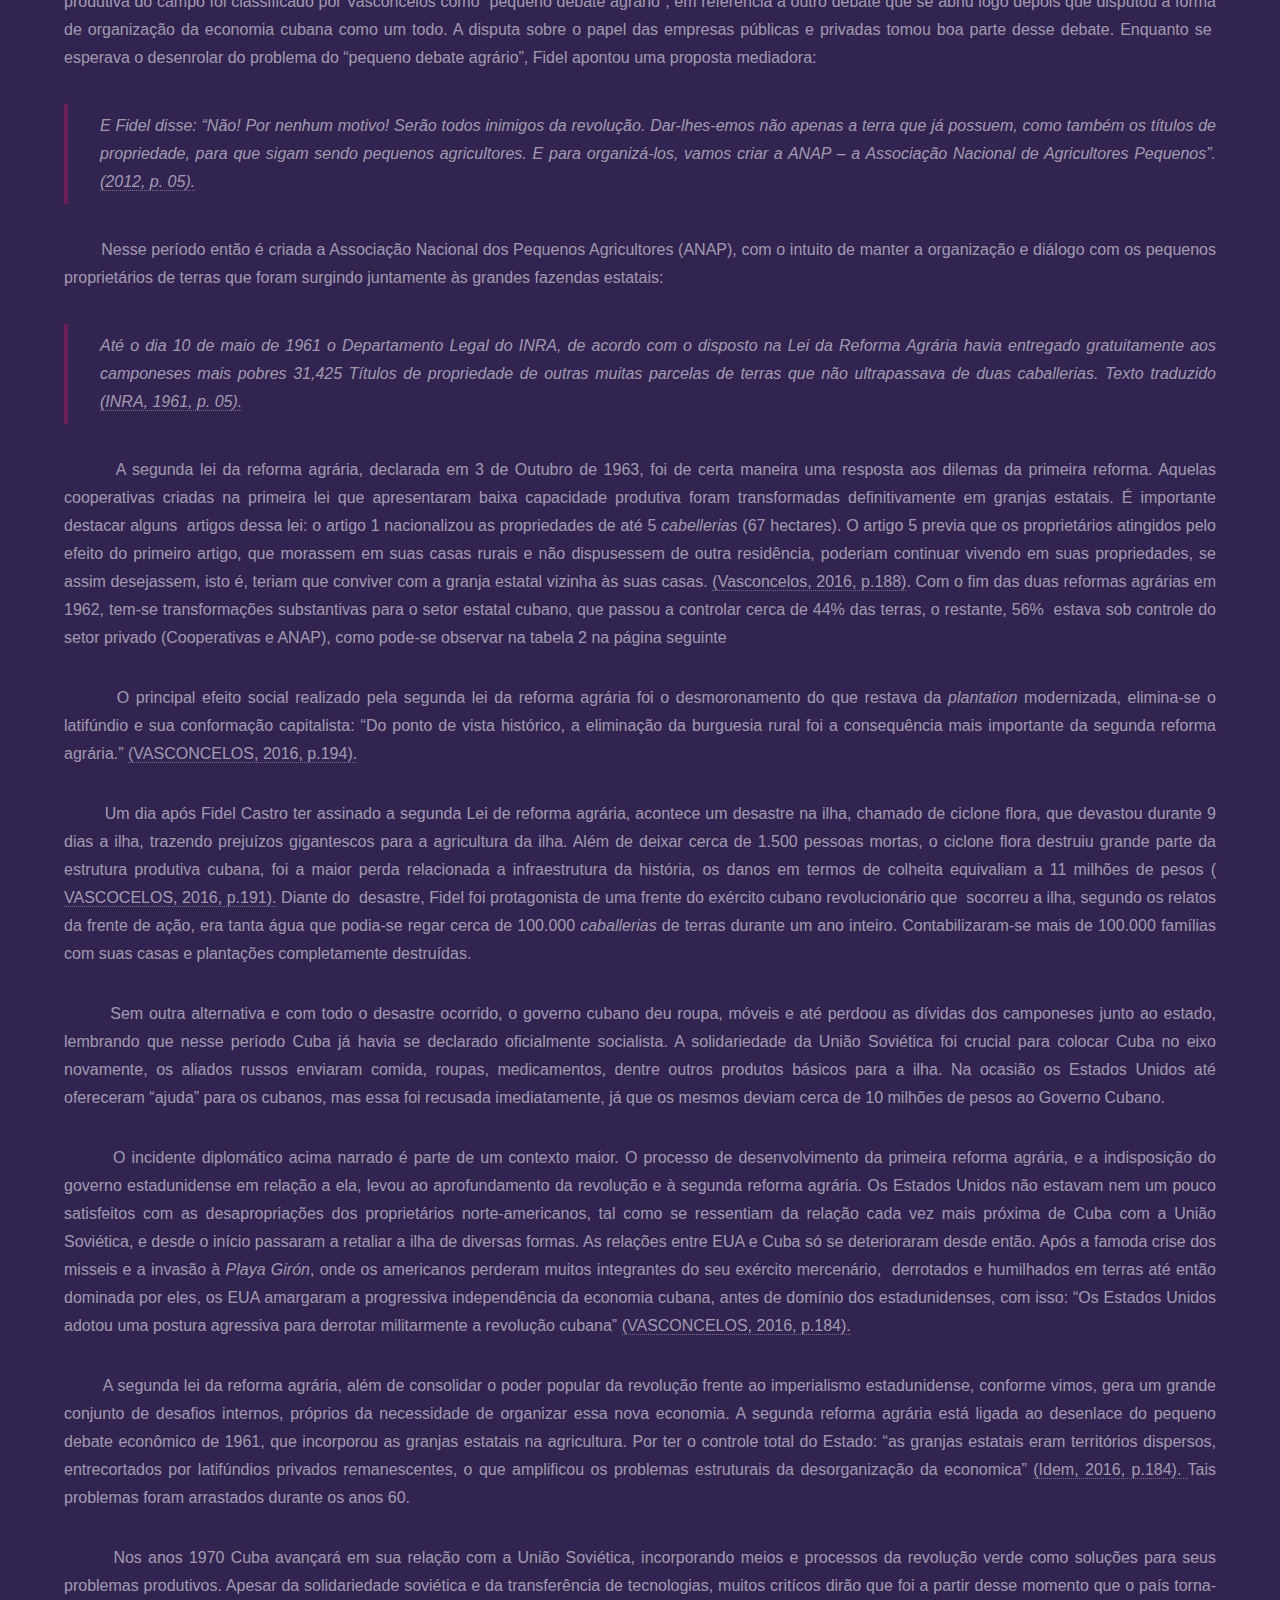
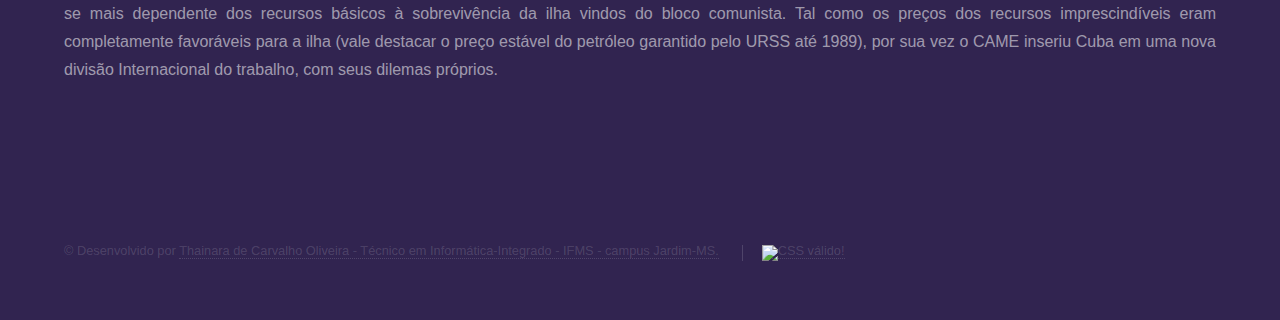
==== commit 1c197538: "Acrescentar um botão" ====
--- a/pages/Contextualizacao-da-reforma.html
+++ b/pages/Contextualizacao-da-reforma.html
@@ -24,7 +24,7 @@
 				<a href="../index.html" class="title">
 					Reforma Agrária cubana
 					
-				<br>	<i class="fa fa-arrow-left" aria-hidden="true"></i> 
+				<br>	<img src="../assets/css/images/arrow-left.svg" alt="botão voltar">
 				</a>
 				<nav>
 
--- a/assets/css/custom.css
+++ b/assets/css/custom.css
@@ -21,3 +21,9 @@
     text-align: center;
     color:#ffffff;
 }
+@media screen and (max-width: 480px) {
+    header nav ul{
+        display:flex;
+        flex-direction: column;
+    }
+}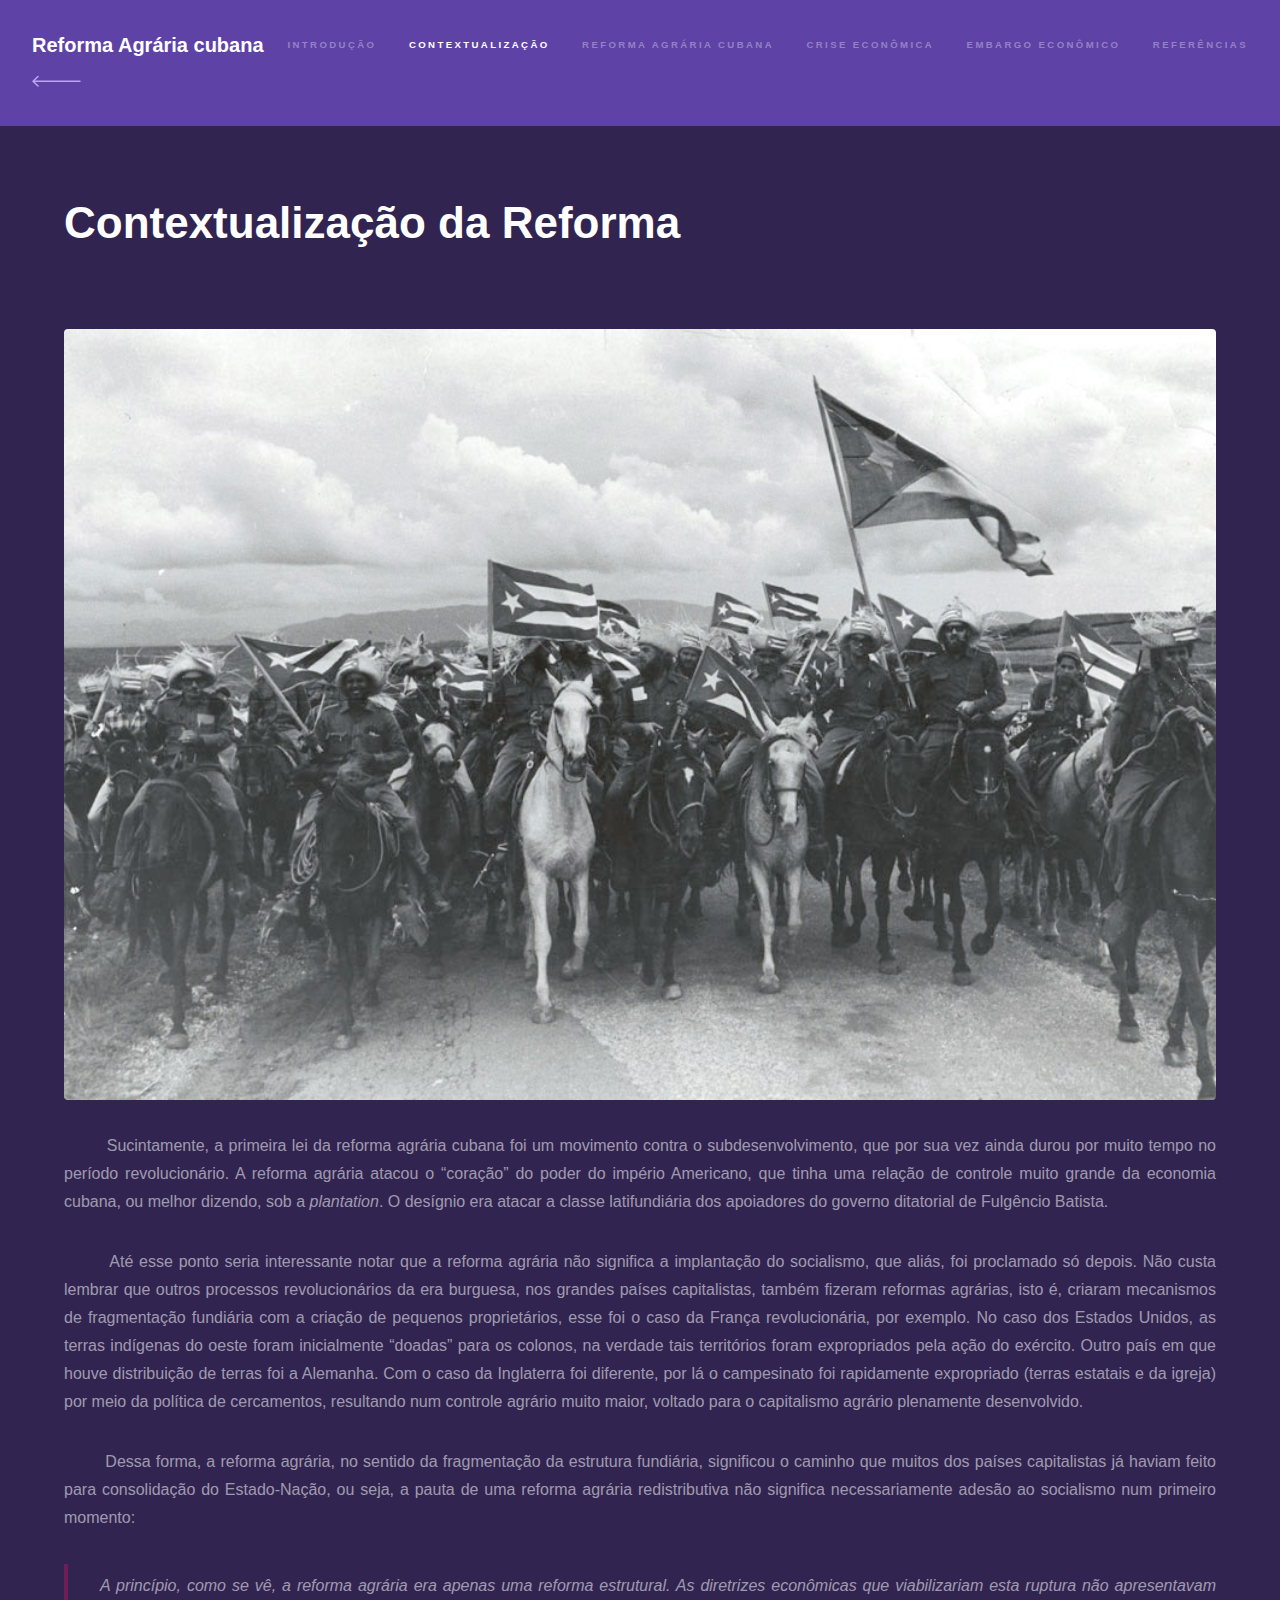
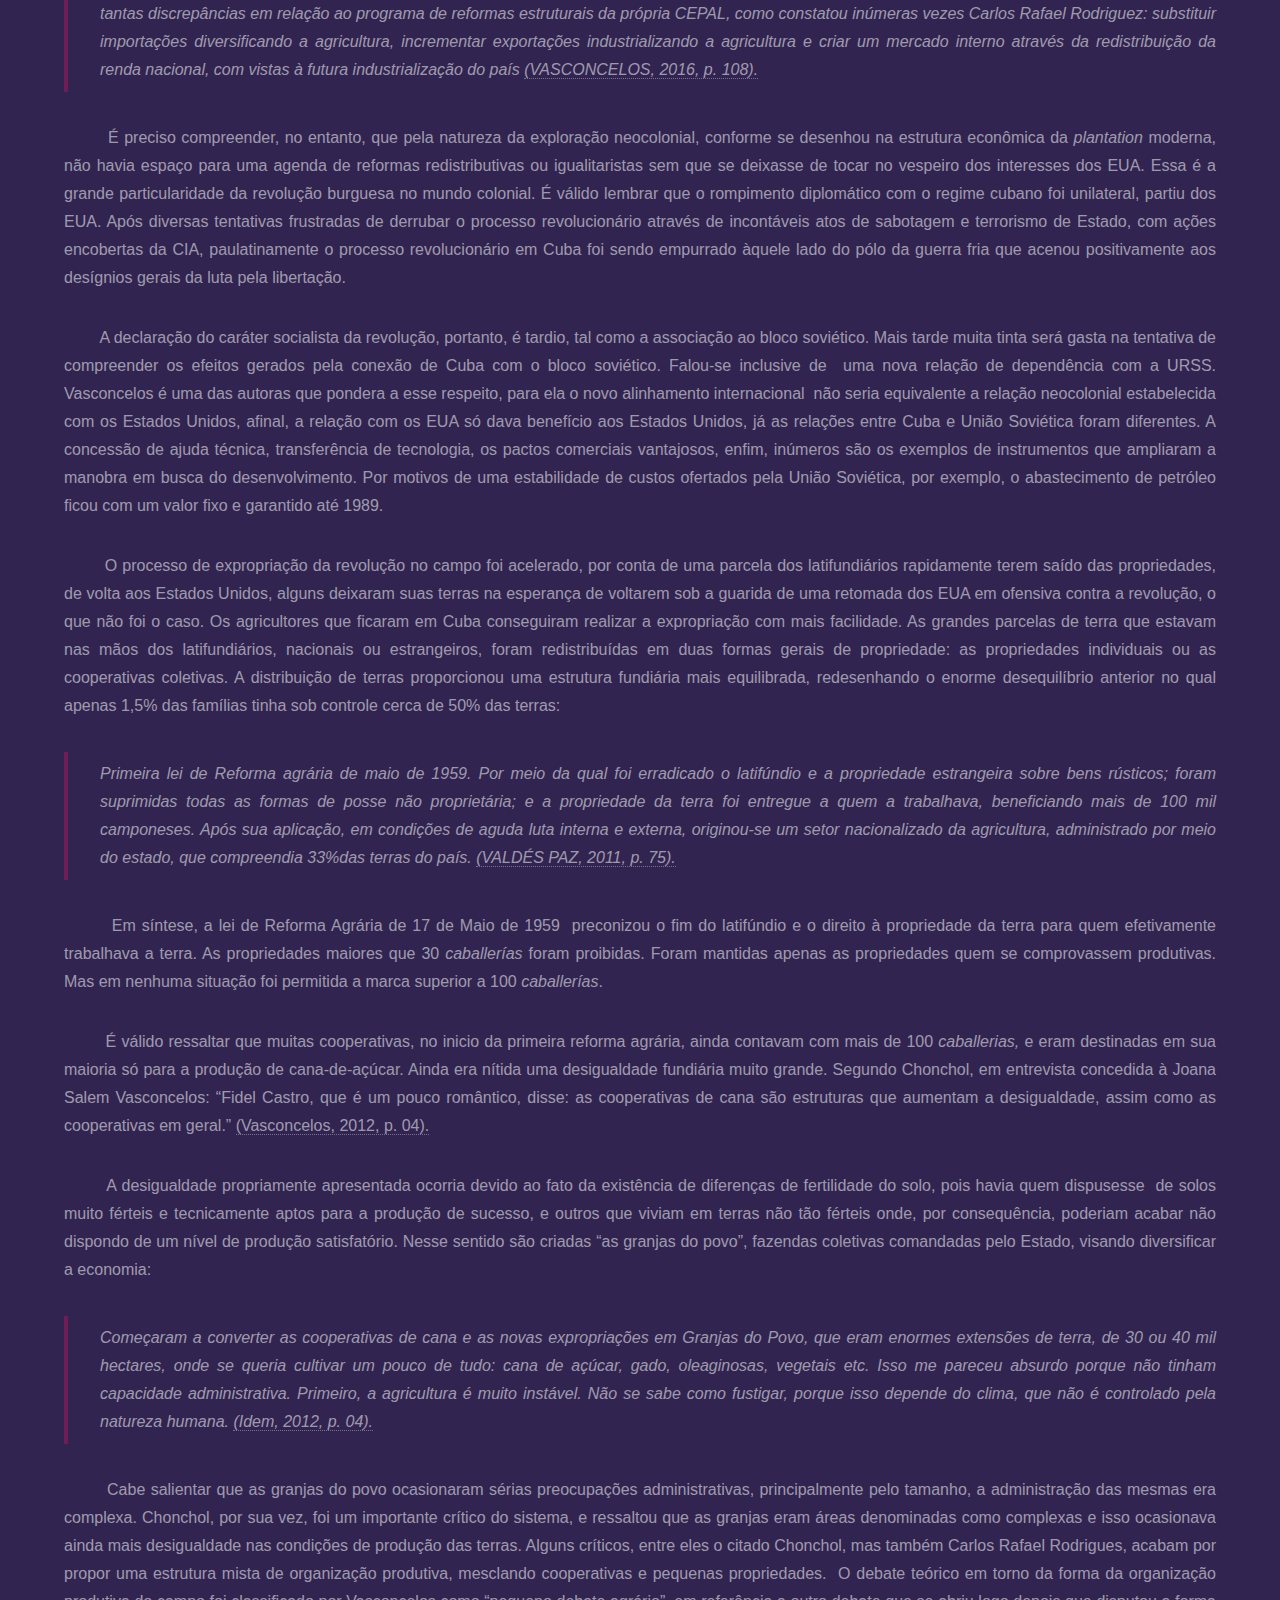
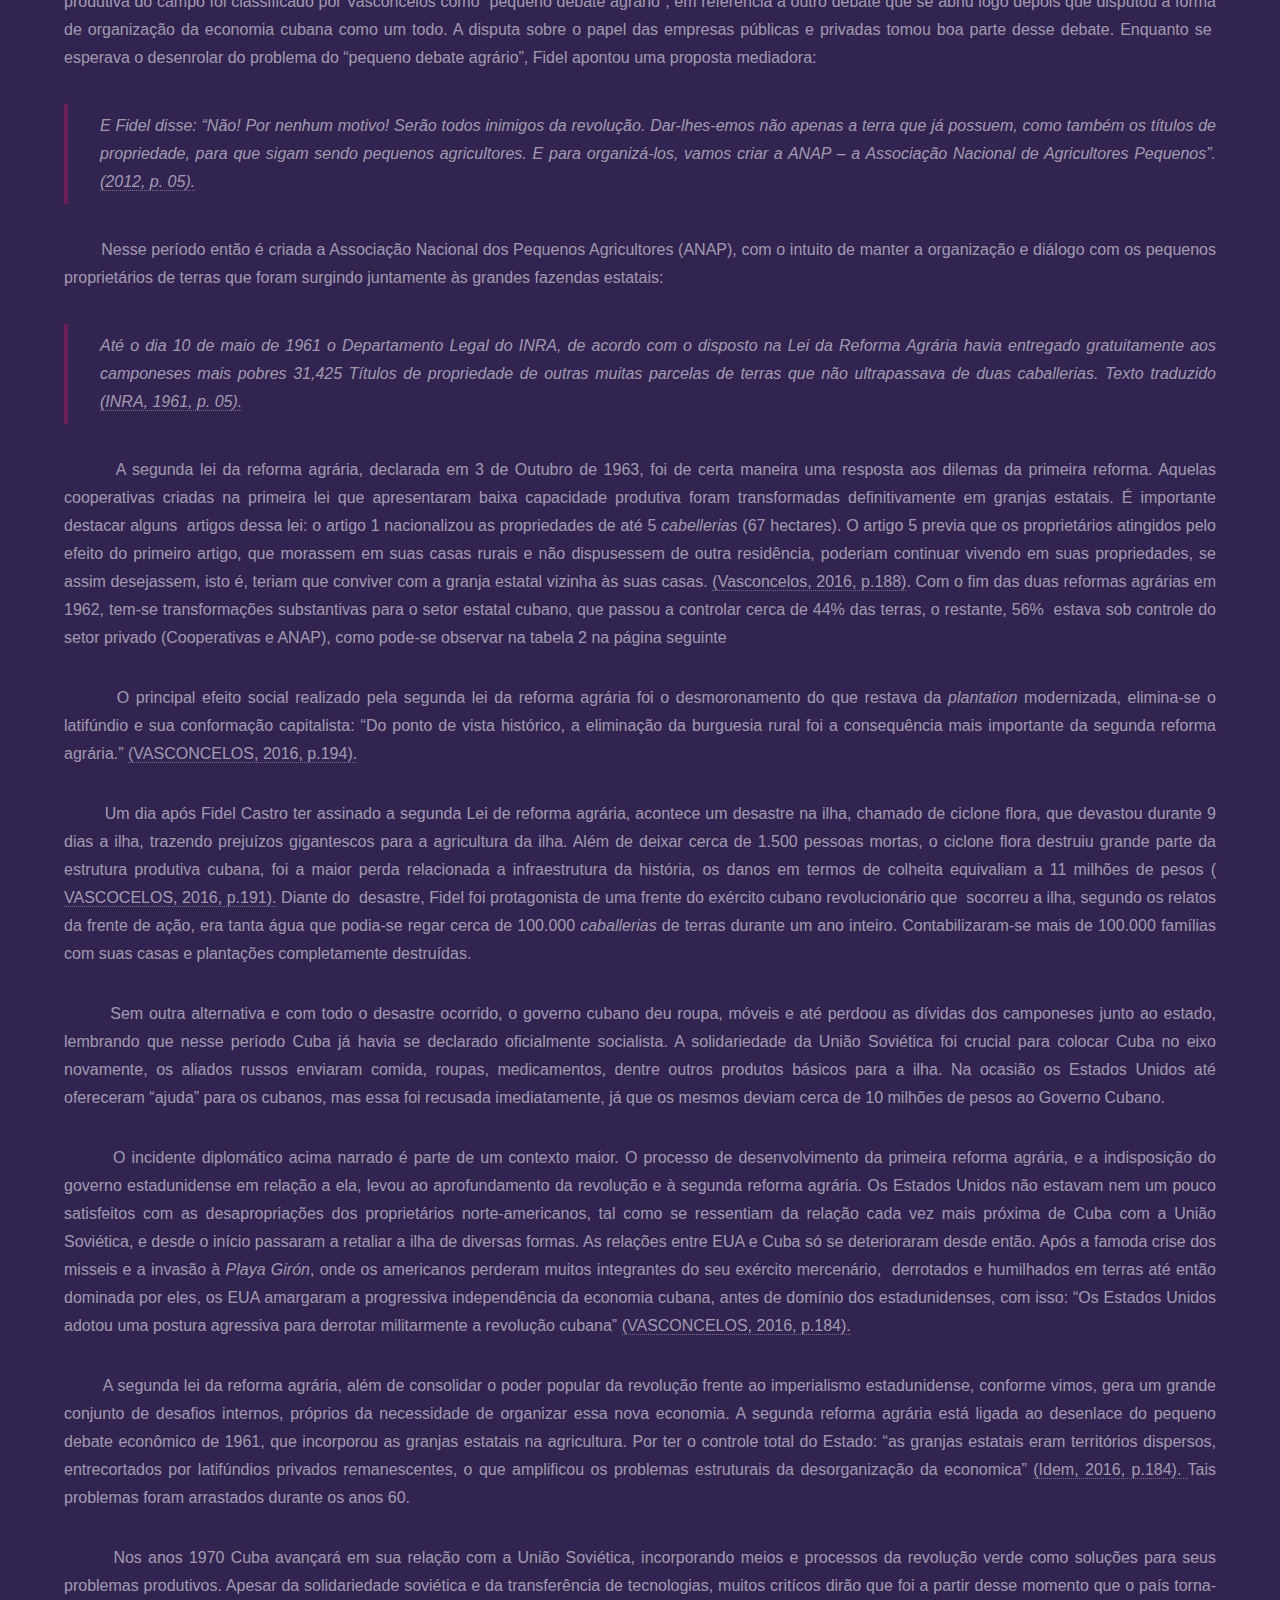
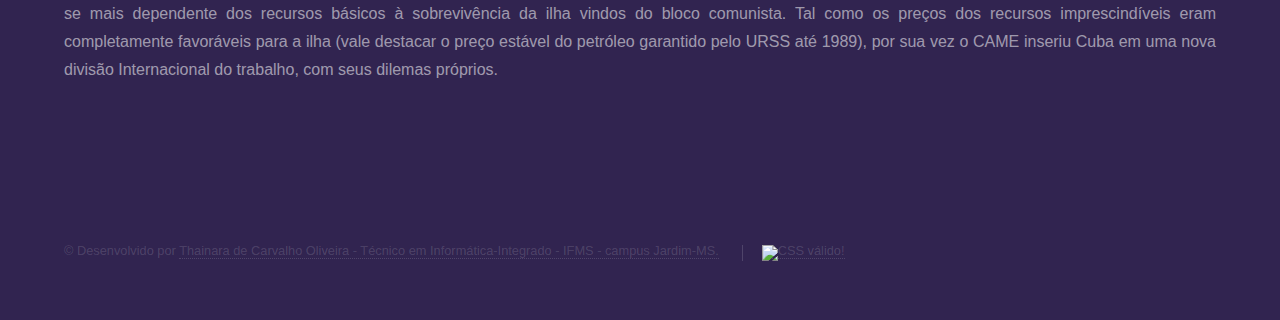
==== commit 7808e96a: "Correção de Alinhamento" ====
--- a/pages/Contextualizacao-da-reforma.html
+++ b/pages/Contextualizacao-da-reforma.html
@@ -49,29 +49,29 @@
 							<h1 class="major">Contextualização da Reforma</h1>
 							<span class="image fit"><img src="../images/pic02.jpg" alt="Exercito-Revolucionario" /></span>
 							
-							<p class="align-justify" >&nbsp; &nbsp; &nbsp; &nbsp; Sucintamente, a primeira lei da reforma agr&aacute;ria cubana foi um movimento contra o subdesenvolvimento, que por sua vez ainda durou por muito tempo no per&iacute;odo revolucion&aacute;rio. A reforma agr&aacute;ria atacou o &ldquo;cora&ccedil;&atilde;o&rdquo; do poder do imp&eacute;rio Americano, que tinha uma rela&ccedil;&atilde;o de controle muito grande da economia cubana, ou melhor dizendo, sob a <em>plantation</em>. O des&iacute;gnio era atacar a classe latifundi&aacute;ria dos apoiadores do governo ditatorial de Fulg&ecirc;ncio Batista.</p>
-							<p class="align-justify" >&nbsp; &nbsp; &nbsp; &nbsp; At&eacute; esse ponto seria interessante notar que a reforma agr&aacute;ria n&atilde;o significa a implanta&ccedil;&atilde;o do socialismo, que ali&aacute;s, foi proclamado s&oacute; depois. N&atilde;o custa lembrar que outros processos revolucion&aacute;rios da era burguesa, nos grandes pa&iacute;ses capitalistas, tamb&eacute;m fizeram reformas agr&aacute;rias, isto &eacute;, criaram mecanismos de fragmenta&ccedil;&atilde;o fundi&aacute;ria com a cria&ccedil;&atilde;o de pequenos propriet&aacute;rios, esse foi o caso da Fran&ccedil;a revolucion&aacute;ria, por exemplo. No caso dos Estados Unidos, as terras ind&iacute;genas do oeste foram inicialmente &ldquo;doadas&rdquo; para os colonos, na verdade tais territ&oacute;rios foram expropriados pela a&ccedil;&atilde;o do ex&eacute;rcito. Outro pa&iacute;s em que houve distribui&ccedil;&atilde;o de terras foi a Alemanha. Com o caso da Inglaterra foi diferente, por l&aacute; o campesinato foi rapidamente expropriado (terras estatais e da igreja) por meio da pol&iacute;tica de cercamentos, resultando num controle agr&aacute;rio muito maior, voltado para o capitalismo agr&aacute;rio plenamente desenvolvido.</p>
-							<p class="align-justify" >&nbsp; &nbsp; &nbsp; &nbsp; Dessa forma, a reforma agr&aacute;ria, no sentido da fragmenta&ccedil;&atilde;o da estrutura fundi&aacute;ria, significou o caminho que muitos dos pa&iacute;ses capitalistas j&aacute; haviam feito para consolida&ccedil;&atilde;o do Estado-Na&ccedil;&atilde;o, ou seja, a pauta de uma reforma agr&aacute;ria redistributiva n&atilde;o significa necessariamente ades&atilde;o ao socialismo num primeiro momento:</p>
-							<blockquote class="align-justify"> A princ&iacute;pio, como se v&ecirc;, a reforma agr&aacute;ria era apenas uma reforma estrutural. As diretrizes econ&ocirc;micas que viabilizariam esta ruptura n&atilde;o apresentavam tantas discrep&acirc;ncias em rela&ccedil;&atilde;o ao programa de reformas estruturais da pr&oacute;pria CEPAL, como constatou in&uacute;meras vezes Carlos Rafael Rodriguez: substituir importa&ccedil;&otilde;es diversificando a agricultura, incrementar exporta&ccedil;&otilde;es industrializando a agricultura e criar um mercado interno atrav&eacute;s da redistribui&ccedil;&atilde;o da renda nacional, com vistas &agrave; futura industrializa&ccedil;&atilde;o do pa&iacute;s <a href="Referencias.html#referencia-12"> (VASCONCELOS, 2016, p. 108).</a></blockquote>
-							<p class="align-justify" >&nbsp; &nbsp; &nbsp; &nbsp; &Eacute; preciso compreender, no entanto, que pela natureza da explora&ccedil;&atilde;o neocolonial, conforme se desenhou na estrutura econ&ocirc;mica da<em> plantation</em> moderna, n&atilde;o havia espa&ccedil;o para uma agenda de reformas redistributivas ou igualitaristas sem que se deixasse de tocar no vespeiro dos interesses dos EUA. Essa &eacute; a grande particularidade da revolu&ccedil;&atilde;o burguesa no mundo colonial. &Eacute; v&aacute;lido lembrar que o rompimento diplom&aacute;tico com o regime cubano foi unilateral, partiu dos EUA. Ap&oacute;s diversas tentativas frustradas de derrubar o processo revolucion&aacute;rio atrav&eacute;s de incont&aacute;veis atos de sabotagem e terrorismo de Estado, com a&ccedil;&otilde;es encobertas da CIA, paulatinamente o processo revolucion&aacute;rio em Cuba foi sendo empurrado &agrave;quele lado do p&oacute;lo da guerra fria que acenou positivamente aos des&iacute;gnios gerais da luta pela liberta&ccedil;&atilde;o.</p>
-							<p class="align-justify" >&nbsp; &nbsp; &nbsp; &nbsp; A declara&ccedil;&atilde;o do car&aacute;ter socialista da revolu&ccedil;&atilde;o, portanto, &eacute; tardio, tal como a associa&ccedil;&atilde;o ao bloco sovi&eacute;tico. Mais tarde muita tinta ser&aacute; gasta na tentativa de compreender os efeitos gerados pela conex&atilde;o de Cuba com o bloco sovi&eacute;tico. Falou-se inclusive de &nbsp;uma nova rela&ccedil;&atilde;o de depend&ecirc;ncia com a URSS. Vasconcelos &eacute; uma das autoras que pondera a esse respeito, para ela o novo alinhamento internacional&nbsp; n&atilde;o seria equivalente a rela&ccedil;&atilde;o neocolonial estabelecida com os Estados Unidos, afinal, a rela&ccedil;&atilde;o com os EUA s&oacute; dava benef&iacute;cio aos Estados Unidos, j&aacute; as rela&ccedil;&otilde;es entre Cuba e Uni&atilde;o Sovi&eacute;tica foram diferentes. A concess&atilde;o de ajuda t&eacute;cnica, transfer&ecirc;ncia de tecnologia, os pactos comerciais vantajosos, enfim, in&uacute;meros s&atilde;o os exemplos de instrumentos que ampliaram a manobra em busca do desenvolvimento. Por motivos de uma estabilidade de custos ofertados pela Uni&atilde;o Sovi&eacute;tica, por exemplo, o abastecimento de petr&oacute;leo ficou com um valor fixo e garantido at&eacute; 1989.</p>
-							<p class="align-justify" >&nbsp; &nbsp; &nbsp; &nbsp; O processo de expropria&ccedil;&atilde;o da revolu&ccedil;&atilde;o no campo foi acelerado, por conta de uma parcela dos latifundi&aacute;rios rapidamente terem sa&iacute;do das propriedades, de volta aos Estados Unidos, alguns deixaram suas terras na esperan&ccedil;a de voltarem sob a guarida de uma retomada dos EUA em ofensiva contra a revolu&ccedil;&atilde;o, o que n&atilde;o foi o caso. Os agricultores que ficaram em Cuba conseguiram realizar a expropria&ccedil;&atilde;o com mais facilidade. As grandes parcelas de terra que estavam nas m&atilde;os dos latifundi&aacute;rios, nacionais ou estrangeiros, foram redistribu&iacute;das em duas formas gerais de propriedade: as propriedades individuais ou as cooperativas coletivas. A distribui&ccedil;&atilde;o de terras proporcionou uma estrutura fundi&aacute;ria mais equilibrada, redesenhando o enorme desequil&iacute;brio anterior no qual apenas 1,5% das fam&iacute;lias tinha sob controle cerca de 50% das terras:</p>
-							<blockquote class="aling-justify" > Primeira lei de Reforma agr&aacute;ria de maio de 1959. Por meio da qual foi erradicado o latif&uacute;ndio e a propriedade estrangeira sobre bens r&uacute;sticos; foram suprimidas todas as formas de posse n&atilde;o propriet&aacute;ria; e a propriedade da terra foi entregue a quem a trabalhava, beneficiando mais de 100 mil camponeses. Ap&oacute;s sua aplica&ccedil;&atilde;o, em condi&ccedil;&otilde;es de aguda luta interna e externa, originou-se um setor nacionalizado da agricultura, administrado por meio do estado, que compreendia 33%das terras do pa&iacute;s. <a href="Referencias.html#referencia-20"> (VALD&Eacute;S PAZ, 2011, p. 75).</a> </blockquote>
-							<p class="align-justify" >&nbsp; &nbsp; &nbsp; &nbsp; Em s&iacute;ntese, a lei de Reforma Agr&aacute;ria de 17 de Maio de 1959&nbsp; preconizou o fim do latif&uacute;ndio e o direito &agrave; propriedade da terra para quem efetivamente trabalhava a terra. As propriedades maiores que 30 <em>caballer&iacute;as</em> foram proibidas. Foram mantidas apenas as propriedades quem se comprovassem produtivas. Mas em nenhuma situa&ccedil;&atilde;o foi permitida a marca superior a 100 <em>caballer&iacute;as</em>.</p>
-							<p class="align-justify" >&nbsp; &nbsp; &nbsp; &nbsp; &Eacute; v&aacute;lido ressaltar que muitas cooperativas, no inicio da primeira reforma agr&aacute;ria, ainda contavam com mais de 100 <em>caballerias, </em>e eram destinadas em sua maioria s&oacute; para a produ&ccedil;&atilde;o de cana-de-a&ccedil;&uacute;car. Ainda era n&iacute;tida uma desigualdade fundi&aacute;ria muito grande. Segundo Chonchol, em entrevista concedida &agrave; Joana Salem Vasconcelos: &ldquo;Fidel Castro, que &eacute; um pouco rom&acirc;ntico, disse: as cooperativas de cana s&atilde;o estruturas que aumentam a desigualdade, assim como as cooperativas em geral.&rdquo; <a href="Referencias.html#referencia-22"> (Vasconcelos, 2012, p. 04).</a></p>
-							<p class="align-justify" >&nbsp; &nbsp; &nbsp; &nbsp; A desigualdade propriamente apresentada ocorria devido ao fato da exist&ecirc;ncia de diferen&ccedil;as de fertilidade do solo, pois havia quem dispusesse&nbsp; de solos muito f&eacute;rteis e tecnicamente aptos para a produ&ccedil;&atilde;o de sucesso, e outros que viviam em terras n&atilde;o t&atilde;o f&eacute;rteis onde, por consequ&ecirc;ncia, poderiam acabar n&atilde;o dispondo de um n&iacute;vel de produ&ccedil;&atilde;o satisfat&oacute;rio. Nesse sentido s&atilde;o criadas &ldquo;as granjas do povo&rdquo;, fazendas coletivas comandadas pelo Estado, visando diversificar a economia:</p>
-							<blockquote class=" align justify"> Come&ccedil;aram a converter as cooperativas de cana e as novas expropria&ccedil;&otilde;es em Granjas do Povo, que eram enormes extens&otilde;es de terra, de 30 ou 40 mil hectares, onde se queria cultivar um pouco de tudo: cana de a&ccedil;&uacute;car, gado, oleaginosas, vegetais etc. Isso me pareceu absurdo porque n&atilde;o tinham capacidade administrativa. Primeiro, a agricultura &eacute; muito inst&aacute;vel. N&atilde;o se sabe como fustigar, porque isso depende do clima, que n&atilde;o &eacute; controlado pela natureza humana. <a href="Referencias.html#referencia-22">(Idem, 2012, p. 04).</a></blockquote>
-							<p class="align-justify" >&nbsp; &nbsp; &nbsp; &nbsp; Cabe salientar que as granjas do povo ocasionaram s&eacute;rias preocupa&ccedil;&otilde;es administrativas, principalmente pelo tamanho, a administra&ccedil;&atilde;o das mesmas era complexa. Chonchol, por sua vez, foi um importante cr&iacute;tico do sistema, e ressaltou que as granjas eram &aacute;reas denominadas como complexas e isso ocasionava ainda mais desigualdade nas condi&ccedil;&otilde;es de produ&ccedil;&atilde;o das terras. Alguns cr&iacute;ticos, entre eles o citado Chonchol, mas tamb&eacute;m Carlos Rafael Rodrigues, acabam por propor uma estrutura mista de organiza&ccedil;&atilde;o produtiva, mesclando cooperativas e pequenas propriedades.&nbsp; O debate te&oacute;rico em torno da forma da organiza&ccedil;&atilde;o produtiva do campo foi classificado por Vasconcelos como &ldquo;pequeno debate agr&aacute;rio&rdquo;, em refer&ecirc;ncia a outro debate que se abriu logo depois que disputou a forma de organiza&ccedil;&atilde;o da economia cubana como um todo. A disputa sobre o papel das empresas p&uacute;blicas e privadas tomou boa parte desse debate. Enquanto se&nbsp; esperava o desenrolar do problema do &ldquo;pequeno debate agr&aacute;rio&rdquo;, Fidel apontou uma proposta mediadora:</p>
-							<blockquote class="align-justify"> E Fidel disse: &ldquo;N&atilde;o! Por nenhum motivo! Ser&atilde;o todos inimigos da revolu&ccedil;&atilde;o. Dar-lhes-emos n&atilde;o apenas a terra que j&aacute; possuem, como tamb&eacute;m os t&iacute;tulos de propriedade, para que sigam sendo pequenos agricultores. E para organiz&aacute;-los, vamos criar a ANAP &ndash; a Associa&ccedil;&atilde;o Nacional de Agricultores Pequenos&rdquo;. <a href="Referencias.html#referencia-22">(2012, p. 05).</a></blockquote>
-							<p class="align-justify" >&nbsp; &nbsp; &nbsp; &nbsp; Nesse per&iacute;odo ent&atilde;o &eacute; criada a Associa&ccedil;&atilde;o Nacional dos Pequenos Agricultores (ANAP), com o intuito de manter a organiza&ccedil;&atilde;o e di&aacute;logo com os pequenos propriet&aacute;rios de terras que foram surgindo juntamente &agrave;s grandes fazendas estatais:</p>
-							<blockquote class="align-justify"> At&eacute; o dia 10 de maio de 1961 o Departamento Legal do INRA, de acordo com o disposto na Lei da Reforma Agr&aacute;ria havia entregado gratuitamente aos camponeses mais pobres 31,425 T&iacute;tulos de propriedade de outras muitas parcelas de terras que n&atilde;o ultrapassava de duas <em>caballerias.</em> Texto traduzido <a href="Referencias.html#referencia-17"> (INRA, 1961, p. 05). </a></blockquote>
-							<p class="align-justify" >&nbsp; &nbsp; &nbsp; &nbsp; A segunda lei da reforma agr&aacute;ria, declarada em 3 de Outubro de 1963, foi de certa maneira uma resposta aos dilemas da primeira reforma. Aquelas cooperativas criadas na primeira lei que apresentaram baixa capacidade produtiva foram transformadas definitivamente em granjas estatais. &Eacute; importante destacar alguns&nbsp; artigos dessa lei: o artigo 1 nacionalizou as propriedades de at&eacute; 5 <em>cabellerias</em> (67 hectares). O artigo 5 previa que os propriet&aacute;rios atingidos pelo efeito do primeiro artigo, que morassem em suas casas rurais e n&atilde;o dispusessem de outra resid&ecirc;ncia, poderiam continuar vivendo em suas propriedades, se assim desejassem, isto &eacute;, teriam que conviver com a granja estatal vizinha &agrave;s suas casas.  <a href="Referencias.html#referencia-12">(Vasconcelos, 2016, p.188)</a>. Com o fim das duas reformas agr&aacute;rias em 1962, tem-se transforma&ccedil;&otilde;es substantivas para o setor estatal cubano, que passou a controlar cerca de 44% das terras, o restante, 56%&nbsp; estava sob controle do setor privado (Cooperativas e ANAP), como pode-se observar na tabela 2 na p&aacute;gina seguinte</p>
-							<p class="align-justify" >&nbsp; &nbsp; &nbsp; &nbsp; O principal efeito social realizado pela segunda lei da reforma agr&aacute;ria foi o desmoronamento do que restava da <em>plantation </em>modernizada, elimina-se o latif&uacute;ndio e sua conforma&ccedil;&atilde;o capitalista: &ldquo;Do ponto de vista hist&oacute;rico, a elimina&ccedil;&atilde;o da burguesia rural foi a consequ&ecirc;ncia mais importante da segunda reforma agr&aacute;ria.&rdquo; <a href="Referencias.html#referencia-12">(VASCONCELOS, 2016, p.194).</a></p>
-							<p class="align-justify" >&nbsp; &nbsp; &nbsp; &nbsp; Um dia ap&oacute;s Fidel Castro ter assinado a segunda Lei de reforma agr&aacute;ria, acontece um desastre na ilha, chamado de ciclone flora, que devastou durante 9 dias a ilha, trazendo preju&iacute;zos gigantescos para a agricultura da ilha. Al&eacute;m de deixar cerca de 1.500 pessoas mortas, o ciclone flora destruiu grande parte da estrutura produtiva cubana, foi a maior perda relacionada a infraestrutura da hist&oacute;ria, os danos em termos de colheita equivaliam a 11 milh&otilde;es de pesos <a href="Referencias.html#referencia-12">( VASCOCELOS, 2016, p.191).</a> Diante do&nbsp; desastre, Fidel foi protagonista de uma frente do ex&eacute;rcito cubano revolucion&aacute;rio que&nbsp; socorreu a ilha, segundo os relatos da frente de a&ccedil;&atilde;o, era tanta &aacute;gua que podia-se regar cerca de 100.000 <em>caballerias</em> de terras durante um ano inteiro. Contabilizaram-se mais de 100.000 fam&iacute;lias com suas casas e planta&ccedil;&otilde;es completamente destru&iacute;das.</p>
-							<p class="align-justify" >&nbsp; &nbsp; &nbsp; &nbsp; Sem outra alternativa e com todo o desastre ocorrido, o governo cubano deu roupa, m&oacute;veis e at&eacute; perdoou as d&iacute;vidas dos camponeses junto ao estado, lembrando que nesse per&iacute;odo Cuba j&aacute; havia se declarado oficialmente socialista. A solidariedade da Uni&atilde;o Sovi&eacute;tica foi crucial para colocar Cuba no eixo novamente, os aliados russos enviaram comida, roupas, medicamentos, dentre outros produtos b&aacute;sicos para a ilha. Na ocasi&atilde;o os Estados Unidos at&eacute; ofereceram &ldquo;ajuda&rdquo; para os cubanos, mas essa foi recusada imediatamente, j&aacute; que os mesmos deviam cerca de 10 milh&otilde;es de pesos ao Governo Cubano.</p>
-							<p class="align-justify" >&nbsp; &nbsp; &nbsp; &nbsp; O incidente diplom&aacute;tico acima narrado &eacute; parte de um contexto maior. O processo de desenvolvimento da primeira reforma agr&aacute;ria, e a indisposi&ccedil;&atilde;o do governo estadunidense em rela&ccedil;&atilde;o a ela, levou ao aprofundamento da revolu&ccedil;&atilde;o e &agrave; segunda reforma agr&aacute;ria. Os Estados Unidos n&atilde;o estavam nem um pouco satisfeitos com as desapropria&ccedil;&otilde;es dos propriet&aacute;rios norte-americanos, tal como se ressentiam da rela&ccedil;&atilde;o cada vez mais pr&oacute;xima de Cuba com a Uni&atilde;o Sovi&eacute;tica, e desde o in&iacute;cio passaram a retaliar a ilha de diversas formas. As rela&ccedil;&otilde;es entre EUA e Cuba s&oacute; se deterioraram desde ent&atilde;o. Ap&oacute;s a famoda crise dos misseis e a invas&atilde;o &agrave; <em>Playa Gir&oacute;n</em>, onde os americanos perderam muitos integrantes do seu ex&eacute;rcito mercen&aacute;rio,&nbsp; derrotados e humilhados em terras at&eacute; ent&atilde;o dominada por eles, os EUA amargaram a progressiva independ&ecirc;ncia da economia cubana, antes de dom&iacute;nio dos estadunidenses, com isso: &ldquo;Os Estados Unidos adotou uma postura agressiva para derrotar militarmente a revolu&ccedil;&atilde;o cubana&rdquo; <a href="Referencias.html#referencia-12">(VASCONCELOS, 2016, p.184).</a></p>
-							<p class="align-justify" >&nbsp; &nbsp; &nbsp; &nbsp; A segunda lei da reforma agr&aacute;ria, al&eacute;m de consolidar o poder popular da revolu&ccedil;&atilde;o frente ao imperialismo estadunidense, conforme vimos, gera um grande conjunto de desafios internos, pr&oacute;prios da necessidade de organizar essa nova economia. A segunda reforma agr&aacute;ria est&aacute; ligada ao desenlace do pequeno debate econ&ocirc;mico de 1961, que incorporou as granjas estatais na agricultura. Por ter o controle total do Estado: &ldquo;as granjas estatais eram territ&oacute;rios dispersos, entrecortados por latif&uacute;ndios privados remanescentes, o que amplificou os problemas estruturais da desorganiza&ccedil;&atilde;o da economica&rdquo;  <a href="Referencias.html#referencia-12"> (Idem, 2016, p.184). </a> Tais problemas foram arrastados durante os anos 60.</p>
-							<p class="align-justify" >&nbsp; &nbsp; &nbsp; &nbsp; Nos anos 1970 Cuba avan&ccedil;ar&aacute; em sua rela&ccedil;&atilde;o com a Uni&atilde;o Sovi&eacute;tica, incorporando meios e processos da revolu&ccedil;&atilde;o verde como solu&ccedil;&otilde;es para seus problemas produtivos. Apesar da solidariedade sovi&eacute;tica e da transfer&ecirc;ncia de tecnologias, muitos crit&iacute;cos dir&atilde;o que foi a partir desse momento que o pa&iacute;s torna-se mais dependente dos recursos b&aacute;sicos &agrave; sobreviv&ecirc;ncia da ilha vindos do bloco comunista. Tal como os pre&ccedil;os dos recursos imprescind&iacute;veis eram completamente favor&aacute;veis para a ilha (vale destacar o pre&ccedil;o est&aacute;vel do petr&oacute;leo garantido pelo URSS at&eacute; 1989), por sua vez o CAME inseriu Cuba em uma nova divis&atilde;o Internacional do trabalho, com seus dilemas pr&oacute;prios.</p>
+							<p >&nbsp; &nbsp; &nbsp; &nbsp; Sucintamente, a primeira lei da reforma agr&aacute;ria cubana foi um movimento contra o subdesenvolvimento, que por sua vez ainda durou por muito tempo no per&iacute;odo revolucion&aacute;rio. A reforma agr&aacute;ria atacou o &ldquo;cora&ccedil;&atilde;o&rdquo; do poder do imp&eacute;rio Americano, que tinha uma rela&ccedil;&atilde;o de controle muito grande da economia cubana, ou melhor dizendo, sob a <em>plantation</em>. O des&iacute;gnio era atacar a classe latifundi&aacute;ria dos apoiadores do governo ditatorial de Fulg&ecirc;ncio Batista.</p>
+							<p >&nbsp; &nbsp; &nbsp; &nbsp; At&eacute; esse ponto seria interessante notar que a reforma agr&aacute;ria n&atilde;o significa a implanta&ccedil;&atilde;o do socialismo, que ali&aacute;s, foi proclamado s&oacute; depois. N&atilde;o custa lembrar que outros processos revolucion&aacute;rios da era burguesa, nos grandes pa&iacute;ses capitalistas, tamb&eacute;m fizeram reformas agr&aacute;rias, isto &eacute;, criaram mecanismos de fragmenta&ccedil;&atilde;o fundi&aacute;ria com a cria&ccedil;&atilde;o de pequenos propriet&aacute;rios, esse foi o caso da Fran&ccedil;a revolucion&aacute;ria, por exemplo. No caso dos Estados Unidos, as terras ind&iacute;genas do oeste foram inicialmente &ldquo;doadas&rdquo; para os colonos, na verdade tais territ&oacute;rios foram expropriados pela a&ccedil;&atilde;o do ex&eacute;rcito. Outro pa&iacute;s em que houve distribui&ccedil;&atilde;o de terras foi a Alemanha. Com o caso da Inglaterra foi diferente, por l&aacute; o campesinato foi rapidamente expropriado (terras estatais e da igreja) por meio da pol&iacute;tica de cercamentos, resultando num controle agr&aacute;rio muito maior, voltado para o capitalismo agr&aacute;rio plenamente desenvolvido.</p>
+							<p >&nbsp; &nbsp; &nbsp; &nbsp; Dessa forma, a reforma agr&aacute;ria, no sentido da fragmenta&ccedil;&atilde;o da estrutura fundi&aacute;ria, significou o caminho que muitos dos pa&iacute;ses capitalistas j&aacute; haviam feito para consolida&ccedil;&atilde;o do Estado-Na&ccedil;&atilde;o, ou seja, a pauta de uma reforma agr&aacute;ria redistributiva n&atilde;o significa necessariamente ades&atilde;o ao socialismo num primeiro momento:</p>
+							<blockquote> A princ&iacute;pio, como se v&ecirc;, a reforma agr&aacute;ria era apenas uma reforma estrutural. As diretrizes econ&ocirc;micas que viabilizariam esta ruptura n&atilde;o apresentavam tantas discrep&acirc;ncias em rela&ccedil;&atilde;o ao programa de reformas estruturais da pr&oacute;pria CEPAL, como constatou in&uacute;meras vezes Carlos Rafael Rodriguez: substituir importa&ccedil;&otilde;es diversificando a agricultura, incrementar exporta&ccedil;&otilde;es industrializando a agricultura e criar um mercado interno atrav&eacute;s da redistribui&ccedil;&atilde;o da renda nacional, com vistas &agrave; futura industrializa&ccedil;&atilde;o do pa&iacute;s <a href="Referencias.html#referencia-12"> (VASCONCELOS, 2016, p. 108).</a></blockquote>
+							<p >&nbsp; &nbsp; &nbsp; &nbsp; &Eacute; preciso compreender, no entanto, que pela natureza da explora&ccedil;&atilde;o neocolonial, conforme se desenhou na estrutura econ&ocirc;mica da<em> plantation</em> moderna, n&atilde;o havia espa&ccedil;o para uma agenda de reformas redistributivas ou igualitaristas sem que se deixasse de tocar no vespeiro dos interesses dos EUA. Essa &eacute; a grande particularidade da revolu&ccedil;&atilde;o burguesa no mundo colonial. &Eacute; v&aacute;lido lembrar que o rompimento diplom&aacute;tico com o regime cubano foi unilateral, partiu dos EUA. Ap&oacute;s diversas tentativas frustradas de derrubar o processo revolucion&aacute;rio atrav&eacute;s de incont&aacute;veis atos de sabotagem e terrorismo de Estado, com a&ccedil;&otilde;es encobertas da CIA, paulatinamente o processo revolucion&aacute;rio em Cuba foi sendo empurrado &agrave;quele lado do p&oacute;lo da guerra fria que acenou positivamente aos des&iacute;gnios gerais da luta pela liberta&ccedil;&atilde;o.</p>
+							<p >&nbsp; &nbsp; &nbsp; &nbsp; A declara&ccedil;&atilde;o do car&aacute;ter socialista da revolu&ccedil;&atilde;o, portanto, &eacute; tardio, tal como a associa&ccedil;&atilde;o ao bloco sovi&eacute;tico. Mais tarde muita tinta ser&aacute; gasta na tentativa de compreender os efeitos gerados pela conex&atilde;o de Cuba com o bloco sovi&eacute;tico. Falou-se inclusive de &nbsp;uma nova rela&ccedil;&atilde;o de depend&ecirc;ncia com a URSS. Vasconcelos &eacute; uma das autoras que pondera a esse respeito, para ela o novo alinhamento internacional&nbsp; n&atilde;o seria equivalente a rela&ccedil;&atilde;o neocolonial estabelecida com os Estados Unidos, afinal, a rela&ccedil;&atilde;o com os EUA s&oacute; dava benef&iacute;cio aos Estados Unidos, j&aacute; as rela&ccedil;&otilde;es entre Cuba e Uni&atilde;o Sovi&eacute;tica foram diferentes. A concess&atilde;o de ajuda t&eacute;cnica, transfer&ecirc;ncia de tecnologia, os pactos comerciais vantajosos, enfim, in&uacute;meros s&atilde;o os exemplos de instrumentos que ampliaram a manobra em busca do desenvolvimento. Por motivos de uma estabilidade de custos ofertados pela Uni&atilde;o Sovi&eacute;tica, por exemplo, o abastecimento de petr&oacute;leo ficou com um valor fixo e garantido at&eacute; 1989.</p>
+							<p >&nbsp; &nbsp; &nbsp; &nbsp; O processo de expropria&ccedil;&atilde;o da revolu&ccedil;&atilde;o no campo foi acelerado, por conta de uma parcela dos latifundi&aacute;rios rapidamente terem sa&iacute;do das propriedades, de volta aos Estados Unidos, alguns deixaram suas terras na esperan&ccedil;a de voltarem sob a guarida de uma retomada dos EUA em ofensiva contra a revolu&ccedil;&atilde;o, o que n&atilde;o foi o caso. Os agricultores que ficaram em Cuba conseguiram realizar a expropria&ccedil;&atilde;o com mais facilidade. As grandes parcelas de terra que estavam nas m&atilde;os dos latifundi&aacute;rios, nacionais ou estrangeiros, foram redistribu&iacute;das em duas formas gerais de propriedade: as propriedades individuais ou as cooperativas coletivas. A distribui&ccedil;&atilde;o de terras proporcionou uma estrutura fundi&aacute;ria mais equilibrada, redesenhando o enorme desequil&iacute;brio anterior no qual apenas 1,5% das fam&iacute;lias tinha sob controle cerca de 50% das terras:</p>
+							<blockquote > Primeira lei de Reforma agr&aacute;ria de maio de 1959. Por meio da qual foi erradicado o latif&uacute;ndio e a propriedade estrangeira sobre bens r&uacute;sticos; foram suprimidas todas as formas de posse n&atilde;o propriet&aacute;ria; e a propriedade da terra foi entregue a quem a trabalhava, beneficiando mais de 100 mil camponeses. Ap&oacute;s sua aplica&ccedil;&atilde;o, em condi&ccedil;&otilde;es de aguda luta interna e externa, originou-se um setor nacionalizado da agricultura, administrado por meio do estado, que compreendia 33%das terras do pa&iacute;s. <a href="Referencias.html#referencia-20"> (VALD&Eacute;S PAZ, 2011, p. 75).</a> </blockquote>
+							<p >&nbsp; &nbsp; &nbsp; &nbsp; Em s&iacute;ntese, a lei de Reforma Agr&aacute;ria de 17 de Maio de 1959&nbsp; preconizou o fim do latif&uacute;ndio e o direito &agrave; propriedade da terra para quem efetivamente trabalhava a terra. As propriedades maiores que 30 <em>caballer&iacute;as</em> foram proibidas. Foram mantidas apenas as propriedades quem se comprovassem produtivas. Mas em nenhuma situa&ccedil;&atilde;o foi permitida a marca superior a 100 <em>caballer&iacute;as</em>.</p>
+							<p >&nbsp; &nbsp; &nbsp; &nbsp; &Eacute; v&aacute;lido ressaltar que muitas cooperativas, no inicio da primeira reforma agr&aacute;ria, ainda contavam com mais de 100 <em>caballerias, </em>e eram destinadas em sua maioria s&oacute; para a produ&ccedil;&atilde;o de cana-de-a&ccedil;&uacute;car. Ainda era n&iacute;tida uma desigualdade fundi&aacute;ria muito grande. Segundo Chonchol, em entrevista concedida &agrave; Joana Salem Vasconcelos: &ldquo;Fidel Castro, que &eacute; um pouco rom&acirc;ntico, disse: as cooperativas de cana s&atilde;o estruturas que aumentam a desigualdade, assim como as cooperativas em geral.&rdquo; <a href="Referencias.html#referencia-22"> (Vasconcelos, 2012, p. 04).</a></p>
+							<p >&nbsp; &nbsp; &nbsp; &nbsp; A desigualdade propriamente apresentada ocorria devido ao fato da exist&ecirc;ncia de diferen&ccedil;as de fertilidade do solo, pois havia quem dispusesse&nbsp; de solos muito f&eacute;rteis e tecnicamente aptos para a produ&ccedil;&atilde;o de sucesso, e outros que viviam em terras n&atilde;o t&atilde;o f&eacute;rteis onde, por consequ&ecirc;ncia, poderiam acabar n&atilde;o dispondo de um n&iacute;vel de produ&ccedil;&atilde;o satisfat&oacute;rio. Nesse sentido s&atilde;o criadas &ldquo;as granjas do povo&rdquo;, fazendas coletivas comandadas pelo Estado, visando diversificar a economia:</p>
+							<blockquote> Come&ccedil;aram a converter as cooperativas de cana e as novas expropria&ccedil;&otilde;es em Granjas do Povo, que eram enormes extens&otilde;es de terra, de 30 ou 40 mil hectares, onde se queria cultivar um pouco de tudo: cana de a&ccedil;&uacute;car, gado, oleaginosas, vegetais etc. Isso me pareceu absurdo porque n&atilde;o tinham capacidade administrativa. Primeiro, a agricultura &eacute; muito inst&aacute;vel. N&atilde;o se sabe como fustigar, porque isso depende do clima, que n&atilde;o &eacute; controlado pela natureza humana. <a href="Referencias.html#referencia-22">(Idem, 2012, p. 04).</a></blockquote>
+							<p >&nbsp; &nbsp; &nbsp; &nbsp; Cabe salientar que as granjas do povo ocasionaram s&eacute;rias preocupa&ccedil;&otilde;es administrativas, principalmente pelo tamanho, a administra&ccedil;&atilde;o das mesmas era complexa. Chonchol, por sua vez, foi um importante cr&iacute;tico do sistema, e ressaltou que as granjas eram &aacute;reas denominadas como complexas e isso ocasionava ainda mais desigualdade nas condi&ccedil;&otilde;es de produ&ccedil;&atilde;o das terras. Alguns cr&iacute;ticos, entre eles o citado Chonchol, mas tamb&eacute;m Carlos Rafael Rodrigues, acabam por propor uma estrutura mista de organiza&ccedil;&atilde;o produtiva, mesclando cooperativas e pequenas propriedades.&nbsp; O debate te&oacute;rico em torno da forma da organiza&ccedil;&atilde;o produtiva do campo foi classificado por Vasconcelos como &ldquo;pequeno debate agr&aacute;rio&rdquo;, em refer&ecirc;ncia a outro debate que se abriu logo depois que disputou a forma de organiza&ccedil;&atilde;o da economia cubana como um todo. A disputa sobre o papel das empresas p&uacute;blicas e privadas tomou boa parte desse debate. Enquanto se&nbsp; esperava o desenrolar do problema do &ldquo;pequeno debate agr&aacute;rio&rdquo;, Fidel apontou uma proposta mediadora:</p>
+							<blockquote> E Fidel disse: &ldquo;N&atilde;o! Por nenhum motivo! Ser&atilde;o todos inimigos da revolu&ccedil;&atilde;o. Dar-lhes-emos n&atilde;o apenas a terra que j&aacute; possuem, como tamb&eacute;m os t&iacute;tulos de propriedade, para que sigam sendo pequenos agricultores. E para organiz&aacute;-los, vamos criar a ANAP &ndash; a Associa&ccedil;&atilde;o Nacional de Agricultores Pequenos&rdquo;. <a href="Referencias.html#referencia-22">(2012, p. 05).</a></blockquote>
+							<p >&nbsp; &nbsp; &nbsp; &nbsp; Nesse per&iacute;odo ent&atilde;o &eacute; criada a Associa&ccedil;&atilde;o Nacional dos Pequenos Agricultores (ANAP), com o intuito de manter a organiza&ccedil;&atilde;o e di&aacute;logo com os pequenos propriet&aacute;rios de terras que foram surgindo juntamente &agrave;s grandes fazendas estatais:</p>
+							<blockquote> At&eacute; o dia 10 de maio de 1961 o Departamento Legal do INRA, de acordo com o disposto na Lei da Reforma Agr&aacute;ria havia entregado gratuitamente aos camponeses mais pobres 31,425 T&iacute;tulos de propriedade de outras muitas parcelas de terras que n&atilde;o ultrapassava de duas <em>caballerias.</em> Texto traduzido <a href="Referencias.html#referencia-17"> (INRA, 1961, p. 05). </a></blockquote>
+							<p >&nbsp; &nbsp; &nbsp; &nbsp; A segunda lei da reforma agr&aacute;ria, declarada em 3 de Outubro de 1963, foi de certa maneira uma resposta aos dilemas da primeira reforma. Aquelas cooperativas criadas na primeira lei que apresentaram baixa capacidade produtiva foram transformadas definitivamente em granjas estatais. &Eacute; importante destacar alguns&nbsp; artigos dessa lei: o artigo 1 nacionalizou as propriedades de at&eacute; 5 <em>cabellerias</em> (67 hectares). O artigo 5 previa que os propriet&aacute;rios atingidos pelo efeito do primeiro artigo, que morassem em suas casas rurais e n&atilde;o dispusessem de outra resid&ecirc;ncia, poderiam continuar vivendo em suas propriedades, se assim desejassem, isto &eacute;, teriam que conviver com a granja estatal vizinha &agrave;s suas casas.  <a href="Referencias.html#referencia-12">(Vasconcelos, 2016, p.188)</a>. Com o fim das duas reformas agr&aacute;rias em 1962, tem-se transforma&ccedil;&otilde;es substantivas para o setor estatal cubano, que passou a controlar cerca de 44% das terras, o restante, 56%&nbsp; estava sob controle do setor privado (Cooperativas e ANAP), como pode-se observar na tabela 2 na p&aacute;gina seguinte</p>
+							<p >&nbsp; &nbsp; &nbsp; &nbsp; O principal efeito social realizado pela segunda lei da reforma agr&aacute;ria foi o desmoronamento do que restava da <em>plantation </em>modernizada, elimina-se o latif&uacute;ndio e sua conforma&ccedil;&atilde;o capitalista: &ldquo;Do ponto de vista hist&oacute;rico, a elimina&ccedil;&atilde;o da burguesia rural foi a consequ&ecirc;ncia mais importante da segunda reforma agr&aacute;ria.&rdquo; <a href="Referencias.html#referencia-12">(VASCONCELOS, 2016, p.194).</a></p>
+							<p >&nbsp; &nbsp; &nbsp; &nbsp; Um dia ap&oacute;s Fidel Castro ter assinado a segunda Lei de reforma agr&aacute;ria, acontece um desastre na ilha, chamado de ciclone flora, que devastou durante 9 dias a ilha, trazendo preju&iacute;zos gigantescos para a agricultura da ilha. Al&eacute;m de deixar cerca de 1.500 pessoas mortas, o ciclone flora destruiu grande parte da estrutura produtiva cubana, foi a maior perda relacionada a infraestrutura da hist&oacute;ria, os danos em termos de colheita equivaliam a 11 milh&otilde;es de pesos <a href="Referencias.html#referencia-12">( VASCOCELOS, 2016, p.191).</a> Diante do&nbsp; desastre, Fidel foi protagonista de uma frente do ex&eacute;rcito cubano revolucion&aacute;rio que&nbsp; socorreu a ilha, segundo os relatos da frente de a&ccedil;&atilde;o, era tanta &aacute;gua que podia-se regar cerca de 100.000 <em>caballerias</em> de terras durante um ano inteiro. Contabilizaram-se mais de 100.000 fam&iacute;lias com suas casas e planta&ccedil;&otilde;es completamente destru&iacute;das.</p>
+							<p >&nbsp; &nbsp; &nbsp; &nbsp; Sem outra alternativa e com todo o desastre ocorrido, o governo cubano deu roupa, m&oacute;veis e at&eacute; perdoou as d&iacute;vidas dos camponeses junto ao estado, lembrando que nesse per&iacute;odo Cuba j&aacute; havia se declarado oficialmente socialista. A solidariedade da Uni&atilde;o Sovi&eacute;tica foi crucial para colocar Cuba no eixo novamente, os aliados russos enviaram comida, roupas, medicamentos, dentre outros produtos b&aacute;sicos para a ilha. Na ocasi&atilde;o os Estados Unidos at&eacute; ofereceram &ldquo;ajuda&rdquo; para os cubanos, mas essa foi recusada imediatamente, j&aacute; que os mesmos deviam cerca de 10 milh&otilde;es de pesos ao Governo Cubano.</p>
+							<p >&nbsp; &nbsp; &nbsp; &nbsp; O incidente diplom&aacute;tico acima narrado &eacute; parte de um contexto maior. O processo de desenvolvimento da primeira reforma agr&aacute;ria, e a indisposi&ccedil;&atilde;o do governo estadunidense em rela&ccedil;&atilde;o a ela, levou ao aprofundamento da revolu&ccedil;&atilde;o e &agrave; segunda reforma agr&aacute;ria. Os Estados Unidos n&atilde;o estavam nem um pouco satisfeitos com as desapropria&ccedil;&otilde;es dos propriet&aacute;rios norte-americanos, tal como se ressentiam da rela&ccedil;&atilde;o cada vez mais pr&oacute;xima de Cuba com a Uni&atilde;o Sovi&eacute;tica, e desde o in&iacute;cio passaram a retaliar a ilha de diversas formas. As rela&ccedil;&otilde;es entre EUA e Cuba s&oacute; se deterioraram desde ent&atilde;o. Ap&oacute;s a famoda crise dos misseis e a invas&atilde;o &agrave; <em>Playa Gir&oacute;n</em>, onde os americanos perderam muitos integrantes do seu ex&eacute;rcito mercen&aacute;rio,&nbsp; derrotados e humilhados em terras at&eacute; ent&atilde;o dominada por eles, os EUA amargaram a progressiva independ&ecirc;ncia da economia cubana, antes de dom&iacute;nio dos estadunidenses, com isso: &ldquo;Os Estados Unidos adotou uma postura agressiva para derrotar militarmente a revolu&ccedil;&atilde;o cubana&rdquo; <a href="Referencias.html#referencia-12">(VASCONCELOS, 2016, p.184).</a></p>
+							<p >&nbsp; &nbsp; &nbsp; &nbsp; A segunda lei da reforma agr&aacute;ria, al&eacute;m de consolidar o poder popular da revolu&ccedil;&atilde;o frente ao imperialismo estadunidense, conforme vimos, gera um grande conjunto de desafios internos, pr&oacute;prios da necessidade de organizar essa nova economia. A segunda reforma agr&aacute;ria est&aacute; ligada ao desenlace do pequeno debate econ&ocirc;mico de 1961, que incorporou as granjas estatais na agricultura. Por ter o controle total do Estado: &ldquo;as granjas estatais eram territ&oacute;rios dispersos, entrecortados por latif&uacute;ndios privados remanescentes, o que amplificou os problemas estruturais da desorganiza&ccedil;&atilde;o da economica&rdquo;  <a href="Referencias.html#referencia-12"> (Idem, 2016, p.184). </a> Tais problemas foram arrastados durante os anos 60.</p>
+							<p >&nbsp; &nbsp; &nbsp; &nbsp; Nos anos 1970 Cuba avan&ccedil;ar&aacute; em sua rela&ccedil;&atilde;o com a Uni&atilde;o Sovi&eacute;tica, incorporando meios e processos da revolu&ccedil;&atilde;o verde como solu&ccedil;&otilde;es para seus problemas produtivos. Apesar da solidariedade sovi&eacute;tica e da transfer&ecirc;ncia de tecnologias, muitos crit&iacute;cos dir&atilde;o que foi a partir desse momento que o pa&iacute;s torna-se mais dependente dos recursos b&aacute;sicos &agrave; sobreviv&ecirc;ncia da ilha vindos do bloco comunista. Tal como os pre&ccedil;os dos recursos imprescind&iacute;veis eram completamente favor&aacute;veis para a ilha (vale destacar o pre&ccedil;o est&aacute;vel do petr&oacute;leo garantido pelo URSS at&eacute; 1989), por sua vez o CAME inseriu Cuba em uma nova divis&atilde;o Internacional do trabalho, com seus dilemas pr&oacute;prios.</p>
 							<br> 
 
 
--- a/assets/css/main.css
+++ b/assets/css/main.css
@@ -7,7 +7,7 @@
 	--color-style2:#5052b5; /*#5052b5;*/
 	--color-style2-alt:#01741e;/*#01741e*/
 	--color-style3:#b74e91; /*#b74e91;*/
-	--color-style3-alt: #953d75 /* #953d75;*/
+	--color-style3-alt: #953d75; /* #953d75;*/
 	--color-alt: #940000; /* #940000;*/
 
 }
@@ -3452,7 +3452,7 @@
 		@media screen and (max-width: 480px) {
 
 			#header {
-				display: block;
+				display: flex;
 				padding: 0 2em;
 				text-align: left;
 			}
--- a/assets/css/custom.css
+++ b/assets/css/custom.css
@@ -26,4 +26,7 @@
         display:flex;
         flex-direction: column;
     }
+}
+p,blockquote{
+    text-align: justify;
 }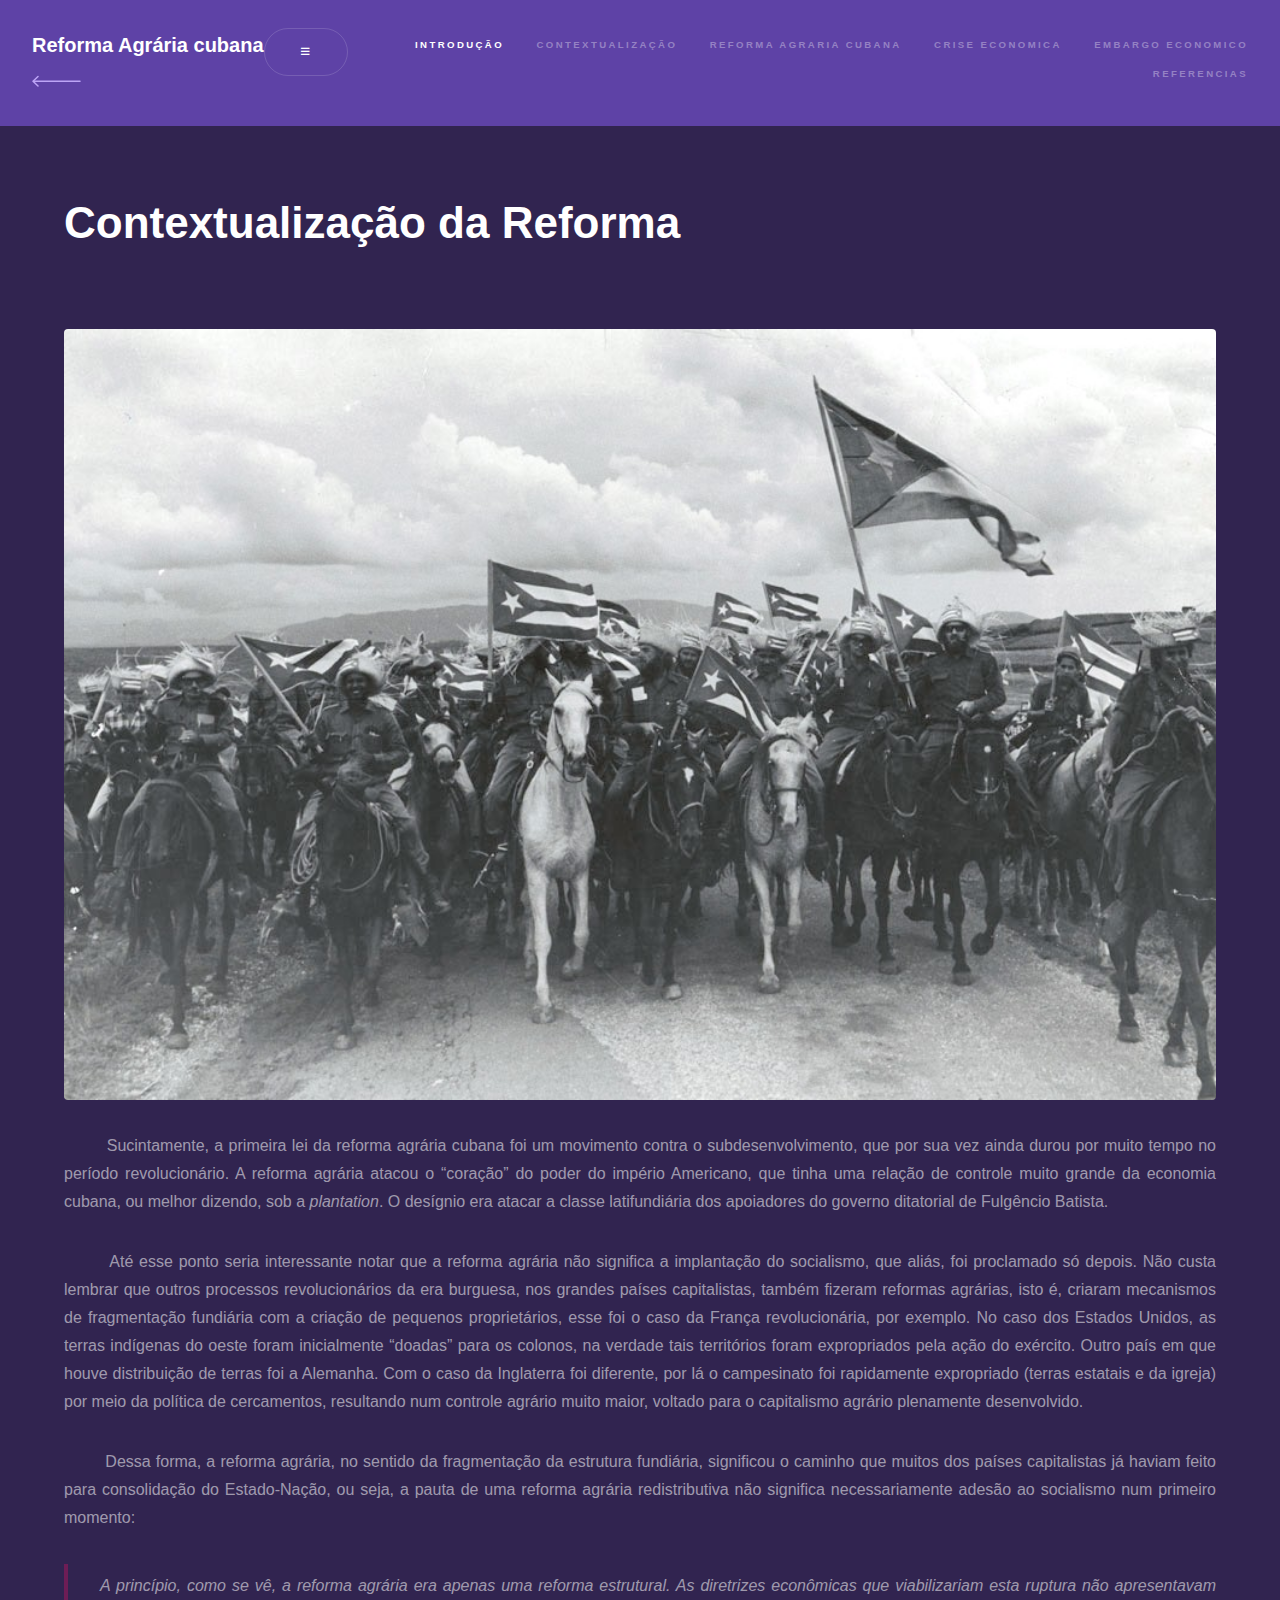
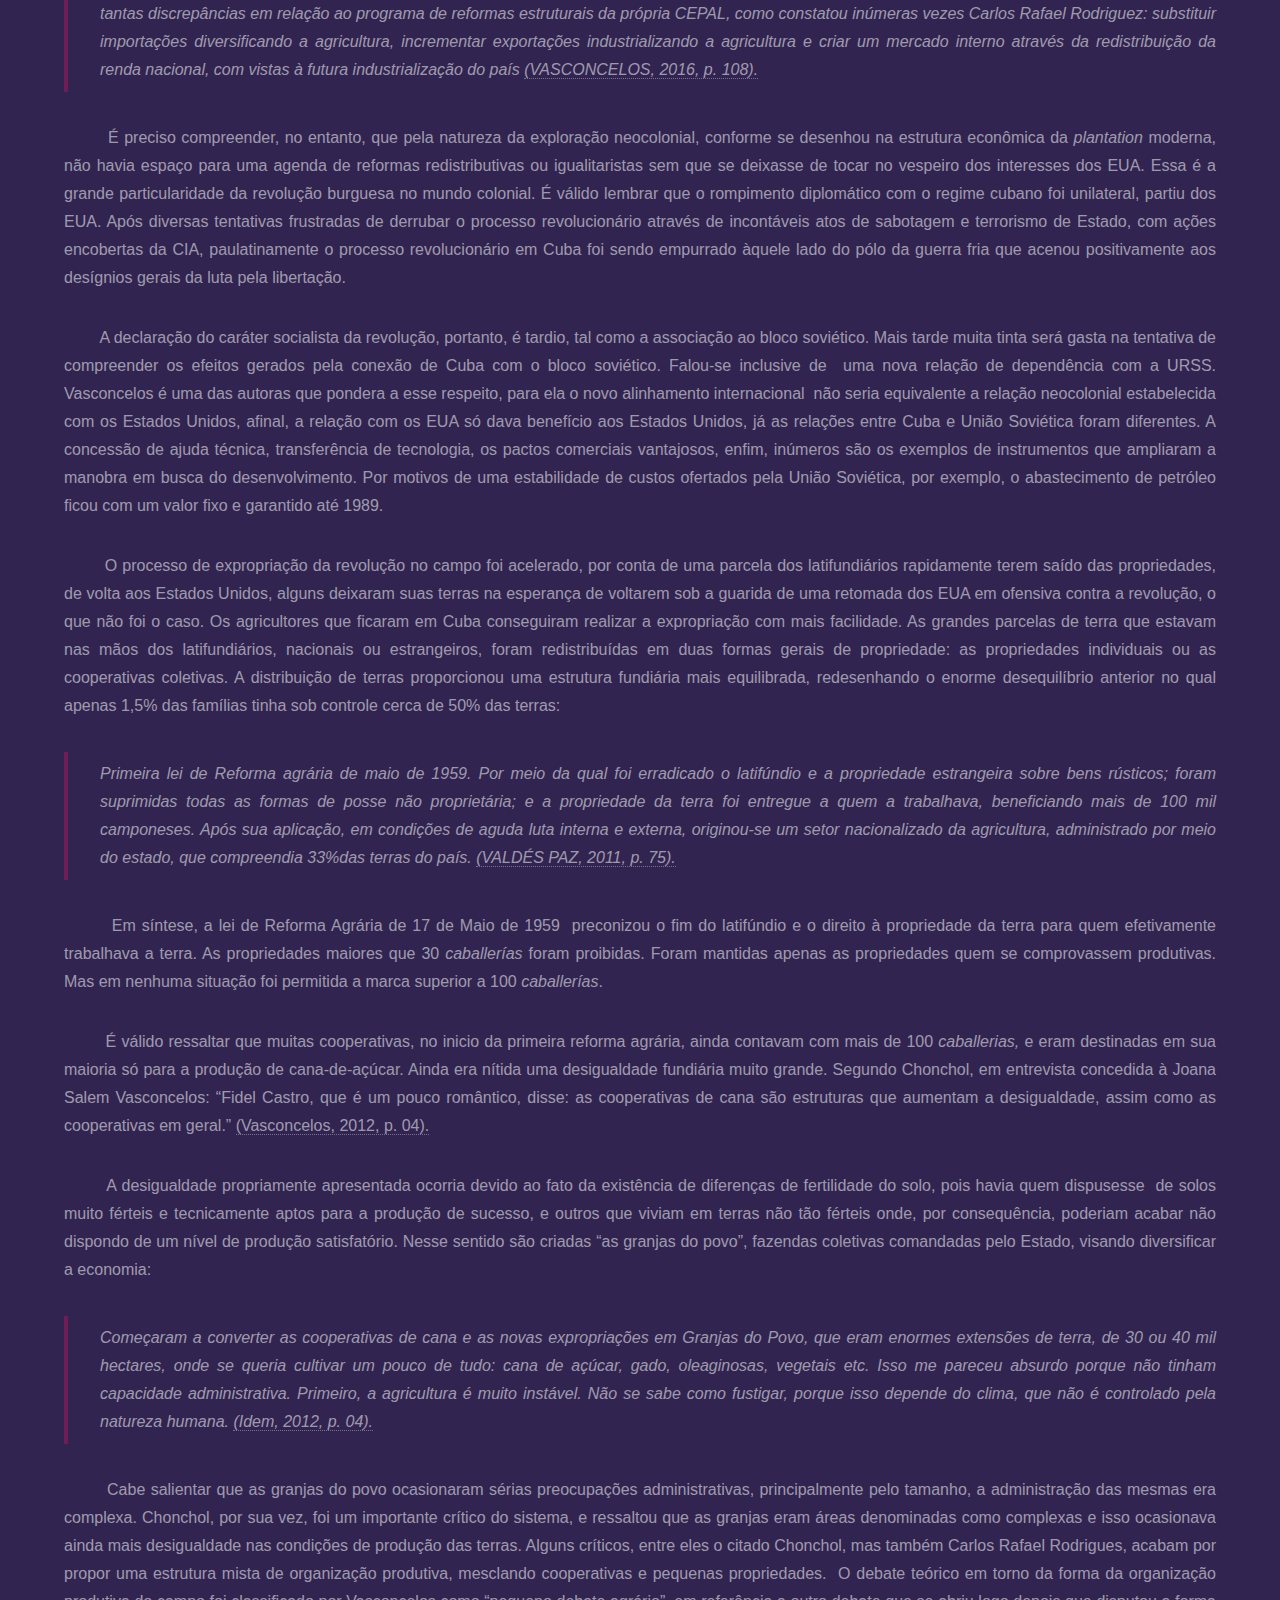
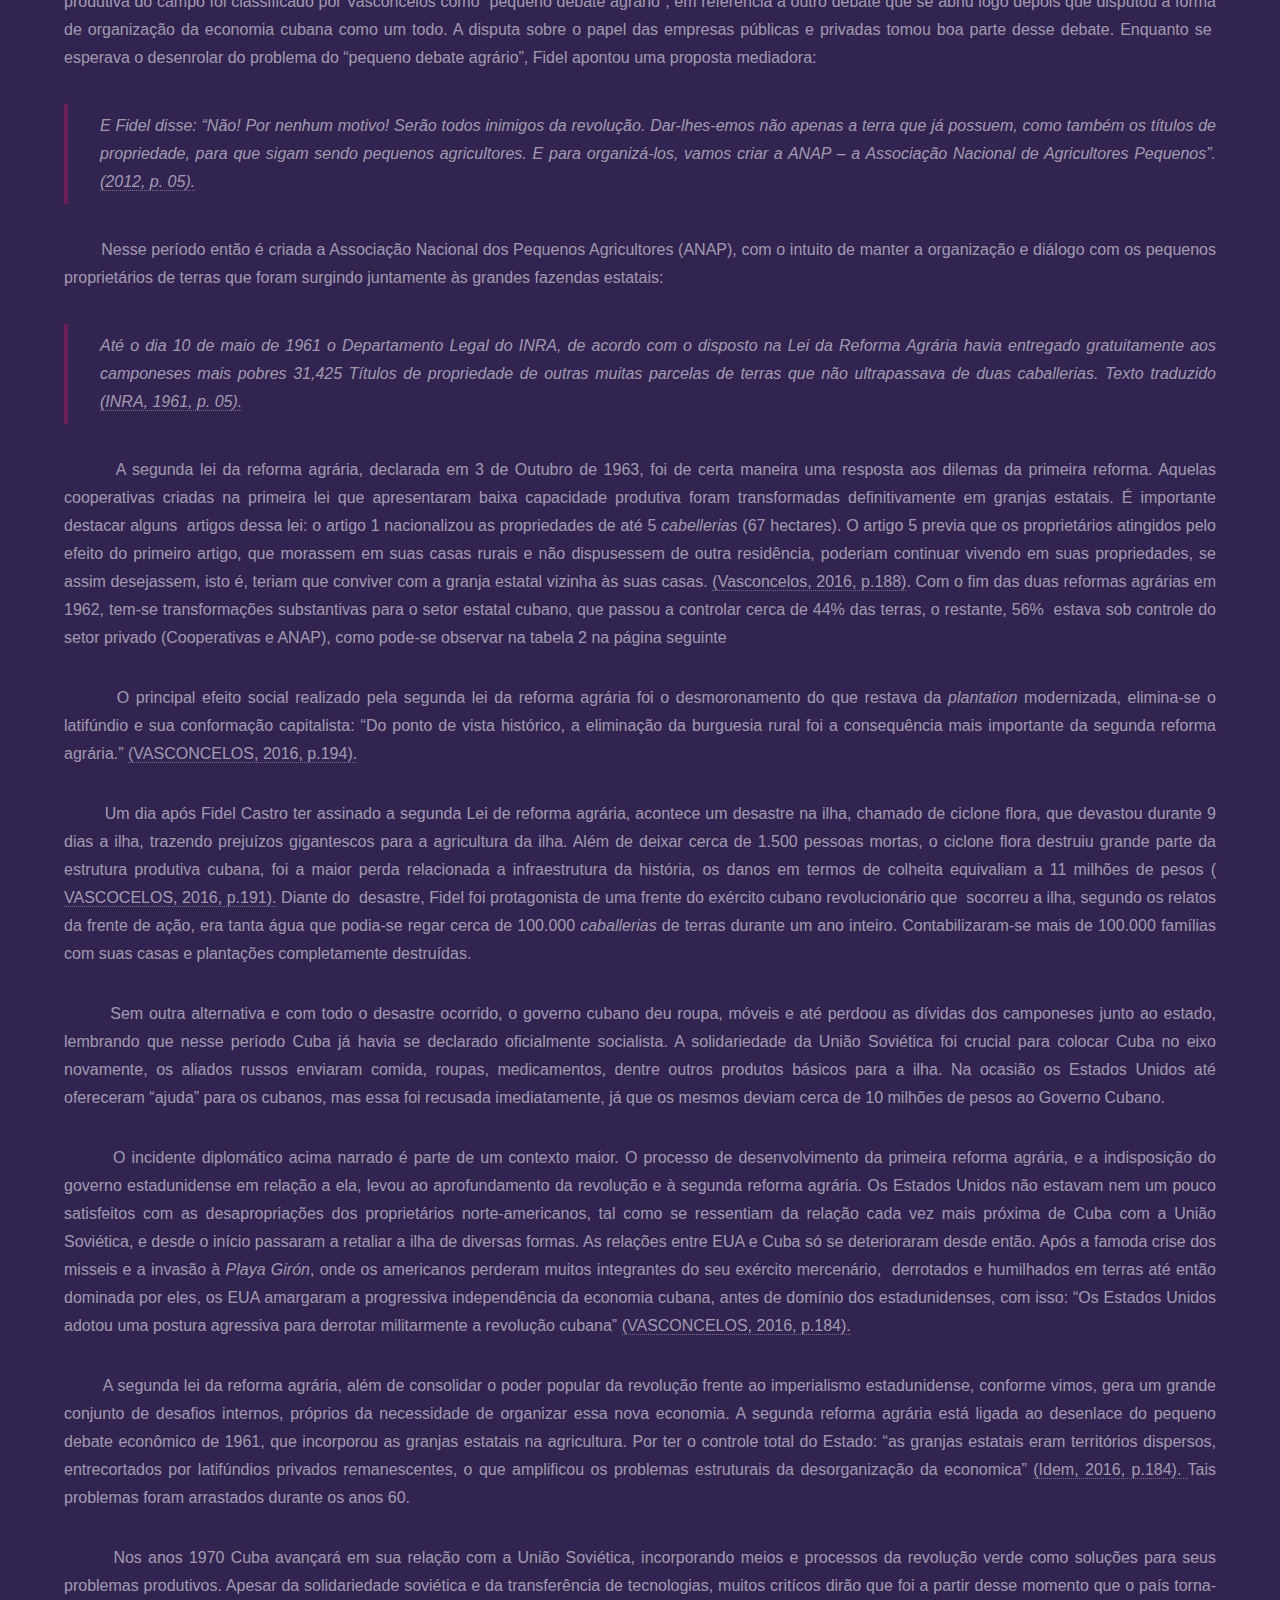
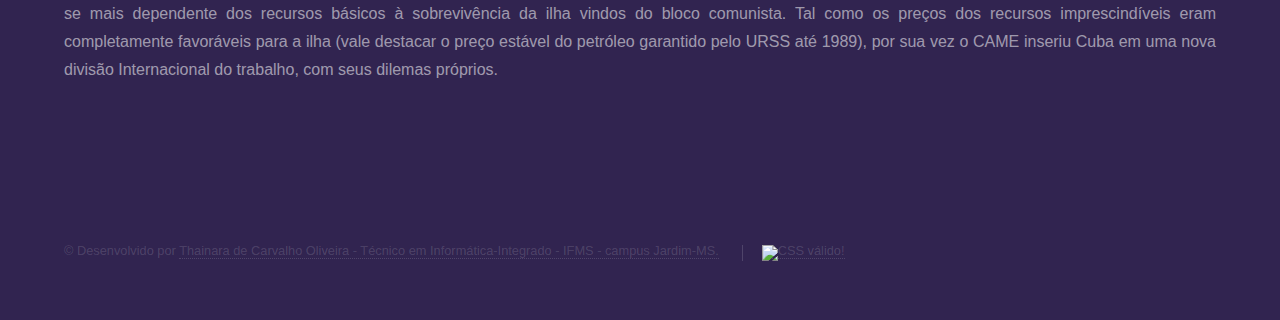
==== commit 6fde1bfd: "Acrescentado uma opção recolher menu" ====
--- a/pages/Contextualizacao-da-reforma.html
+++ b/pages/Contextualizacao-da-reforma.html
@@ -20,26 +20,26 @@
 	<body class="is-preload">
 
 		<!-- Header -->
-			<header id="header" class="sticky-top">
-				<a href="../index.html" class="title">
-					Reforma Agrária cubana
-					
-				<br>	<img src="../assets/css/images/arrow-left.svg" alt="botão voltar">
-				</a>
-				<nav>
-
-					<ul>
+		<header id="header" class="sticky-top navbar navbar-expand-lg">
+			<a href="../index.html" class="title navbar-brand">
+				Reforma Agrária cubana
 				
-						<li><a href="Introducao.html" > Introdução </a></li>
-						<li><a href="Contextualizacao-da-reforma.html" class="active"> Contextualização </a></li>
-						<li><a href="Reforma-agraria-cubana.html"> Reforma Agrária Cubana </a></li>
-						<li><a href="Crise-Economica.html"> Crise Econômica </a></li>
-						<li><a href="Embargo-dos-Eua.html"> Embargo Econômico </a></li>
-						<li><a href="Referencias.html" > Referências </a></li>
-					</ul>
-				</nav>
-			</header>
-
+			<br>	<img src="../assets/css/images/arrow-left.svg" alt="botão voltar">
+			</a>
+			<button class="navbar-toggler" type="button" data-bs-toggle="collapse" data-bs-target="#navbarNav" aria-controls="navbarNav" aria-expanded="false" aria-label="Toggle navigation">
+				<i class="fas fa-bars"></i>
+			</button>
+			<nav class="collapse navbar-collapse" id="navbarNav"> 
+				<ul>				
+					<li><a href="Introducao.html" class="active" >Introdução</a></li>
+					<li><a href="Contextualizacao-da-reforma.html"  >Contextualização </a></li>
+					<li><a href="Reforma-agraria-cubana.html"  > Reforma Agraria Cubana </a></li>
+					<li><a href="Crise-Economica.html"  >Crise Economica </a></li>
+					<li><a href="Embargo-dos-Eua.html"  >Embargo Economico </a></li>
+					<li><a href="Referencias.html"  >Referencias </a></li>
+				</ul>
+			</nav>
+		</header>
 		<!-- Wrapper -->
 			<div id="wrapper">
 
@@ -106,5 +106,9 @@
 			<script src="../assets/js/util.js"></script>
 			<script src="../assets/js/main.js"></script>
 
+			<!-- Option 1: Bootstrap Bundle with Popper -->
+			<script src="https://cdn.jsdelivr.net/npm/@popperjs/core@2.9.2/dist/umd/popper.min.js" integrity="sha384-IQsoLXl5PILFhosVNubq5LC7Qb9DXgDA9i+tQ8Zj3iwWAwPtgFTxbJ8NT4GN1R8p" crossorigin="anonymous"></script>
+			<script src="https://cdn.jsdelivr.net/npm/bootstrap@5.0.2/dist/js/bootstrap.min.js" integrity="sha384-cVKIPhGWiC2Al4u+LWgxfKTRIcfu0JTxR+EQDz/bgldoEyl4H0zUF0QKbrJ0EcQF" crossorigin="anonymous"></script>
+
 	</body>
 </html>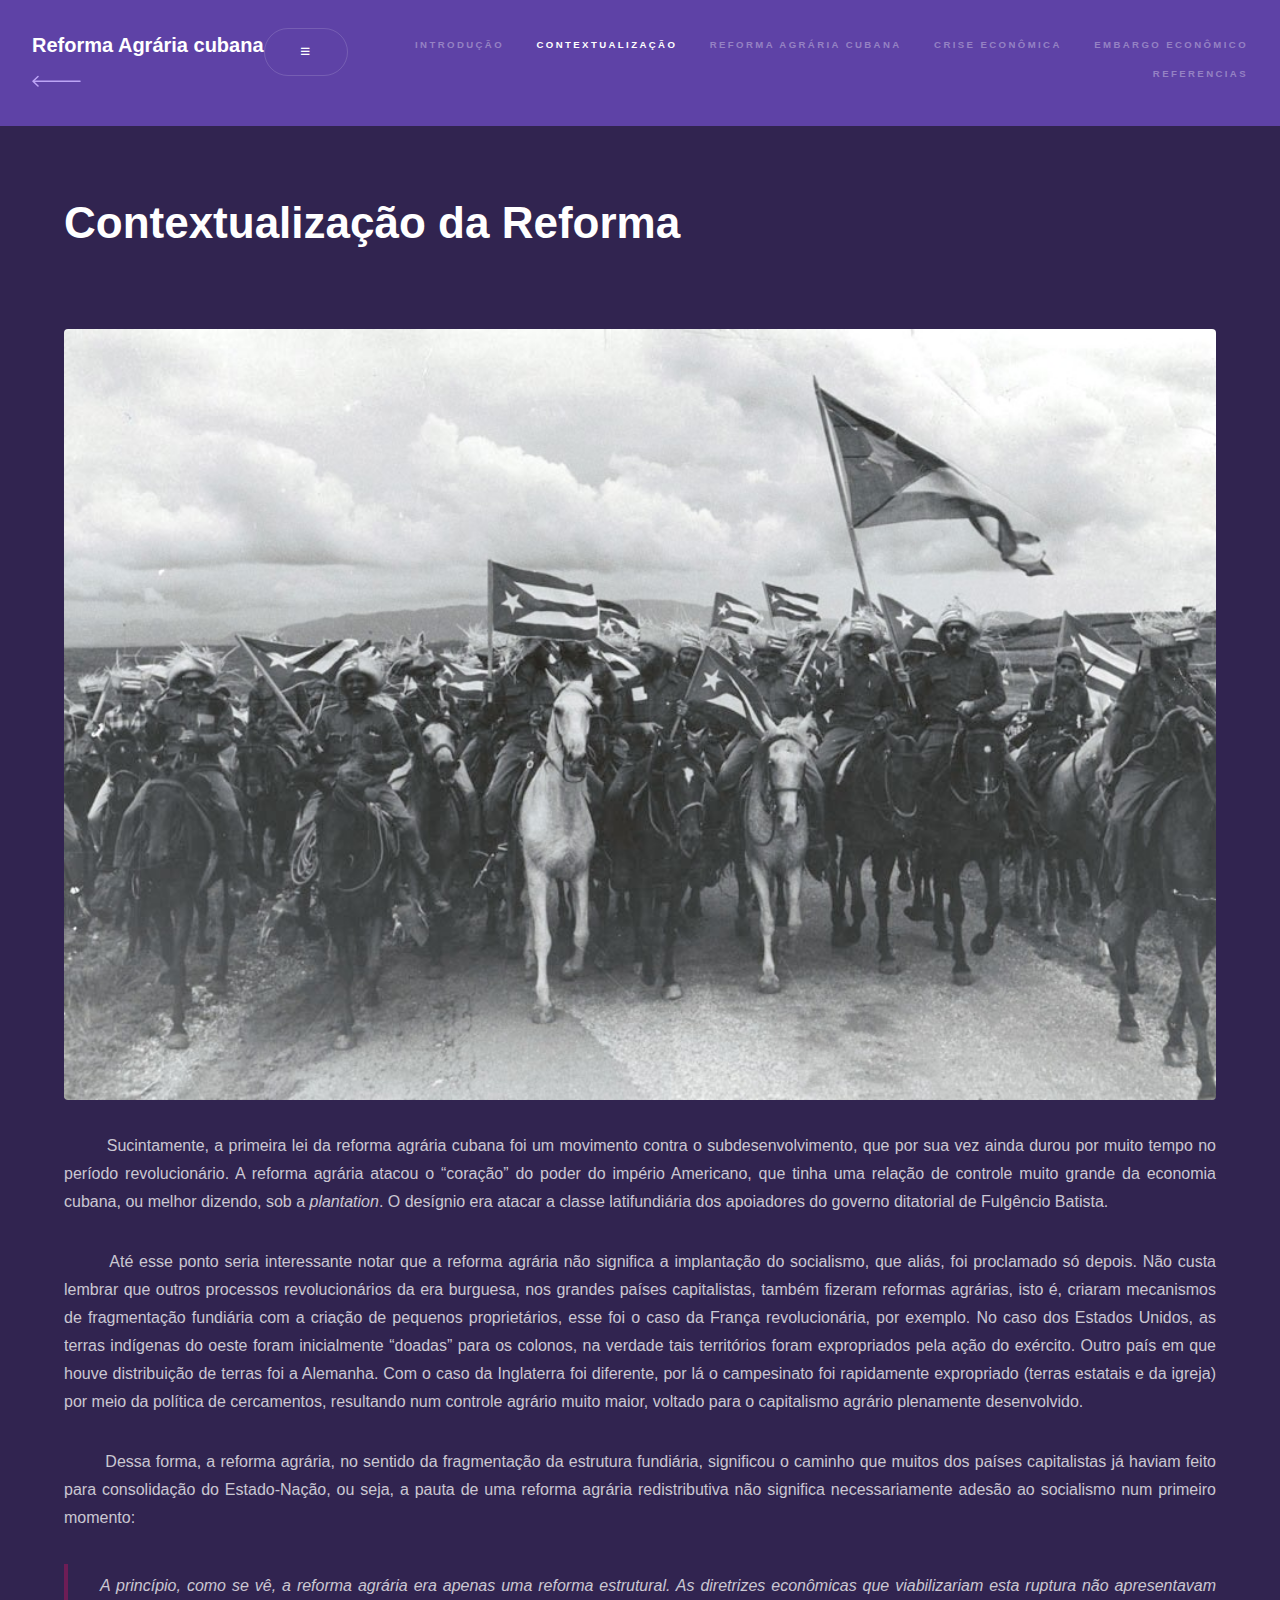
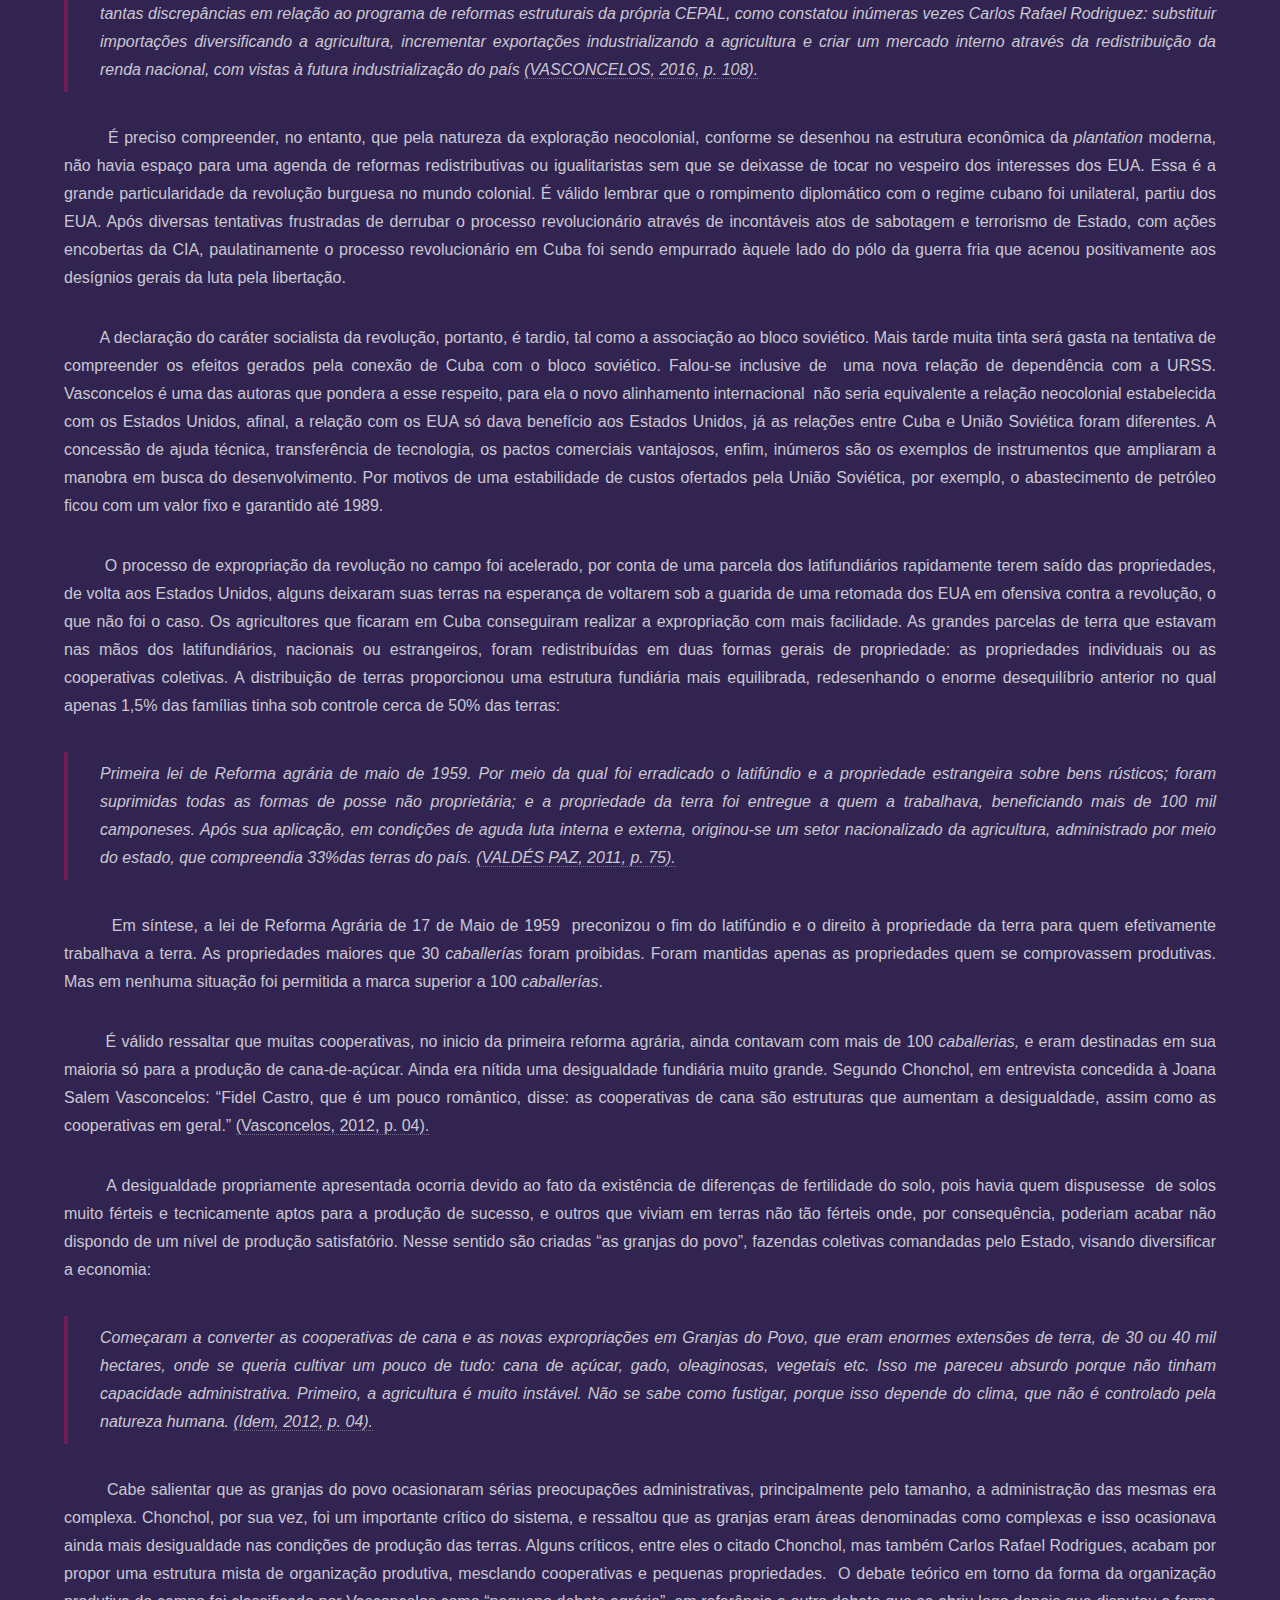
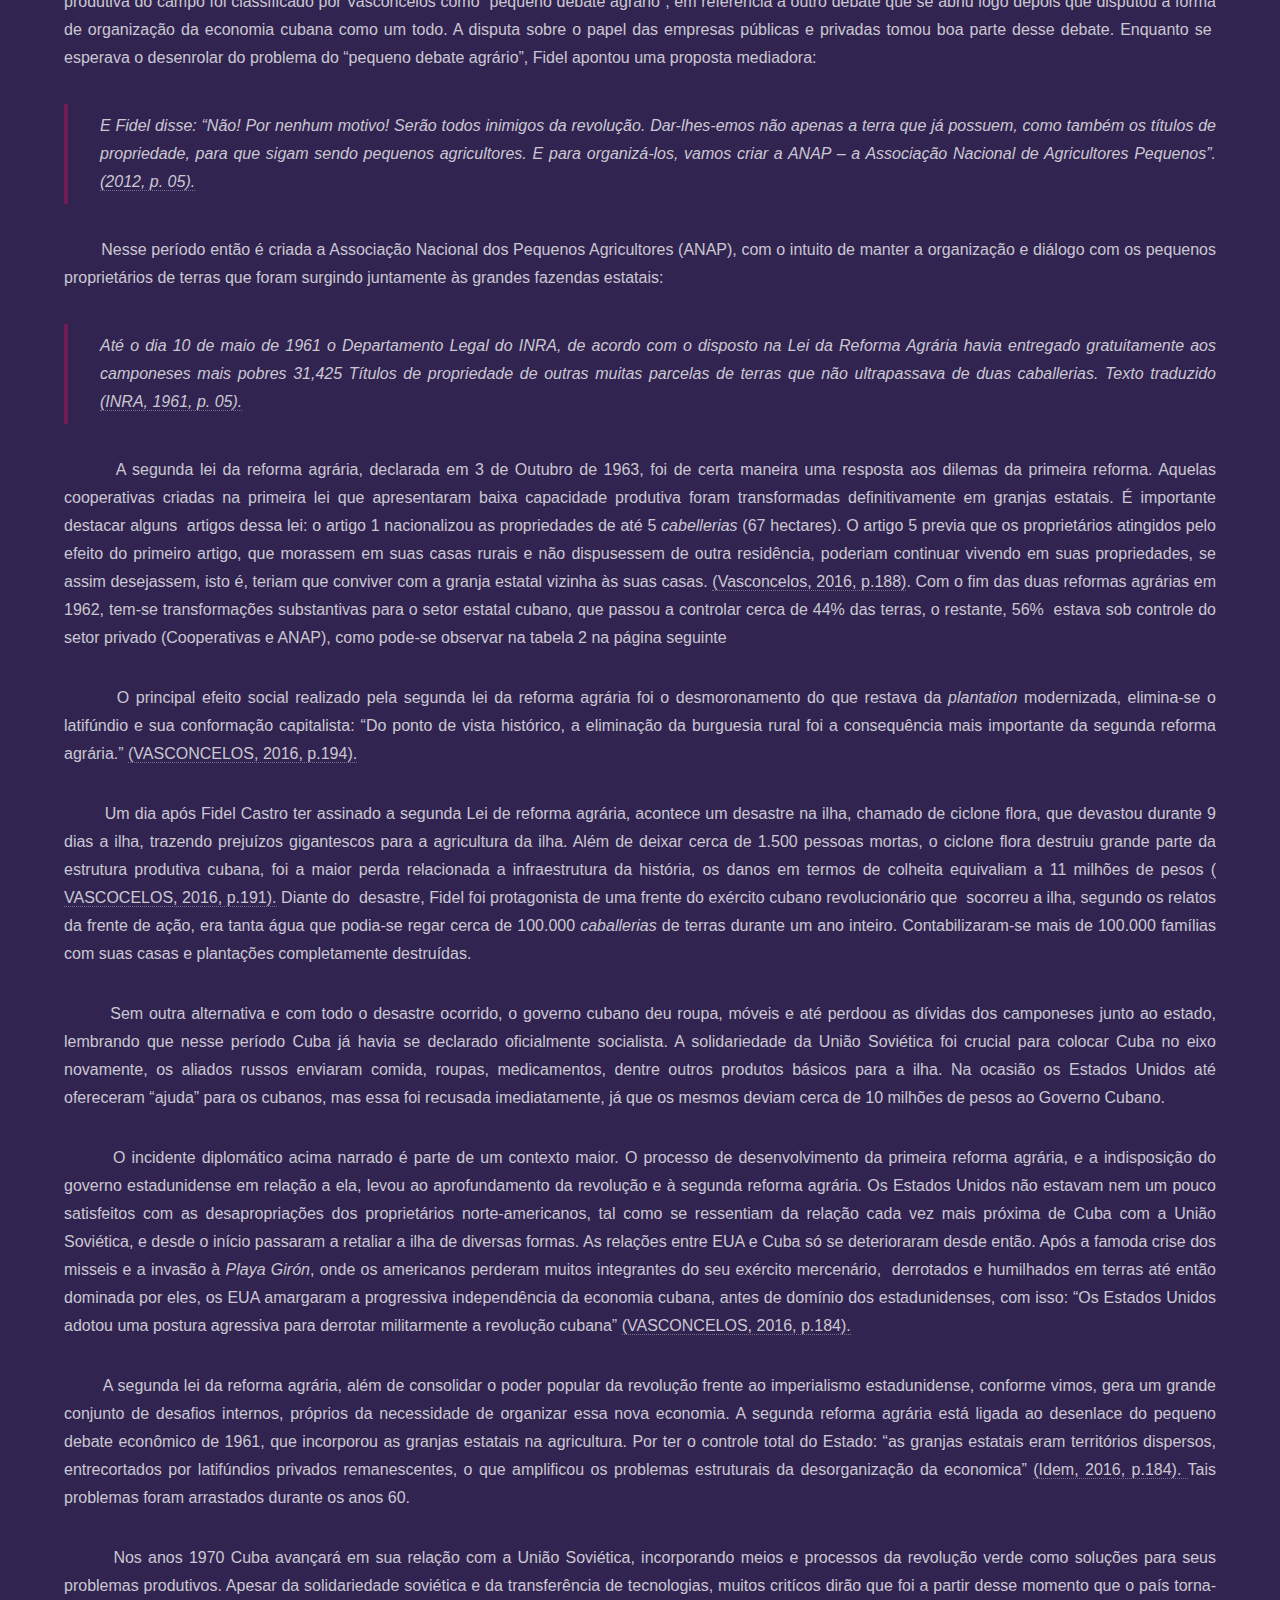
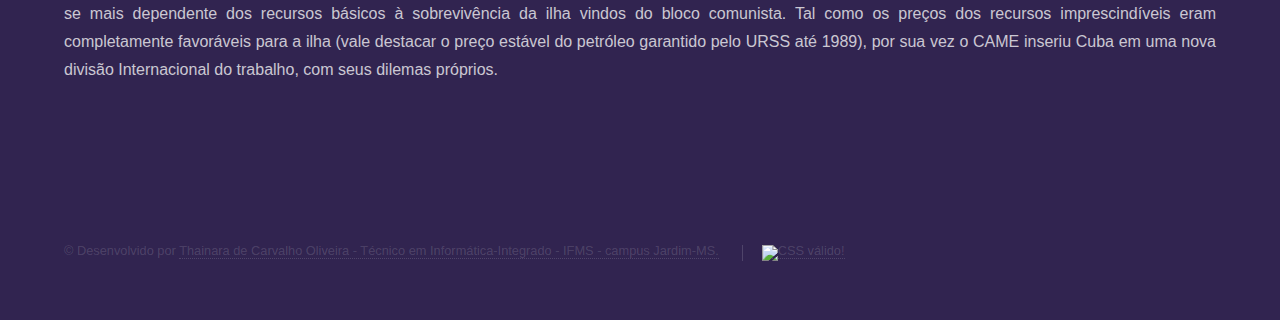
==== commit a53a04d8: "Correções HTML" ====
--- a/pages/Contextualizacao-da-reforma.html
+++ b/pages/Contextualizacao-da-reforma.html
@@ -31,11 +31,11 @@
 			</button>
 			<nav class="collapse navbar-collapse" id="navbarNav"> 
 				<ul>				
-					<li><a href="Introducao.html" class="active" >Introdução</a></li>
-					<li><a href="Contextualizacao-da-reforma.html"  >Contextualização </a></li>
-					<li><a href="Reforma-agraria-cubana.html"  > Reforma Agraria Cubana </a></li>
-					<li><a href="Crise-Economica.html"  >Crise Economica </a></li>
-					<li><a href="Embargo-dos-Eua.html"  >Embargo Economico </a></li>
+					<li><a href="Introducao.html" >Introdução</a></li>
+					<li><a href="Contextualizacao-da-reforma.html" class="active">Contextualização </a></li>
+					<li><a href="Reforma-agraria-cubana.html"  > Reforma Agrária Cubana </a></li>
+					<li><a href="Crise-Economica.html"  >Crise Econômica </a></li>
+					<li><a href="Embargo-dos-Eua.html"  >Embargo Econômico </a></li>
 					<li><a href="Referencias.html"  >Referencias </a></li>
 				</ul>
 			</nav>
--- a/assets/css/main.css
+++ b/assets/css/main.css
@@ -126,7 +126,7 @@
 /* Type */
 
 	body, input, select, textarea {
-		color: rgba(255, 255, 255, 0.55);
+		color: rgba(255, 255, 255, 0.75);
 		font-family: Arial, Helvetica, sans-serif;
 		font-size: 16.5pt;
 		font-weight: normal;
--- a/assets/css/custom.css
+++ b/assets/css/custom.css
@@ -5,7 +5,7 @@
 .spotlights > section:nth-child(even){
     flex-direction: row-reverse !important;
 }
-iframe{
+iframe, embed{
     width: 100%;
 }
 
